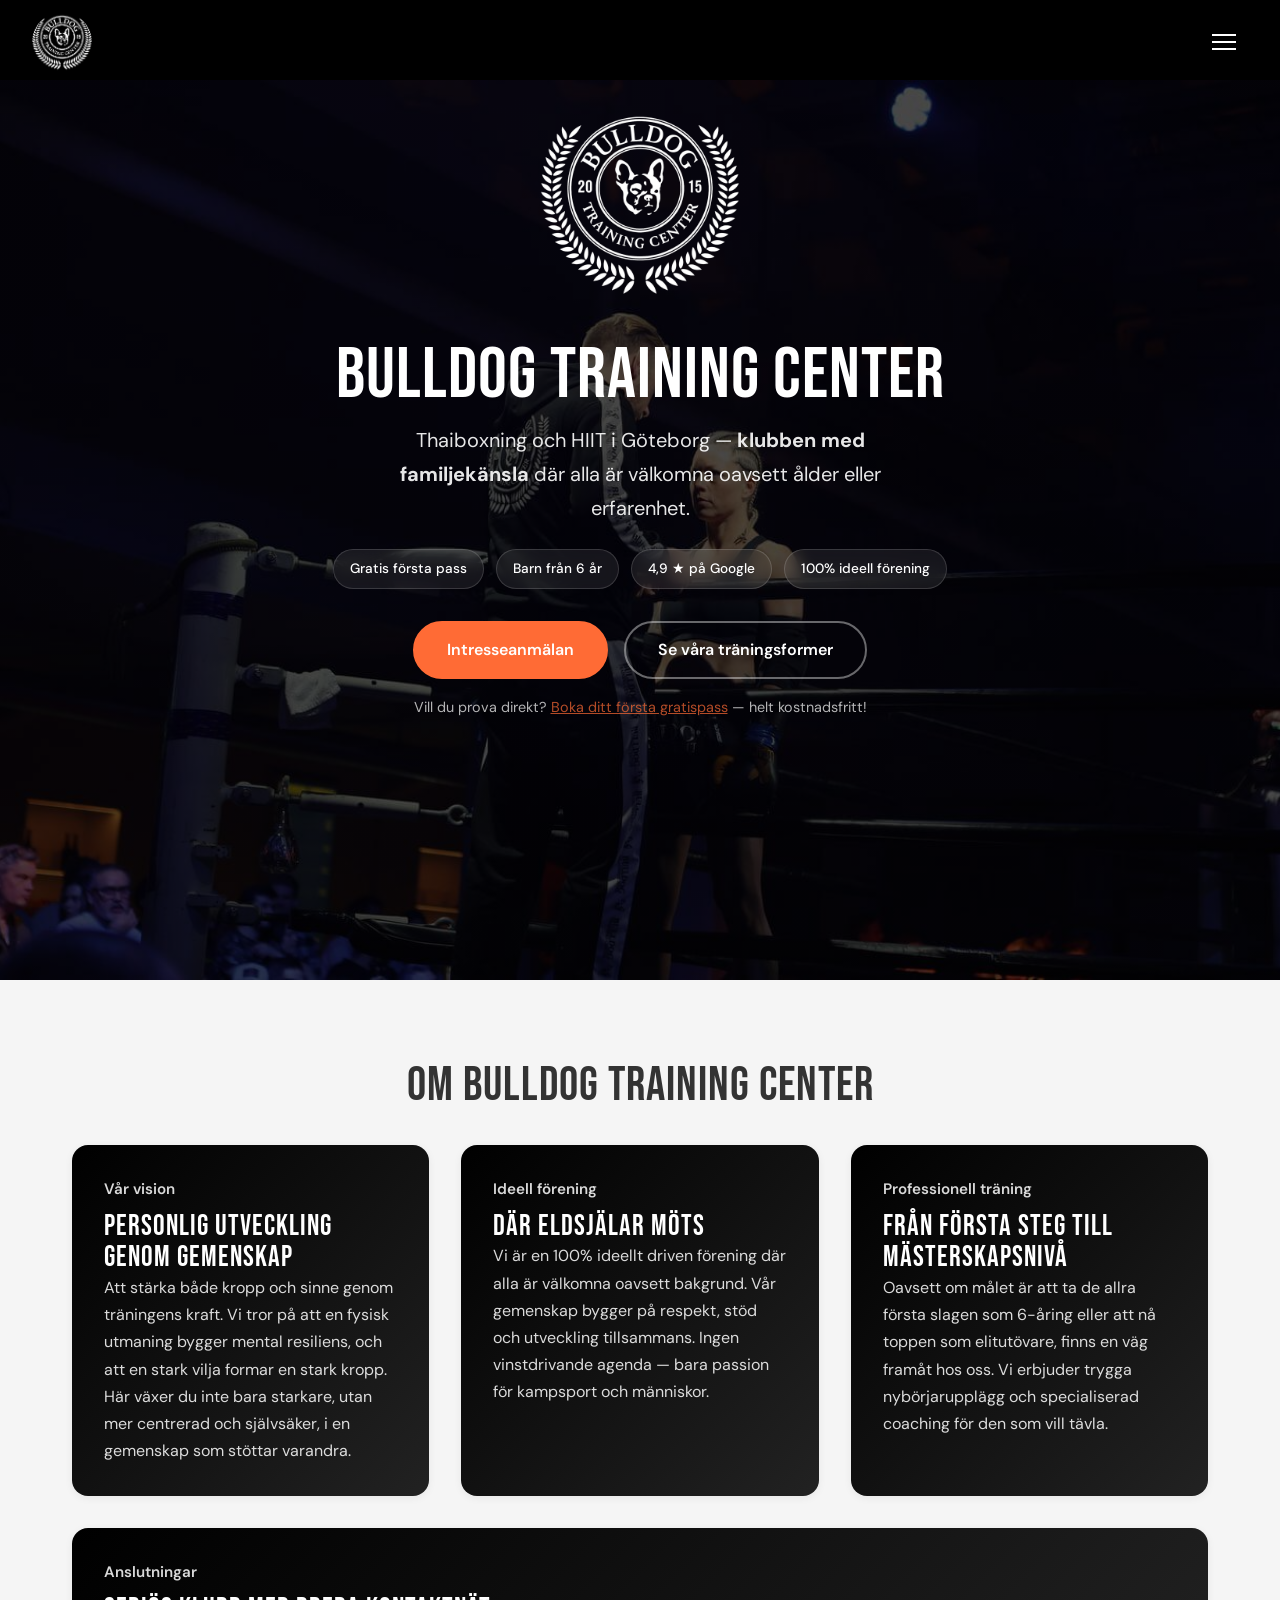
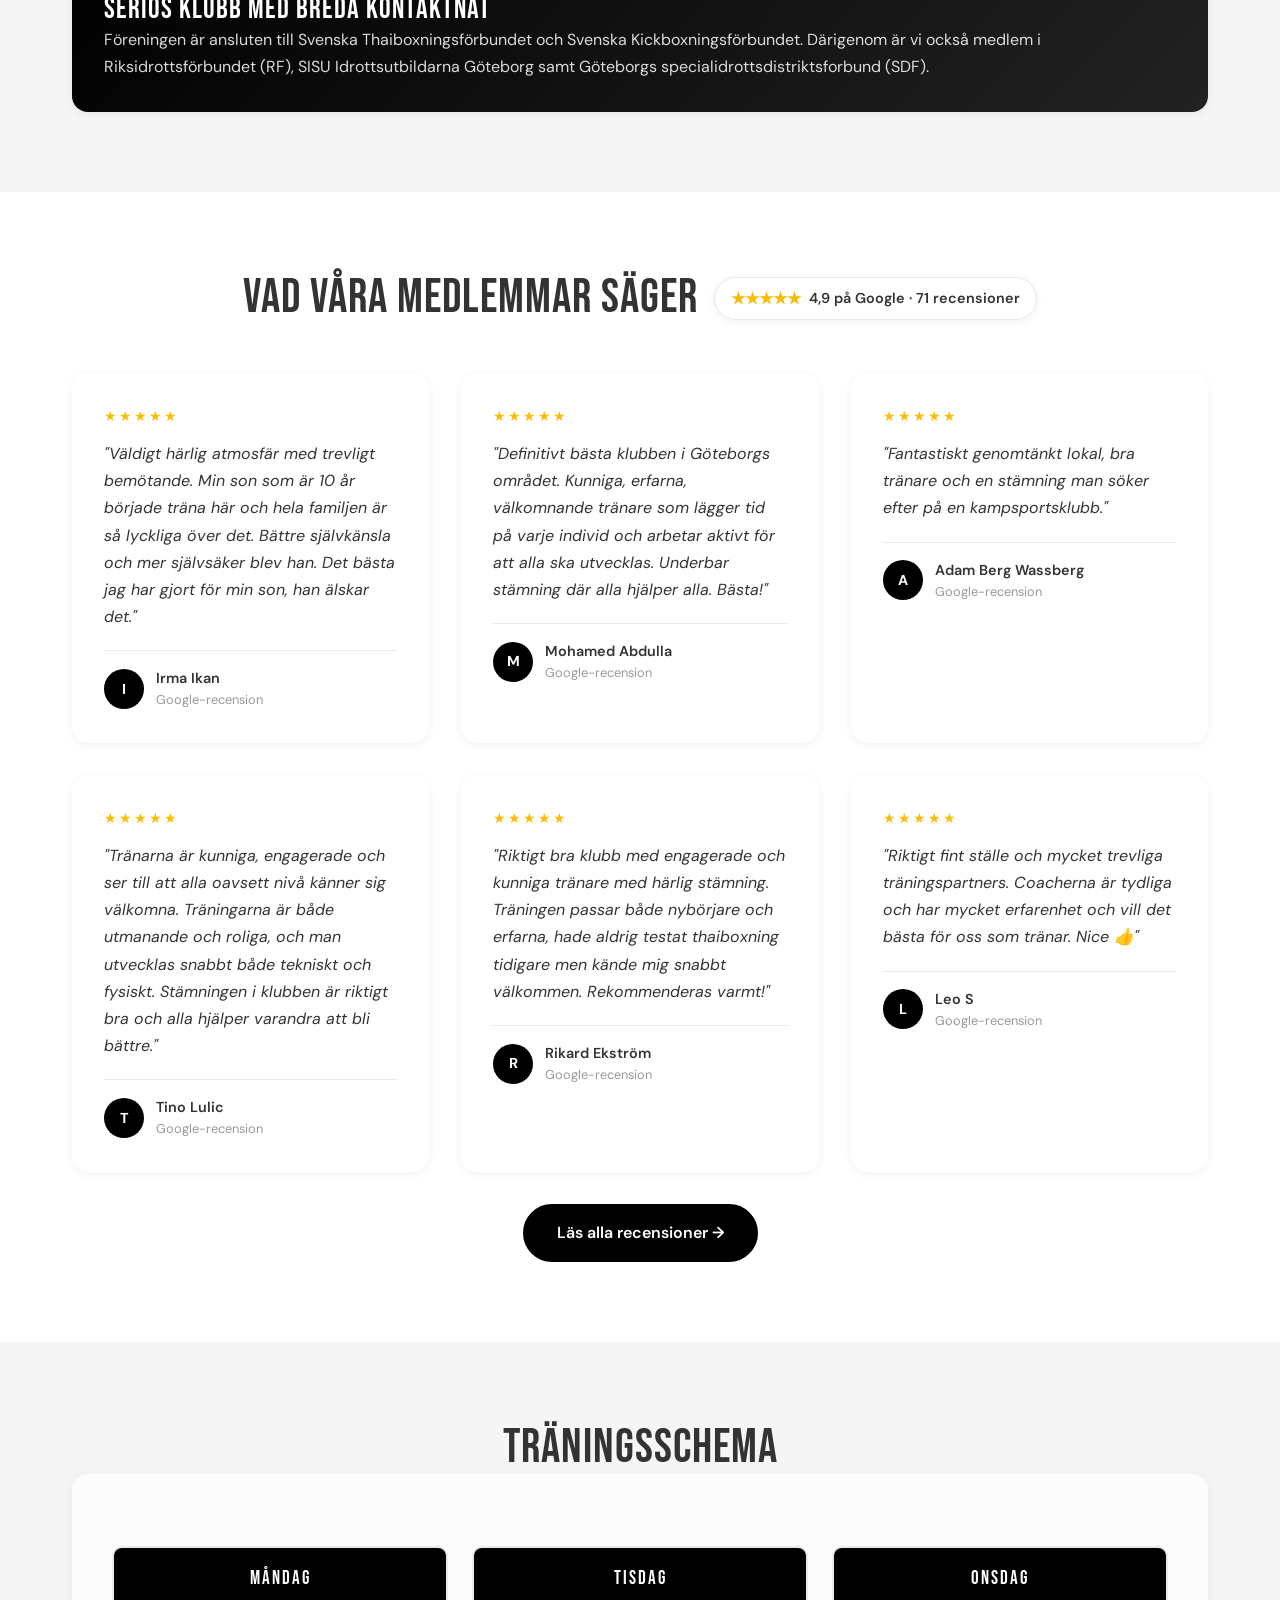
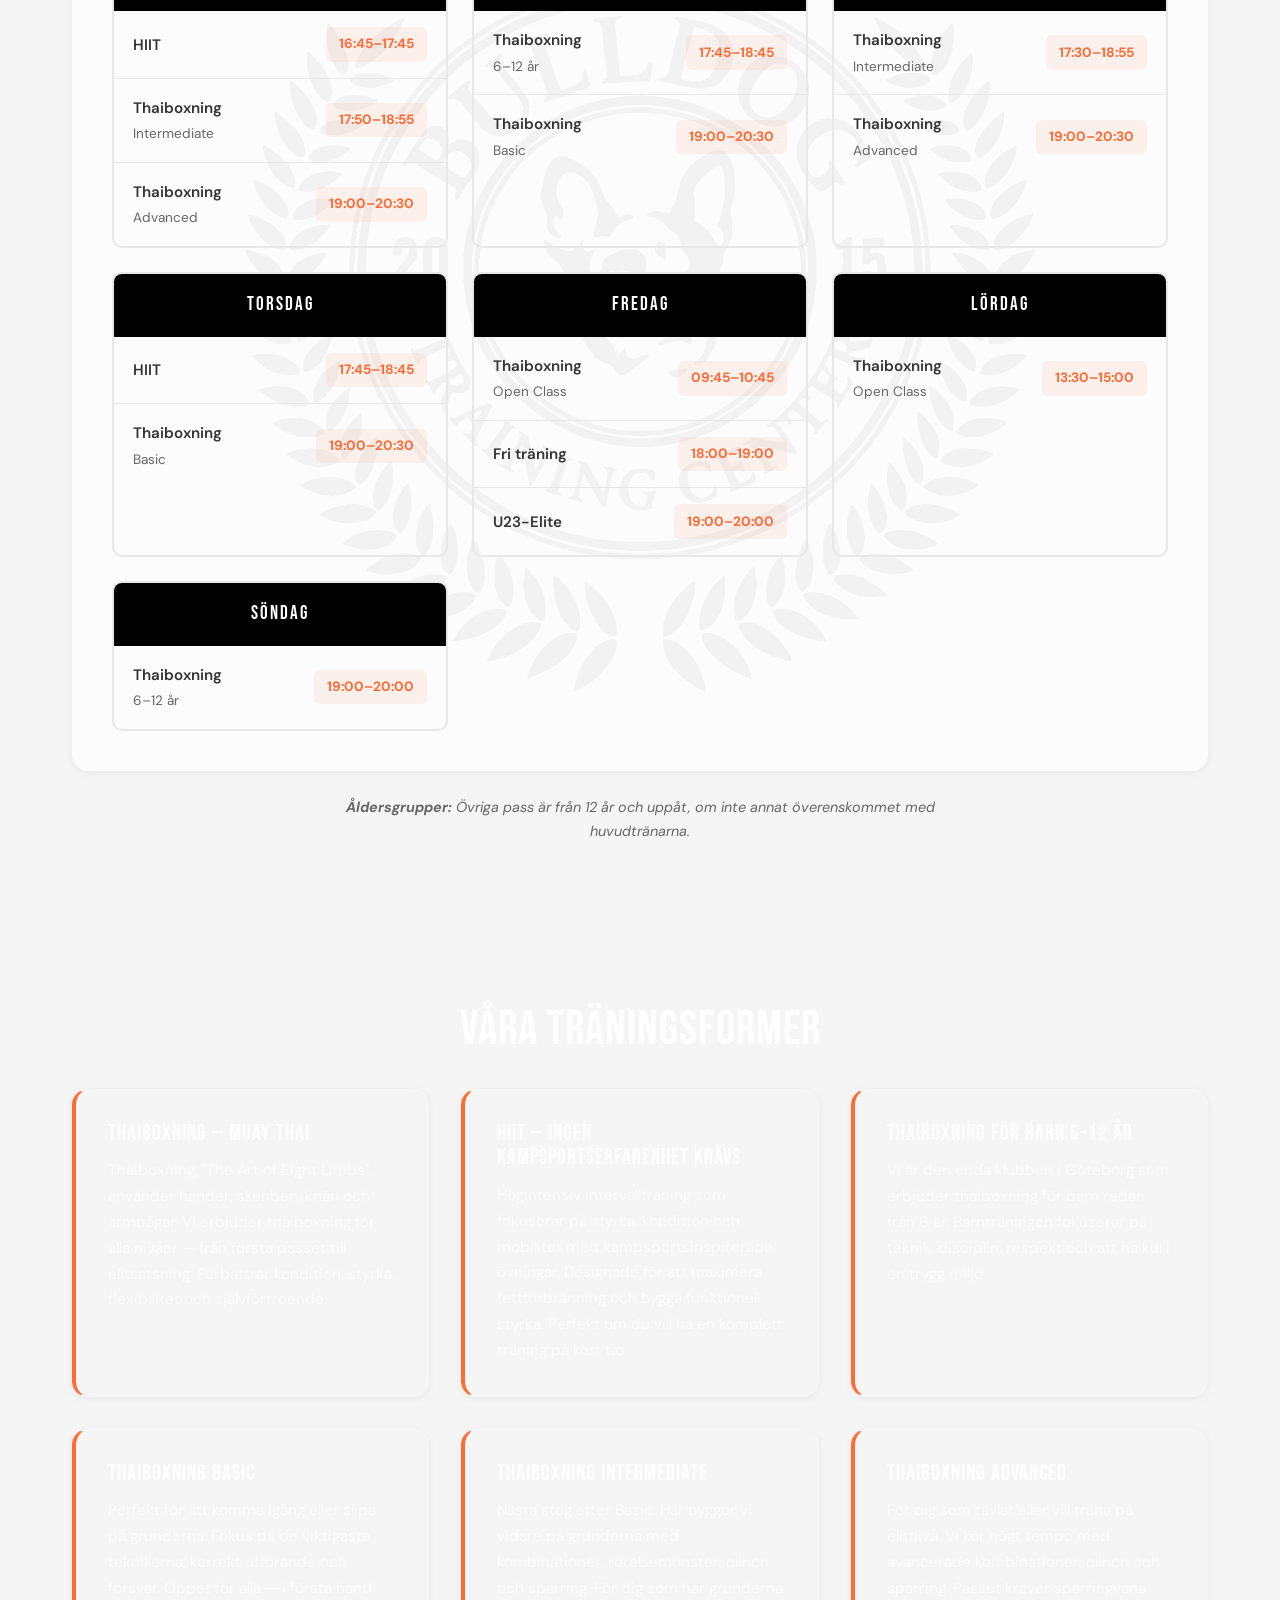
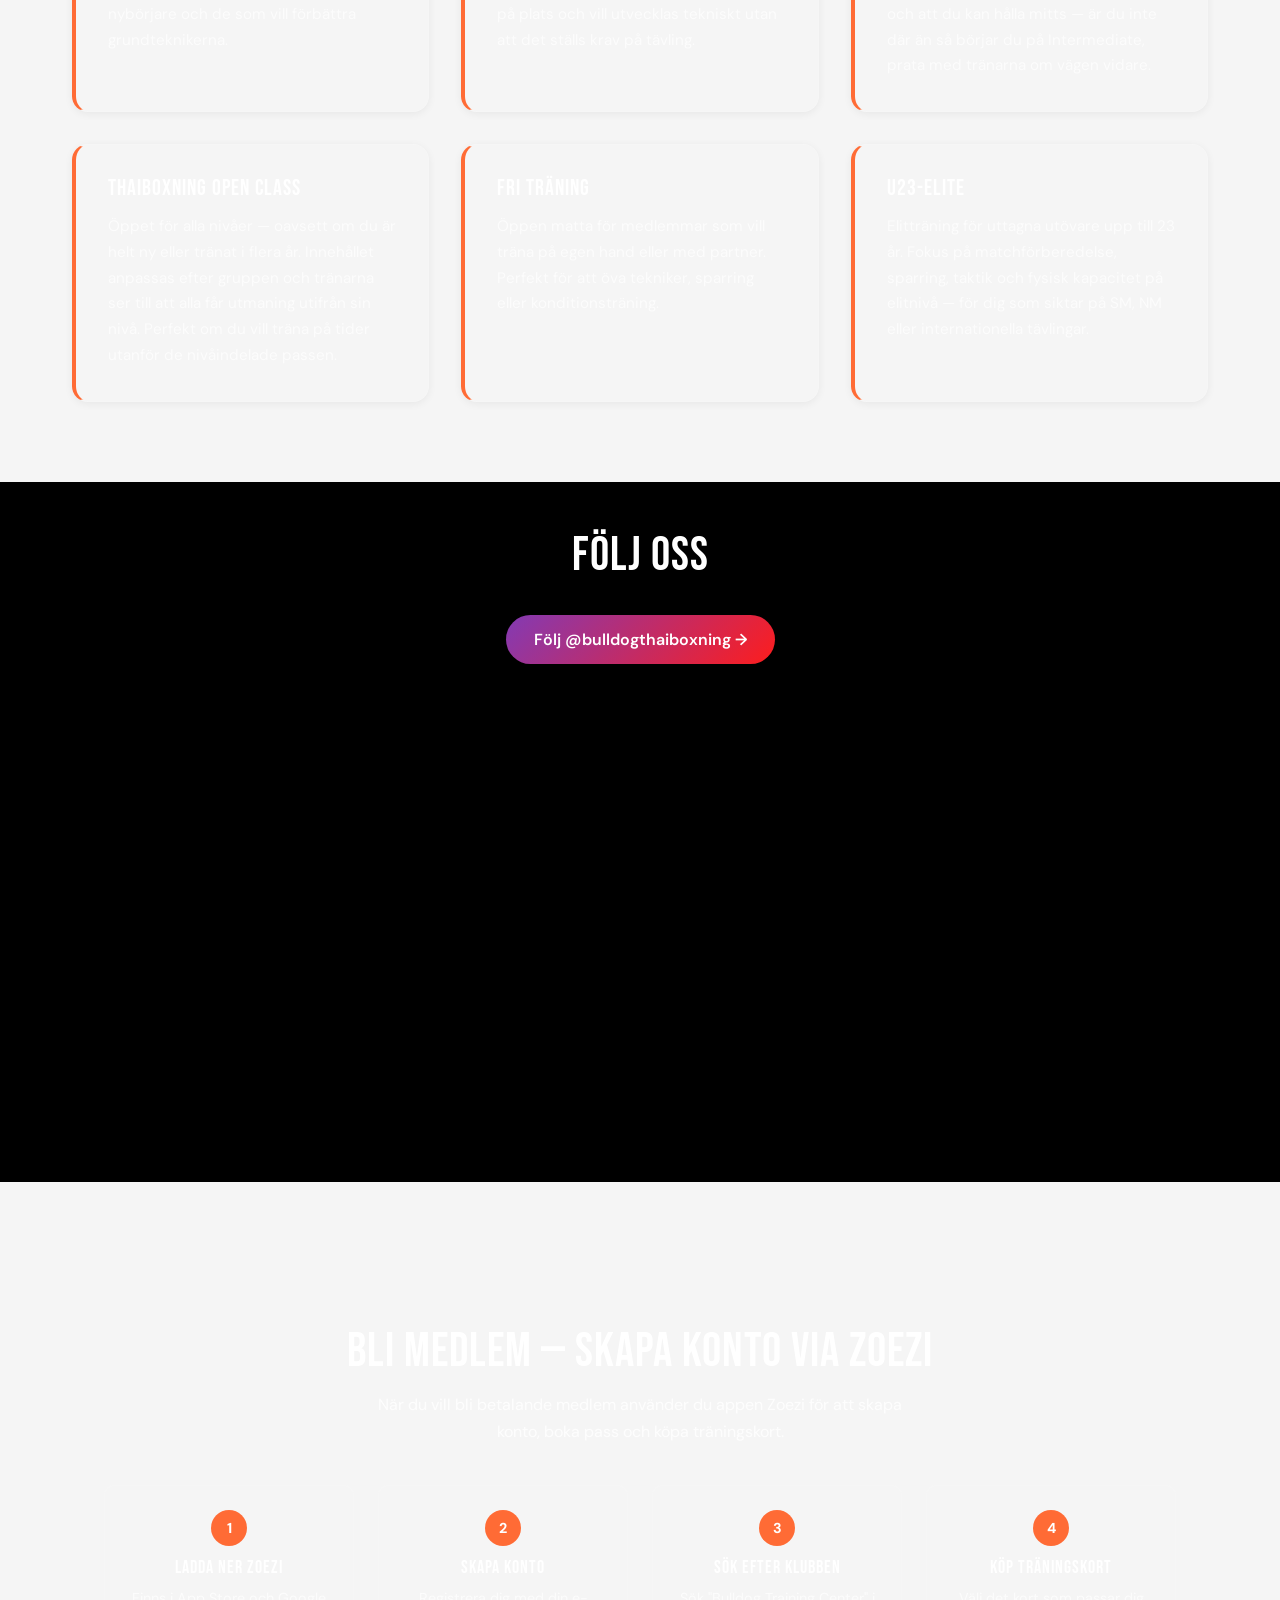
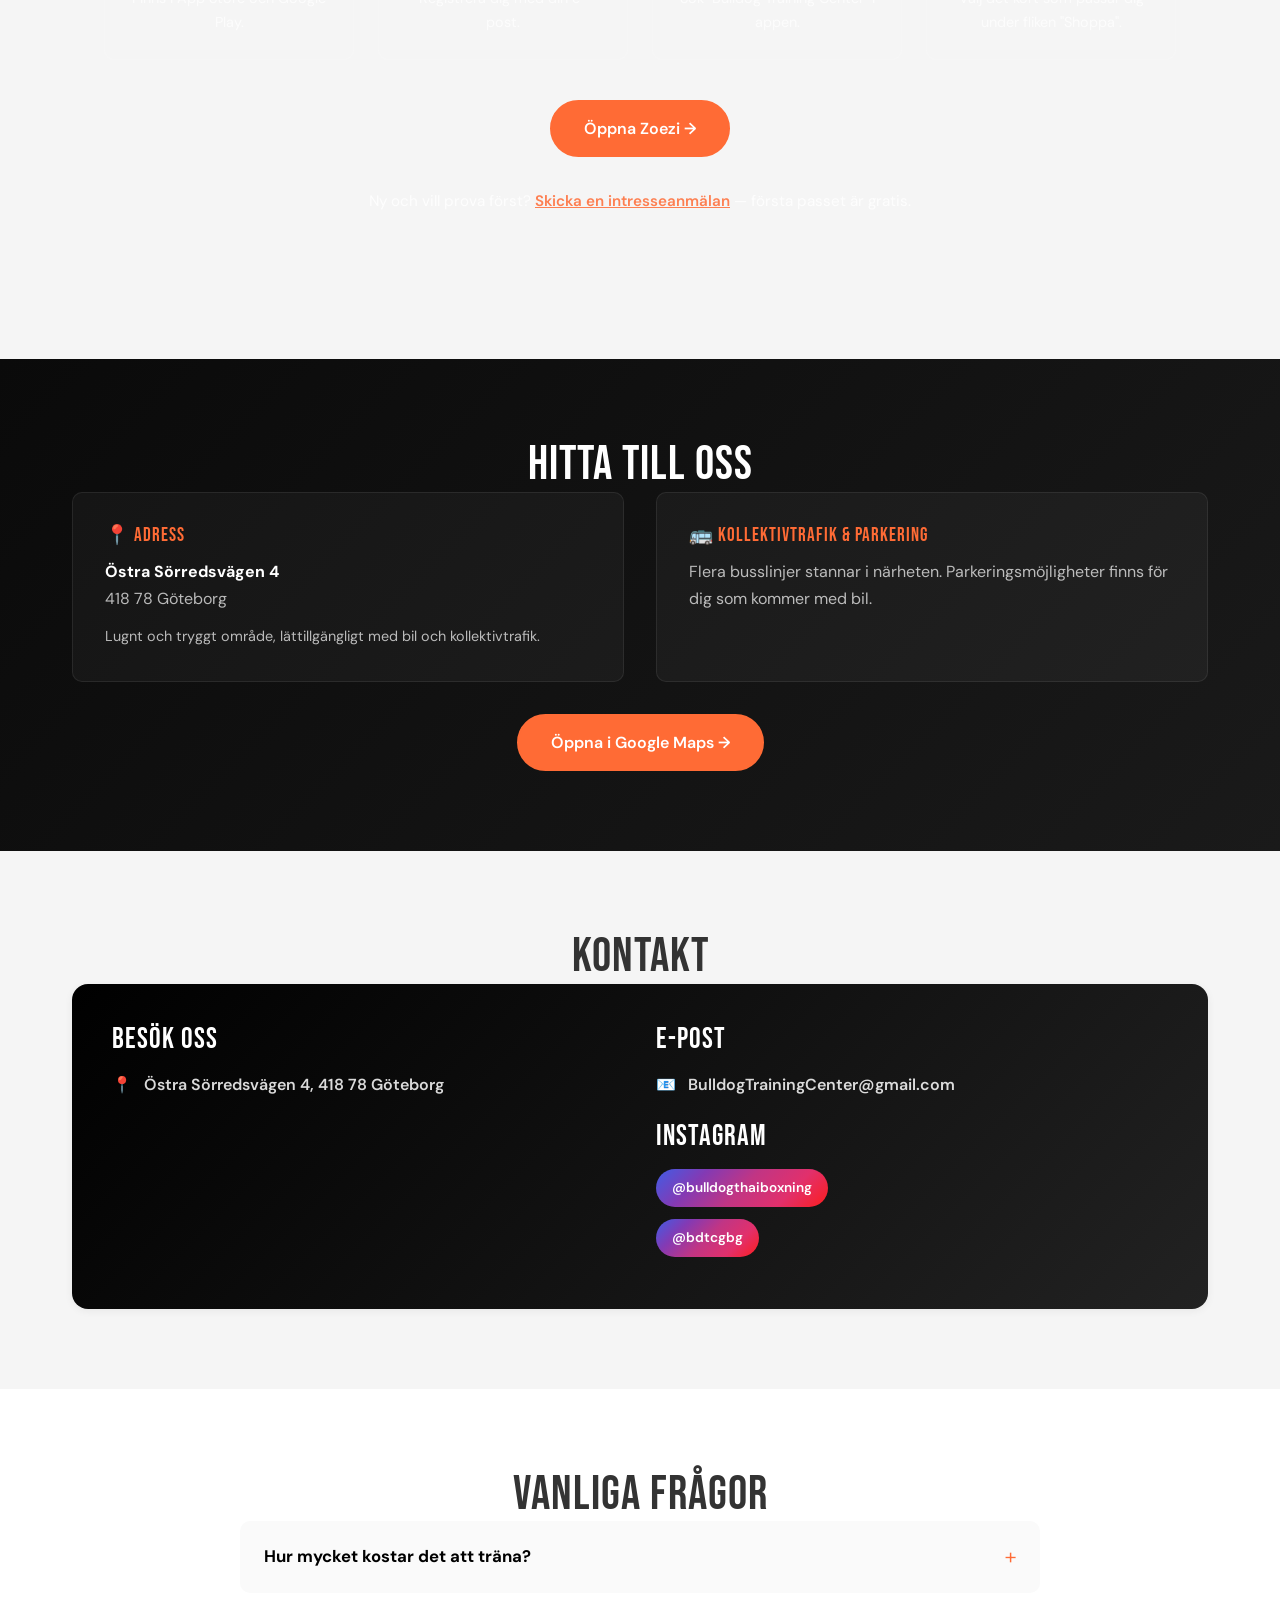
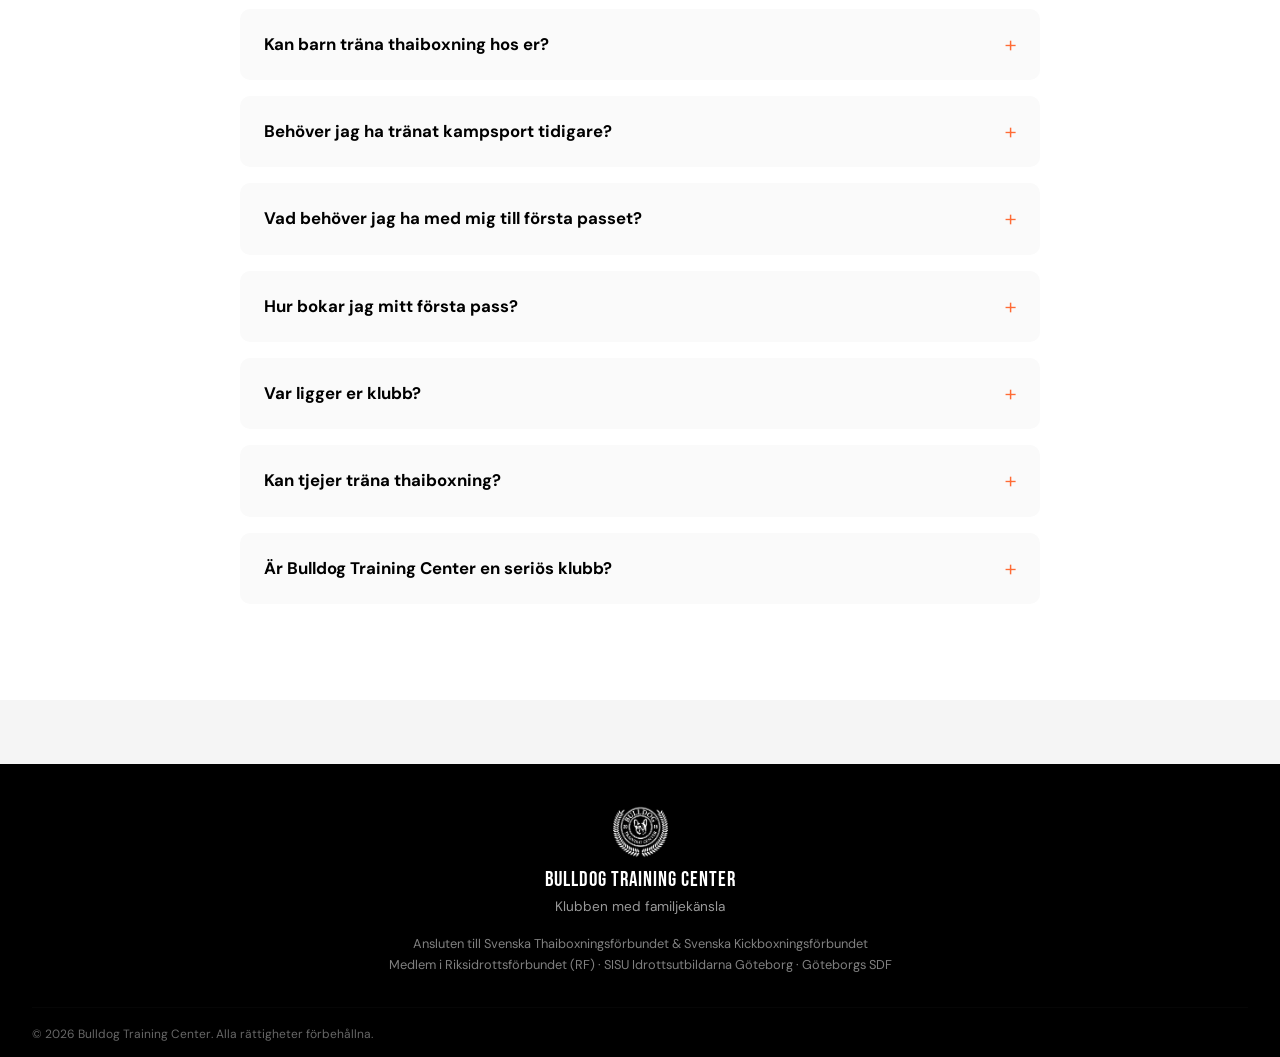
==== index.html @ b56ae6a5 "Add Google rating to USP row in index.html" ====
<!DOCTYPE html>
<html lang="sv">
<head>
    <meta charset="UTF-8">
    <meta name="viewport" content="width=device-width, initial-scale=1.0">
    <title>Bulldog Training Center | Thaiboxning i Göteborg</title>
    <meta name="description" content="Göteborgs mest inkluderande thaiboxningsklubb. Gratis första pass! Thaiboxning och HIIT för alla åldrar — barn från 6 år. Familjekänsla och proffsig träning.">
    <meta name="keywords" content="thaiboxning göteborg, kampsport göteborg, muay thai, HIIT, barn thaiboxning, tjejer thaiboxning, bulldog training center, bdtc">
    <meta name="robots" content="index, follow">
    <meta name="author" content="Bulldog Training Center">
    <meta name="geo.region" content="SE-O">
    <meta name="geo.placename" content="Göteborg">
    <meta name="geo.position" content="57.6568;11.9338">
    <meta name="theme-color" content="#ff6b35">

    <!-- Favicon -->
    <link rel="icon" type="image/x-icon" href="favicon.ico">
    <link rel="icon" type="image/png" sizes="32x32" href="favicon-32x32.png">
    <link rel="apple-touch-icon" sizes="180x180" href="apple-touch-icon.png">
    <link rel="manifest" href="site.webmanifest">
    <link rel="icon" type="image/png" sizes="192x192" href="favicon-192x192.png">

    <!-- Open Graph -->
    <meta property="og:title" content="Bulldog Training Center — Thaiboxning i Göteborg">
    <meta property="og:description" content="Gratis första pass! Thaiboxning och HIIT för alla åldrar i Göteborg. Barn från 6 år välkomna.">
    <meta property="og:type" content="website">
    <meta property="og:url" content="https://bulldogtc.se/">
    <meta property="og:image" content="https://bulldogtc.se/images/bdtc-logo.jpg">
    <meta property="og:locale" content="sv_SE">

    <!-- Canonical -->
    <link rel="canonical" href="https://bulldogtc.se/">

    <!-- Fonts -->
    <link rel="preconnect" href="https://fonts.googleapis.com">
    <link rel="preconnect" href="https://fonts.gstatic.com" crossorigin>
    <link href="https://fonts.googleapis.com/css2?family=Bebas+Neue&family=DM+Sans:wght@400;500;600;700&display=swap" rel="stylesheet">

    <!-- Shared Styles -->
    <link rel="stylesheet" href="style.css">

    <!-- Structured Data: WebSite (site name in search results) -->
    <script type="application/ld+json">
    {
        "@context": "https://schema.org",
        "@type": "WebSite",
        "name": "Bulldog Training Center",
        "alternateName": "BDTC",
        "url": "https://bulldogtc.se/"
    }
    </script>

    <!-- Structured Data: SportsClub -->
    <script type="application/ld+json">
    {
        "@context": "https://schema.org",
        "@type": "SportsClub",
        "name": "Bulldog Training Center",
        "alternateName": "BDTC",
        "description": "Thaiboxningsklubb i Göteborg. Thaiboxning och HIIT för alla åldrar och nivåer.",
        "url": "https://bulldogtc.se/",
        "logo": "https://bulldogtc.se/images/bdtc-logo.jpg",
        "address": {
            "@type": "PostalAddress",
            "streetAddress": "Östra Sörredsvägen 4",
            "postalCode": "418 78",
            "addressLocality": "Göteborg",
            "addressRegion": "Västra Götaland",
            "addressCountry": "SE"
        },
        "geo": { "@type": "GeoCoordinates", "latitude": "57.6568", "longitude": "11.9338" },
        "email": "BulldogTrainingCenter@gmail.com",
        "sameAs": ["https://instagram.com/bulldogthaiboxning", "https://instagram.com/bdtcgbg"],
        "sport": ["Thaiboxning", "Muay Thai", "HIIT"],
        "memberOf": ["Svenska Thaiboxningsförbundet", "Svenska Kickboxningsförbundet", "Riksidrottsförbundet"],
        "priceRange": "Från 200 kr/månad",
        "aggregateRating": {
            "@type": "AggregateRating",
            "ratingValue": "4.9",
            "reviewCount": "71",
            "bestRating": "5",
            "worstRating": "1"
        },
        "review": [
            {
                "@type": "Review",
                "author": { "@type": "Person", "name": "Irma Ikan" },
                "reviewRating": { "@type": "Rating", "ratingValue": "5", "bestRating": "5" },
                "reviewBody": "Väldigt härlig atmosfär med trevligt bemötande. Min son som är 10 år började träna här och hela familjen är så lyckliga över det. Bättre självkänsla och mer självsäker blev han. Det bästa jag har gjort för min son, han älskar det."
            },
            {
                "@type": "Review",
                "author": { "@type": "Person", "name": "Mohamed Abdulla" },
                "reviewRating": { "@type": "Rating", "ratingValue": "5", "bestRating": "5" },
                "reviewBody": "Definitivt bästa klubben i Göteborgs området. Kunniga, erfarna, välkomnande tränare som lägger tid på varje individ och arbetar aktivt för att alla ska utvecklas. Underbar stämning där alla hjälper alla. Bästa!"
            },
            {
                "@type": "Review",
                "author": { "@type": "Person", "name": "Adam Berg Wassberg" },
                "reviewRating": { "@type": "Rating", "ratingValue": "5", "bestRating": "5" },
                "reviewBody": "Fantastiskt genomtänkt lokal, bra tränare och en stämning man söker efter på en kampsportsklubb."
            },
            {
                "@type": "Review",
                "author": { "@type": "Person", "name": "Tino Lulic" },
                "reviewRating": { "@type": "Rating", "ratingValue": "5", "bestRating": "5" },
                "reviewBody": "Tränarna är kunniga, engagerade och ser till att alla oavsett nivå känner sig välkomna. Träningarna är både utmanande och roliga, och man utvecklas snabbt både tekniskt och fysiskt. Stämningen i klubben är riktigt bra och alla hjälper varandra att bli bättre."
            },
            {
                "@type": "Review",
                "author": { "@type": "Person", "name": "Rikard Ekström" },
                "reviewRating": { "@type": "Rating", "ratingValue": "5", "bestRating": "5" },
                "reviewBody": "Riktigt bra klubb med engagerade och kunniga tränare med härlig stämning. Träningen passar både nybörjare och erfarna, hade aldrig testat thaiboxning tidigare men kände mig snabbt välkommen. Rekommenderas varmt!"
            },
            {
                "@type": "Review",
                "author": { "@type": "Person", "name": "Leo S" },
                "reviewRating": { "@type": "Rating", "ratingValue": "5", "bestRating": "5" },
                "reviewBody": "Riktigt fint ställe och mycket trevliga träningspartners. Coacherna är tydliga och har mycket erfarenhet och vill det bästa för oss som tränar."
            }
        ],
        "openingHoursSpecification": [
            { "@type": "OpeningHoursSpecification", "dayOfWeek": "Monday", "opens": "16:45", "closes": "20:30" },
            { "@type": "OpeningHoursSpecification", "dayOfWeek": "Tuesday", "opens": "17:45", "closes": "20:30" },
            { "@type": "OpeningHoursSpecification", "dayOfWeek": "Wednesday", "opens": "17:30", "closes": "20:30" },
            { "@type": "OpeningHoursSpecification", "dayOfWeek": "Thursday", "opens": "17:45", "closes": "20:30" },
            { "@type": "OpeningHoursSpecification", "dayOfWeek": "Friday", "opens": "09:45", "closes": "20:00" },
            { "@type": "OpeningHoursSpecification", "dayOfWeek": "Saturday", "opens": "13:30", "closes": "15:00" },
            { "@type": "OpeningHoursSpecification", "dayOfWeek": "Sunday", "opens": "19:00", "closes": "20:00" }
        ]
    }
    </script>
</head>
<body>

    <!-- ========== HEADER ========== -->
    <header class="site-header" id="header">
        <div class="header-inner">
            <a href="#hem" class="logo">
                <div>
                    <img src="images/image0.png" alt="Bulldog Training Center" class="logo-img desktop">
                    <img src="images/image001.png" alt="BDTC" class="logo-img mobile">
                </div>
            </a>
            <ul class="nav-links" id="navLinks">
                <li><a href="#hem">Hem</a></li>
                <li><a href="#om-oss">Om oss</a></li>
                <li><a href="#schema">Schema</a></li>
                <li><a href="#traning">Träning</a></li>
                <li><a href="Priser.html">Priser</a></li>
                <li><a href="intresseanmalan.html">Intresseanmälan</a></li>
                <li><a href="#bli-medlem">Bli Medlem</a></li>
                <li><a href="boka.html">Boka Gratispass</a></li>
                <li><a href="#faq">FAQ</a></li>
                <li><a href="#kontakt">Kontakt</a></li>
            </ul>
            <div class="mobile-menu" id="mobileMenu" role="button" tabindex="0" aria-label="Öppna meny" aria-expanded="false" aria-controls="navLinks">
                <span></span>
                <span></span>
                <span></span>
            </div>
        </div>
    </header>

    <!-- ========== HERO ========== -->
    <section id="hem" class="hero" style="background: linear-gradient(rgba(0,0,0,0.7), rgba(0,0,0,0.7)), url('images/hero-bg.jpeg') center/cover no-repeat; background-color: #111;">
        <div class="hero-content">
            <img src="images/logo-transparent.png" alt="Bulldog Training Center" class="hero-logo desktop">
            <img src="images/image001.png" alt="BDTC" class="hero-logo mobile">

            <h1 class="hero-title">Bulldog Training Center</h1>
            <p class="hero-tagline">Thaiboxning och HIIT i Göteborg — <strong>klubben med familjekänsla</strong> där alla är välkomna oavsett ålder eller erfarenhet.</p>

            <div class="usp-row">
                <span class="usp-pill">Gratis första pass</span>
                <span class="usp-pill">Barn från 6 år</span>
                <span class="usp-pill">4,9 ★ på Google</span>
                <span class="usp-pill">100% ideell förening</span>
            </div>

            <div class="cta-group">
                <a href="intresseanmalan.html" class="btn btn-primary">Intresseanmälan</a>
                <a href="#traning" class="btn btn-outline">Se våra träningsformer</a>
            </div>
            <p style="margin-top: 1rem; font-size: 0.9rem; opacity: 0.7;">
                Vill du prova direkt? <a href="boka.html" style="color: var(--accent); text-decoration: underline;">Boka ditt första gratispass</a> — helt kostnadsfritt!
            </p>
        </div>
    </section>

    <main>

        <!-- ========== OM OSS ========== -->
        <section id="om-oss" class="section">
            <div class="container">
                <h2 class="text-center">Om Bulldog Training Center</h2>
                <div class="grid-3" style="margin-top: 2rem;">
                    <div class="card card-dark">
                        <p class="card-subtitle">Vår vision</p>
                        <h3>Personlig utveckling genom gemenskap</h3>
                        <p>Att stärka både kropp och sinne genom träningens kraft. Vi tror på att en fysisk utmaning bygger mental resiliens, och att en stark vilja formar en stark kropp. Här växer du inte bara starkare, utan mer centrerad och självsäker, i en gemenskap som stöttar varandra.</p>
                    </div>
                    <div class="card card-dark">
                        <p class="card-subtitle">Ideell förening</p>
                        <h3>Där eldsjälar möts</h3>
                        <p>Vi är en 100% ideellt driven förening där alla är välkomna oavsett bakgrund. Vår gemenskap bygger på respekt, stöd och utveckling tillsammans. Ingen vinstdrivande agenda — bara passion för kampsport och människor.</p>
                    </div>
                    <div class="card card-dark">
                        <p class="card-subtitle">Professionell träning</p>
                        <h3>Från första steg till mästerskapsnivå</h3>
                        <p>Oavsett om målet är att ta de allra första slagen som 6-åring eller att nå toppen som elitutövare, finns en väg framåt hos oss. Vi erbjuder trygga nybörjarupplägg och specialiserad coaching för den som vill tävla.</p>
                    </div>
                </div>

                <div class="card card-dark" style="margin-top: 2rem;">
                    <p class="card-subtitle">Anslutningar</p>
                    <h3>Seriös klubb med breda kontaktnät</h3>
                    <p>Föreningen är ansluten till Svenska Thaiboxningsförbundet och Svenska Kickboxningsförbundet. Därigenom är vi också medlem i Riksidrottsförbundet (RF), SISU Idrottsutbildarna Göteborg samt Göteborgs specialidrottsdistriktsforbund (SDF).</p>
                </div>
            </div>
        </section>

        <!-- ========== REVIEWS (riktiga Google-recensioner) ========== -->
        <section class="section section-alt">
            <div class="container">
                <div class="reviews-header">
                    <h2>Vad våra medlemmar säger</h2>
                    <a href="https://www.google.com/maps/place/Bulldog+Training+Center/@57.7156491,11.849466,17z/data=!4m8!3m7!1s0x464ff56a83cf7891:0xa044203f20a319a4!8m2!3d57.7156491!4d11.849466!9m1!1b1!16s%2Fg%2F11g9q3j30l?entry=ttu" target="_blank" rel="noopener" class="google-badge" aria-label="Läs våra recensioner på Google">
                        <span class="google-badge-stars">★★★★★</span>
                        <span>4,9 på Google · 71 recensioner</span>
                    </a>
                </div>

                <div class="grid-2 reviews-grid">
                    <div class="review-card">
                        <div class="review-stars">★★★★★</div>
                        <p class="review-text">"Väldigt härlig atmosfär med trevligt bemötande. Min son som är 10 år började träna här och hela familjen är så lyckliga över det. Bättre självkänsla och mer självsäker blev han. Det bästa jag har gjort för min son, han älskar det."</p>
                        <div class="review-author">
                            <div class="review-avatar">I</div>
                            <div>
                                <div class="review-name">Irma Ikan</div>
                                <div class="review-source">Google-recension</div>
                            </div>
                        </div>
                    </div>

                    <div class="review-card">
                        <div class="review-stars">★★★★★</div>
                        <p class="review-text">"Definitivt bästa klubben i Göteborgs området. Kunniga, erfarna, välkomnande tränare som lägger tid på varje individ och arbetar aktivt för att alla ska utvecklas. Underbar stämning där alla hjälper alla. Bästa!"</p>
                        <div class="review-author">
                            <div class="review-avatar">M</div>
                            <div>
                                <div class="review-name">Mohamed Abdulla</div>
                                <div class="review-source">Google-recension</div>
                            </div>
                        </div>
                    </div>

                    <div class="review-card">
                        <div class="review-stars">★★★★★</div>
                        <p class="review-text">"Fantastiskt genomtänkt lokal, bra tränare och en stämning man söker efter på en kampsportsklubb."</p>
                        <div class="review-author">
                            <div class="review-avatar">A</div>
                            <div>
                                <div class="review-name">Adam Berg Wassberg</div>
                                <div class="review-source">Google-recension</div>
                            </div>
                        </div>
                    </div>

                    <div class="review-card">
                        <div class="review-stars">★★★★★</div>
                        <p class="review-text">"Tränarna är kunniga, engagerade och ser till att alla oavsett nivå känner sig välkomna. Träningarna är både utmanande och roliga, och man utvecklas snabbt både tekniskt och fysiskt. Stämningen i klubben är riktigt bra och alla hjälper varandra att bli bättre."</p>
                        <div class="review-author">
                            <div class="review-avatar">T</div>
                            <div>
                                <div class="review-name">Tino Lulic</div>
                                <div class="review-source">Google-recension</div>
                            </div>
                        </div>
                    </div>

                    <div class="review-card">
                        <div class="review-stars">★★★★★</div>
                        <p class="review-text">"Riktigt bra klubb med engagerade och kunniga tränare med härlig stämning. Träningen passar både nybörjare och erfarna, hade aldrig testat thaiboxning tidigare men kände mig snabbt välkommen. Rekommenderas varmt!"</p>
                        <div class="review-author">
                            <div class="review-avatar">R</div>
                            <div>
                                <div class="review-name">Rikard Ekström</div>
                                <div class="review-source">Google-recension</div>
                            </div>
                        </div>
                    </div>

                    <div class="review-card">
                        <div class="review-stars">★★★★★</div>
                        <p class="review-text">"Riktigt fint ställe och mycket trevliga träningspartners. Coacherna är tydliga och har mycket erfarenhet och vill det bästa för oss som tränar. Nice 👍"</p>
                        <div class="review-author">
                            <div class="review-avatar">L</div>
                            <div>
                                <div class="review-name">Leo S</div>
                                <div class="review-source">Google-recension</div>
                            </div>
                        </div>
                    </div>
                </div>

                <div class="reviews-show-more">
                    <button id="showMoreReviews" class="btn btn-outline" type="button" aria-expanded="false">Visa fler recensioner ↓</button>
                </div>

                <div class="reviews-google-link">
                    <a href="https://www.google.com/maps/place/Bulldog+Training+Center/@57.7156491,11.849466,17z/data=!4m8!3m7!1s0x464ff56a83cf7891:0xa044203f20a319a4!8m2!3d57.7156491!4d11.849466!9m1!1b1!16s%2Fg%2F11g9q3j30l" target="_blank" rel="noopener" class="btn btn-dark">Läs alla recensioner →</a>
                </div>
            </div>
        </section>

        <!-- ========== SCHEMA ========== -->
        <section id="schema" class="section" style="position: relative; overflow: hidden;">
            <div class="schedule-watermark">
                <img src="images/watermark-logo.png" alt="" aria-hidden="true" loading="lazy">
            </div>
            <div class="container">
                <h2 class="text-center">Träningsschema</h2>
                <div class="schedule-wrap">
                    <div class="schedule-grid">

                        <div class="day-card">
                            <div class="day-card-header">Måndag</div>
                            <div class="class-row">
                                <div><span class="class-name">HIIT</span></div>
                                <span class="class-time">16:45–17:45</span>
                            </div>
                            <div class="class-row">
                                <div><span class="class-name">Thaiboxning</span><br><span class="class-level">Intermediate</span></div>
                                <span class="class-time">17:50–18:55</span>
                            </div>
                            <div class="class-row">
                                <div><span class="class-name">Thaiboxning</span><br><span class="class-level">Advanced</span></div>
                                <span class="class-time">19:00–20:30</span>
                            </div>
                        </div>

                        <div class="day-card">
                            <div class="day-card-header">Tisdag</div>
                            <div class="class-row">
                                <div><span class="class-name">Thaiboxning</span><br><span class="class-level">6–12 år</span></div>
                                <span class="class-time">17:45–18:45</span>
                            </div>
                            <div class="class-row">
                                <div><span class="class-name">Thaiboxning</span><br><span class="class-level">Basic</span></div>
                                <span class="class-time">19:00–20:30</span>
                            </div>
                        </div>

                        <div class="day-card">
                            <div class="day-card-header">Onsdag</div>
                            <div class="class-row">
                                <div><span class="class-name">Thaiboxning</span><br><span class="class-level">Intermediate</span></div>
                                <span class="class-time">17:30–18:55</span>
                            </div>
                            <div class="class-row">
                                <div><span class="class-name">Thaiboxning</span><br><span class="class-level">Advanced</span></div>
                                <span class="class-time">19:00–20:30</span>
                            </div>
                        </div>

                        <div class="day-card">
                            <div class="day-card-header">Torsdag</div>
                            <div class="class-row">
                                <div><span class="class-name">HIIT</span></div>
                                <span class="class-time">17:45–18:45</span>
                            </div>
                            <div class="class-row">
                                <div><span class="class-name">Thaiboxning</span><br><span class="class-level">Basic</span></div>
                                <span class="class-time">19:00–20:30</span>
                            </div>
                        </div>

                        <div class="day-card">
                            <div class="day-card-header">Fredag</div>
                            <div class="class-row">
                                <div><span class="class-name">Thaiboxning</span><br><span class="class-level">Open Class</span></div>
                                <span class="class-time">09:45–10:45</span>
                            </div>
                            <div class="class-row">
                                <div><span class="class-name">Fri träning</span></div>
                                <span class="class-time">18:00–19:00</span>
                            </div>
                            <div class="class-row">
                                <div><span class="class-name">U23-Elite</span></div>
                                <span class="class-time">19:00–20:00</span>
                            </div>
                        </div>

                        <div class="day-card">
                            <div class="day-card-header">Lördag</div>
                            <div class="class-row">
                                <div><span class="class-name">Thaiboxning</span><br><span class="class-level">Open Class</span></div>
                                <span class="class-time">13:30–15:00</span>
                            </div>
                        </div>

                        <div class="day-card">
                            <div class="day-card-header">Söndag</div>
                            <div class="class-row">
                                <div><span class="class-name">Thaiboxning</span><br><span class="class-level">6–12 år</span></div>
                                <span class="class-time">19:00–20:00</span>
                            </div>
                        </div>

                    </div>
                </div>
                <p class="text-center" style="margin-top: 1.5rem; font-size: 0.9rem; color: var(--gray-600); font-style: italic;">
                    <strong>Åldersgrupper:</strong> Övriga pass är från 12 år och uppåt, om inte annat överenskommet med huvudtränarna.
                </p>
            </div>
        </section>

        <!-- ========== TRÄNING ========== -->
        <section id="traning" class="section-dark-alt parallax-section" style="background: linear-gradient(rgba(0,0,0,0.82), rgba(0,0,0,0.82)), url('images/gallery-fight.jpg') center 25%/cover no-repeat;">
            <div class="container">
                <h2 class="text-center">Våra träningsformer</h2>
                <div class="grid-2" style="margin-top: 2rem;">

                    <div class="training-card">
                        <h3>Thaiboxning — Muay Thai</h3>
                        <p>Thaiboxning, "The Art of Eight Limbs", använder händer, skenben, knän och armbågar. Vi erbjuder thaiboxning för alla nivåer — från första passet till elitsatsning. Förbättrar kondition, styrka, flexibilitet och självförtroende.</p>
                    </div>

                    <div class="training-card">
                        <h3>HIIT — Ingen kampsportserfarenhet krävs</h3>
                        <p>Högintensiv intervallträning som fokuserar på styrka, kondition och mobilitet med kampsportsinspirerade övningar. Designade för att maximera fettförbränning och bygga funktionell styrka. Perfekt om du vill ha en komplett träning på kort tid.</p>
                    </div>

                    <div class="training-card">
                        <h3>Thaiboxning för barn 6–12 år</h3>
                        <p>Vi är den enda klubben i Göteborg som erbjuder thaiboxning för barn redan från 6 år. Barnträningen fokuserar på teknik, disciplin, respekt och att ha kul i en trygg miljö.</p>
                    </div>

                    <div class="training-card">
                        <h3>Thaiboxning Basic</h3>
                        <p>Perfekt för att komma igång eller slipa på grunderna. Fokus på de viktigaste teknikerna, korrekt utförande och försvar. Öppet för alla — i första hand nybörjare och de som vill förbättra grundteknikerna.</p>
                    </div>

                    <div class="training-card">
                        <h3>Thaiboxning Intermediate</h3>
                        <p>Nästa steg efter Basic. Här bygger vi vidare på grunderna med kombinationer, rörelsemönster, clinch och sparring. För dig som har grunderna på plats och vill utvecklas tekniskt utan att det ställs krav på tävling.</p>
                    </div>

                    <div class="training-card">
                        <h3>Thaiboxning Advanced</h3>
                        <p>För dig som tävlar eller vill träna på elitnivå. Vi kör högt tempo med avancerade kombinationer, clinch och sparring. Passet kräver sparringvana och att du kan hålla mitts — är du inte där än så börjar du på Intermediate, prata med tränarna om vägen vidare.</p>
                    </div>

                    <div class="training-card">
                        <h3>Thaiboxning Open Class</h3>
                        <p>Öppet för alla nivåer — oavsett om du är helt ny eller tränat i flera år. Innehållet anpassas efter gruppen och tränarna ser till att alla får utmaning utifrån sin nivå. Perfekt om du vill träna på tider utanför de nivåindelade passen.</p>
                    </div>

                    <div class="training-card">
                        <h3>Fri träning</h3>
                        <p>Öppen matta för medlemmar som vill träna på egen hand eller med partner. Perfekt för att öva tekniker, sparring eller konditionsträning.</p>
                    </div>

                    <div class="training-card">
                        <h3>U23-Elite</h3>
                        <p>Elitträning för uttagna utövare upp till 23 år. Fokus på matchförberedelse, sparring, taktik och fysisk kapacitet på elitnivå — för dig som siktar på SM, NM eller internationella tävlingar.</p>
                    </div>

                </div>
            </div>
        </section>

        <!-- ========== INSTAGRAM ========== -->
        <section class="instagram-section">
            <div class="container">
                <h2>Följ oss</h2>
                <div style="max-width: 1200px; margin: 0 auto 2rem;">
                    <behold-widget feed-id="D3Tj0fq7dKLDnmZWy3uv"></behold-widget>
                </div>
                <div class="instagram-follow">
                    <a href="https://instagram.com/bulldogthaiboxning" target="_blank" class="btn-instagram">
                        Följ @bulldogthaiboxning →
                    </a>
                </div>
            </div>
        </section>

        <!-- Behold Widget Script — lazy loaded when section scrolls into view -->
        <script>
            (function() {
                var loaded = false;
                var observer = new IntersectionObserver(function(entries) {
                    if (entries[0].isIntersecting && !loaded) {
                        loaded = true;
                        var s = document.createElement('script');
                        s.type = 'module';
                        s.src = 'https://w.behold.so/widget.js';
                        document.head.appendChild(s);
                        observer.disconnect();
                    }
                }, { rootMargin: '200px' });
                var target = document.querySelector('.instagram-section');
                if (target) observer.observe(target);
            })();
        </script>

        <!-- ========== ZOEZI (omformulerad — för betalande kunder) ========== -->
        <section id="bli-medlem" class="section parallax-section" style="background: linear-gradient(rgba(0,0,0,0.6), rgba(0,0,0,0.6)), url('images/gallery-group.jpg') center 20%/cover no-repeat;">
            <div class="container">
                <div class="app-section">
                    <h2>Bli medlem — Skapa konto via Zoezi</h2>
                    <p>När du vill bli betalande medlem använder du appen Zoezi för att skapa konto, boka pass och köpa träningskort.</p>

                    <div class="steps-grid">
                        <div class="step-card">
                            <div class="step-number">1</div>
                            <h3>Ladda ner Zoezi</h3>
                            <p>Finns i App Store och Google Play.</p>
                        </div>
                        <div class="step-card">
                            <div class="step-number">2</div>
                            <h3>Skapa konto</h3>
                            <p>Registrera dig med din e-post.</p>
                        </div>
                        <div class="step-card">
                            <div class="step-number">3</div>
                            <h3>Sök efter klubben</h3>
                            <p>Sök "Bulldog Training Center" i appen.</p>
                        </div>
                        <div class="step-card">
                            <div class="step-number">4</div>
                            <h3>Köp träningskort</h3>
                            <p>Välj det kort som passar dig under fliken "Shoppa".</p>
                        </div>
                    </div>

                    <a href="https://bdtcgbg.gymsystem.se/" target="_blank" class="btn btn-primary" style="border-color: var(--accent);">Öppna Zoezi →</a>

                    <p style="margin-top: 2rem; font-size: 0.95rem;">Ny och vill prova först? <a href="intresseanmalan.html" style="color: var(--accent); font-weight: 600; text-decoration: underline;">Skicka en intresseanmälan</a> — första passet är gratis.</p>
                </div>
            </div>
        </section>

        <!-- ========== HITTA HIT ========== -->
        <section id="hitta-hit" class="location-section">
            <div class="container">
                <h2 class="text-center">Hitta till oss</h2>
                <div class="location-grid">
                    <div class="location-card">
                        <h3>📍 Adress</h3>
                        <p><strong style="color: var(--white);">Östra Sörredsvägen 4</strong><br>418 78 Göteborg</p>
                        <p style="margin-top: 0.75rem; font-size: 0.9rem;">Lugnt och tryggt område, lättillgängligt med bil och kollektivtrafik.</p>
                    </div>
                    <div class="location-card">
                        <h3>🚌 Kollektivtrafik & Parkering</h3>
                        <p>Flera busslinjer stannar i närheten. Parkeringsmöjligheter finns för dig som kommer med bil.</p>
                    </div>
                </div>
                <div style="text-align: center;">
                    <a href="https://maps.google.com/?q=Östra+Sörredsvägen+4,+418+78+Göteborg" target="_blank" class="btn btn-primary">Öppna i Google Maps →</a>
                </div>
            </div>
        </section>

        <!-- ========== KONTAKT ========== -->
        <section id="kontakt" class="section">
            <div class="container">
                <h2 class="text-center">Kontakt</h2>
                <div class="contact-wrap" style="background: linear-gradient(135deg, var(--black) 0%, #222 100%); color: var(--white);">
                    <div class="contact-grid">
                        <div>
                            <h3 style="margin-bottom: 1rem; color: var(--white);">Besök oss</h3>
                            <div class="contact-item">
                                <span>📍</span>
                                <a href="https://maps.google.com/?q=Östra+Sörredsvägen+4,+418+78+Göteborg" target="_blank" class="contact-link" style="color: rgba(255,255,255,0.85);">
                                    Östra Sörredsvägen 4, 418 78 Göteborg
                                </a>
                            </div>
                        </div>
                        <div>
                            <h3 style="margin-bottom: 1rem; color: var(--white);">E-post</h3>
                            <div class="contact-item">
                                <span>📧</span>
                                <a href="mailto:BulldogTrainingCenter@gmail.com" class="contact-link" style="color: rgba(255,255,255,0.85);">BulldogTrainingCenter@gmail.com</a>
                            </div>

                            <h3 style="margin-top: 1.5rem; margin-bottom: 1rem; color: var(--white);">Instagram</h3>
                            <div class="contact-item">
                                <a href="https://instagram.com/bulldogthaiboxning" target="_blank" class="instagram-pill">@bulldogthaiboxning</a>
                            </div>
                            <div class="contact-item">
                                <a href="https://instagram.com/bdtcgbg" target="_blank" class="instagram-pill">@bdtcgbg</a>
                            </div>
                        </div>
                    </div>
                </div>
            </div>
        </section>

        <!-- ========== FAQ (collapsible) ========== -->
        <section id="faq" class="section section-alt">
            <div class="container">
                <h2 class="text-center">Vanliga frågor</h2>
                <div class="faq-list">

                    <div class="faq-item">
                        <div class="faq-question">Hur mycket kostar det att träna?</div>
                        <div class="faq-answer"><p>Vi erbjuder flexibla alternativ: årskort, autogiro och engångskort. Se alla priser på vår <a href="Priser.html" style="color: var(--accent); font-weight: 600;">prissida</a>. Du kan också se och köpa träningskort i Zoezi-appen.</p></div>
                    </div>

                    <div class="faq-item">
                        <div class="faq-question">Kan barn träna thaiboxning hos er?</div>
                        <div class="faq-answer"><p>Ja! Vi är den enda klubben i Göteborg som tar emot barn redan från 6 år. Vi har specialanpassade barnpass för 6–12 år där fokus ligger på teknik, disciplin och glädje. Från 12 år kan man delta i övriga grupper.</p></div>
                    </div>

                    <div class="faq-item">
                        <div class="faq-question">Behöver jag ha tränat kampsport tidigare?</div>
                        <div class="faq-answer"><p>Nej, inte alls! Vi har Basic-pass som är perfekta för nybörjare med fokus på grundläggande teknik. Våra HIIT-pass kräver ingen kampsportserfarenhet överhuvudtaget.</p></div>
                    </div>

                    <div class="faq-item">
                        <div class="faq-question">Vad behöver jag ha med mig till första passet?</div>
                        <div class="faq-answer"><p>Träningskläder, vattenflaska och handduk. Träna barfota eller i inomhusskor de första gångerna. När du bestämt dig för att fortsätta rekommenderar vi boxningshandskar, benskydd och munsskydd — vi hjälper dig hitta utrustning till bra priser.</p></div>
                    </div>

                    <div class="faq-item">
                        <div class="faq-question">Hur bokar jag mitt första pass?</div>
                        <div class="faq-answer"><p>Skicka en <a href="intresseanmalan.html" style="color: var(--accent); font-weight: 600;">intresseanmälan</a> så hör vi av oss — eller maila oss direkt på <a href="mailto:BulldogTrainingCenter@gmail.com" style="color: var(--accent); font-weight: 600;">BulldogTrainingCenter@gmail.com</a>. Första passet är helt gratis!</p></div>
                    </div>

                    <div class="faq-item">
                        <div class="faq-question">Var ligger er klubb?</div>
                        <div class="faq-answer"><p>Östra Sörredsvägen 4, 418 78 Göteborg. Lättillgängligt med bil och kollektivtrafik, parkering finns i närheten.</p></div>
                    </div>

                    <div class="faq-item">
                        <div class="faq-question">Kan tjejer träna thaiboxning?</div>
                        <div class="faq-answer"><p>Självklart! Tjejer är välkomna på alla pass.</p></div>
                    </div>

                    <div class="faq-item">
                        <div class="faq-question">Är Bulldog Training Center en seriös klubb?</div>
                        <div class="faq-answer"><p>Ja, vi är en 100% ideell förening ansluten till Svenska Thaiboxningsförbundet och Svenska Kickboxningsförbundet. Vi är medlemmar i Riksidrottsförbundet (RF) och SISU Idrottsutbildarna, vilket garanterar höga standarder för säkerhet och tränarkompetens.</p></div>
                    </div>

                </div>
            </div>
        </section>

        <!-- FAQ Structured Data -->
        <script type="application/ld+json">
        {
            "@context": "https://schema.org",
            "@type": "FAQPage",
            "mainEntity": [
                { "@type": "Question", "name": "Hur mycket kostar det att träna på Bulldog Training Center?", "acceptedAnswer": { "@type": "Answer", "text": "Vi erbjuder flexibla träningskort via appen Zoezi — årskort, autogiro och engångskort. Se aktuella priser på vår prissida." } },
                { "@type": "Question", "name": "Kan barn träna thaiboxning hos er?", "acceptedAnswer": { "@type": "Answer", "text": "Ja, vi tar emot barn redan från 6 år med specialanpassade barnpass fokuserade på teknik, disciplin och glädje." } },
                { "@type": "Question", "name": "Behöver jag ha tränat kampsport tidigare?", "acceptedAnswer": { "@type": "Answer", "text": "Nej, vi har Basic-pass för nybörjare och HIIT-pass som inte kräver kampsportserfarenhet." } },
                { "@type": "Question", "name": "Vad behöver jag ha med mig till första passet?", "acceptedAnswer": { "@type": "Answer", "text": "Träningskläder, vattenflaska och handduk. Träna barfota eller i inomhusskor de första gångerna." } },
                { "@type": "Question", "name": "Var ligger er klubb i Göteborg?", "acceptedAnswer": { "@type": "Answer", "text": "Östra Sörredsvägen 4, 418 78 Göteborg. Lättillgängligt med bil och kollektivtrafik." } }
            ]
        }
        </script>

    </main>

    <!-- ========== FOOTER ========== -->
    <footer class="site-footer">
        <div class="footer-brand">
            <img src="images/image0.png" alt="BDTC" class="footer-logo desktop" loading="lazy">
            <img src="images/image001.png" alt="BDTC" class="footer-logo mobile" loading="lazy">
            <div class="footer-name">Bulldog Training Center</div>
            <div class="footer-tagline">Klubben med familjekänsla</div>
        </div>
        <div class="footer-affiliations">
            Ansluten till Svenska Thaiboxningsförbundet & Svenska Kickboxningsförbundet<br>
            Medlem i Riksidrottsförbundet (RF) · SISU Idrottsutbildarna Göteborg · Göteborgs SDF
        </div>
        <p class="footer-copy">&copy; 2026 Bulldog Training Center. Alla rättigheter förbehållna.</p>
    </footer>

    <!-- ========== SCRIPTS ========== -->
    <script>
    document.addEventListener('DOMContentLoaded', function() {
        const mobileMenu = document.getElementById('mobileMenu');
        const navLinks = document.getElementById('navLinks');
        const header = document.getElementById('header');

        // Mobile menu toggle
        function toggleMenu() {
            var isActive = navLinks.classList.toggle('active');
            mobileMenu.classList.toggle('active');
            mobileMenu.setAttribute('aria-expanded', isActive ? 'true' : 'false');
            mobileMenu.setAttribute('aria-label', isActive ? 'Stäng meny' : 'Öppna meny');
            document.body.style.overflow = isActive ? 'hidden' : '';
        }
        function closeMenu() {
            navLinks.classList.remove('active');
            mobileMenu.classList.remove('active');
            mobileMenu.setAttribute('aria-expanded', 'false');
            mobileMenu.setAttribute('aria-label', 'Öppna meny');
            document.body.style.overflow = '';
        }

        mobileMenu.addEventListener('click', function(e) { e.preventDefault(); e.stopPropagation(); toggleMenu(); });
        mobileMenu.addEventListener('keydown', function(e) {
            if (e.key === 'Enter' || e.key === ' ') { e.preventDefault(); toggleMenu(); }
        });
        document.querySelectorAll('.nav-links a').forEach(link => link.addEventListener('click', closeMenu));
        document.addEventListener('click', function(e) {
            if (!navLinks.contains(e.target) && !mobileMenu.contains(e.target) && navLinks.classList.contains('active')) closeMenu();
        });

        // Smooth scroll for anchor links
        document.querySelectorAll('a[href^="#"]').forEach(function(anchor) {
            anchor.addEventListener('click', function(e) {
                e.preventDefault();
                const target = document.querySelector(this.getAttribute('href'));
                if (target) {
                    window.scrollTo({ top: target.offsetTop - header.offsetHeight, behavior: 'smooth' });
                }
            });
        });

        // Throttled scroll handler — combines header effect + active link highlighting
        var lastScroll = 0;
        var ticking = false;
        var sections = document.querySelectorAll('section[id]');
        var allNavLinks = document.querySelectorAll('.nav-links a');

        window.addEventListener('scroll', function() {
            if (!ticking) {
                requestAnimationFrame(function() {
                    var y = window.pageYOffset;

                    // Header scroll effect
                    header.classList.toggle('scrolled', y > 100);
                    header.style.transform = (y > lastScroll && y > 200) ? 'translateY(-100%)' : 'translateY(0)';
                    lastScroll = y;

                    // Active link highlighting
                    var current = '';
                    sections.forEach(function(s) { if (y >= s.offsetTop - 200) current = s.getAttribute('id'); });
                    allNavLinks.forEach(function(link) {
                        link.classList.remove('active');
                        if (link.getAttribute('href') === '#' + current) link.classList.add('active');
                    });

                    ticking = false;
                });
                ticking = true;
            }
        });

        // Show more reviews (mobile only — knappen är dold via CSS på desktop)
        var showMoreBtn = document.getElementById('showMoreReviews');
        var reviewsGrid = document.querySelector('.reviews-grid');
        if (showMoreBtn && reviewsGrid) {
            showMoreBtn.addEventListener('click', function() {
                var isShown = reviewsGrid.classList.toggle('show-all');
                showMoreBtn.setAttribute('aria-expanded', isShown ? 'true' : 'false');
                showMoreBtn.textContent = isShown ? 'Visa färre ↑' : 'Visa fler recensioner ↓';
            });
        }

        // FAQ accordion — with ARIA setup + keyboard support
        document.querySelectorAll('.faq-item').forEach(function(item, i) {
            var q = item.querySelector('.faq-question');
            var a = item.querySelector('.faq-answer');
            if (!q || !a) return;
            var qId = 'faq-q-' + i, aId = 'faq-a-' + i;
            q.setAttribute('id', qId);
            q.setAttribute('role', 'button');
            q.setAttribute('tabindex', '0');
            q.setAttribute('aria-expanded', 'false');
            q.setAttribute('aria-controls', aId);
            a.setAttribute('id', aId);
            a.setAttribute('role', 'region');
            a.setAttribute('aria-labelledby', qId);
        });

        document.querySelectorAll('.faq-question').forEach(function(q) {
            function toggleFaq() {
                var item = q.parentElement;
                var wasOpen = item.classList.contains('open');
                document.querySelectorAll('.faq-item').forEach(function(i) {
                    i.classList.remove('open');
                    var qq = i.querySelector('.faq-question');
                    if (qq) qq.setAttribute('aria-expanded', 'false');
                });
                if (!wasOpen) {
                    item.classList.add('open');
                    q.setAttribute('aria-expanded', 'true');
                }
            }
            q.addEventListener('click', toggleFaq);
            q.addEventListener('keydown', function(e) {
                if (e.key === 'Enter' || e.key === ' ') { e.preventDefault(); toggleFaq(); }
            });
        });
    });
    </script>

</body>
</html>
---- style.css ----
/* ============================================
   BULLDOG TRAINING CENTER — Shared Styles
   ============================================
   Svart/vit grund, orange (#ff6b35) som accent.
   Designfilosofi: Rent, självsäkert, ärligt.
   ============================================ */

/* --- Reset & Base --- */
*, *::before, *::after {
    margin: 0;
    padding: 0;
    box-sizing: border-box;
}

:root {
    --black: #000;
    --white: #fff;
    --off-white: #f5f5f5;
    --gray-100: #fafafa;
    --gray-200: #e8e8e8;
    --gray-400: #999;
    --gray-600: #666;
    --gray-800: #333;
    --accent: #ff6b35;
    --accent-hover: #e55a2d;
    --accent-light: rgba(255, 107, 53, 0.08);
    --accent-glow: rgba(255, 107, 53, 0.3);

    --font-display: 'Bebas Neue', 'Arial Narrow', sans-serif;
    --font-body: 'DM Sans', 'Helvetica Neue', Arial, sans-serif;

    --header-height: 80px;
    --max-width: 1200px;
    --radius: 10px;
    --radius-lg: 16px;
    --shadow-sm: 0 2px 8px rgba(0,0,0,0.06);
    --shadow-md: 0 4px 20px rgba(0,0,0,0.1);
    --shadow-lg: 0 8px 40px rgba(0,0,0,0.15);
    --transition: 0.3s ease;
}

html { scroll-behavior: smooth; background: var(--black); }

body {
    font-family: var(--font-body);
    line-height: 1.6;
    color: var(--gray-800);
    background-color: var(--off-white);
    -webkit-font-smoothing: antialiased;
}

img { max-width: 100%; height: auto; display: block; }
a { color: inherit; text-decoration: none; }

/* --- Typography --- */
h1, h2, h3, h4 {
    font-family: var(--font-display);
    font-weight: 400;
    letter-spacing: 1px;
    text-transform: uppercase;
    line-height: 1.1;
}

h1 { font-size: clamp(2.5rem, 6vw, 4.5rem); }
h2 { font-size: clamp(2rem, 4vw, 3rem); }
h3 { font-size: clamp(1.3rem, 2.5vw, 1.8rem); }

p { font-size: 1rem; line-height: 1.7; max-width: 65ch; margin-left: auto; margin-right: auto; }

/* --- Layout --- */
.container { max-width: var(--max-width); margin: 0 auto; padding: 0 2rem; }
.section { padding: 5rem 0; }
.section-dark { background: var(--black); color: var(--white); }
.section-alt { background: var(--white); }
.text-center { text-align: center; }

/* ============================================ HEADER */
.site-header {
    background: var(--black);
    color: var(--white);
    position: fixed;
    width: 100%;
    top: 0;
    z-index: 1000;
    height: var(--header-height);
    padding-top: 4px;
    display: flex;
    align-items: center;
    transition: all 0.4s cubic-bezier(0.4, 0, 0.2, 1);
    border-bottom: none;
}

.site-header.scrolled {
    box-shadow: 0 4px 30px rgba(0,0,0,0.4);
    height: 65px;
}

.header-inner {
    max-width: 1600px;
    margin: 0 auto;
    padding: 0 2rem;
    width: 100%;
    display: flex;
    justify-content: space-between;
    align-items: center;
}

.logo { display: flex; align-items: center; gap: 0.75rem; flex-shrink: 0; transition: opacity var(--transition); }
.logo:hover { opacity: 0.8; }

.logo-img { width: 60px; height: 60px; border-radius: 50%; object-fit: contain; transition: var(--transition); }
.site-header.scrolled .logo-img { width: 48px; height: 48px; }
.logo-img.desktop { display: block; }
.logo-img.mobile { display: none; }

.logo-city { font-family: var(--font-body); font-size: 0.7rem; text-transform: uppercase; letter-spacing: 2px; opacity: 0.6; margin-top: 2px; }

.nav-links { display: flex; list-style: none; gap: 0.25rem; align-items: center; }
.nav-links a { color: rgba(255,255,255,0.8); font-family: var(--font-body); font-size: 0.85rem; font-weight: 500; letter-spacing: 0.3px; padding: 0.6rem 1rem; border-radius: 6px; transition: all var(--transition); white-space: nowrap; }
.nav-links a:hover, .nav-links a.active { color: var(--white); background: rgba(255,255,255,0.08); }

/* --- Hamburger menu: always visible --- */
.mobile-menu { display: flex; flex-direction: column; cursor: pointer; padding: 12px; gap: 5px; z-index: 1001; }
.mobile-menu span { width: 24px; height: 2px; background: var(--white); transition: var(--transition); display: block; }
.mobile-menu.active span:nth-child(1) { transform: rotate(45deg) translate(5px, 5px); }
.mobile-menu.active span:nth-child(2) { opacity: 0; }
.mobile-menu.active span:nth-child(3) { transform: rotate(-45deg) translate(5px, -5px); }

/* Nav links hidden by default, shown via hamburger */
.nav-links {
    position: fixed;
    top: var(--header-height);
    left: -100%;
    width: 100%;
    height: calc(100vh - var(--header-height));
    background: rgba(0, 0, 0, 0.98);
    backdrop-filter: blur(20px);
    flex-direction: column;
    align-items: center;
    justify-content: flex-start;
    padding-top: 2rem;
    transition: left 0.3s ease;
    overflow-y: auto;
    z-index: 999;
}

.nav-links.active { left: 0; }

.nav-links li { width: 100%; text-align: center; }
.nav-links a { display: block; padding: 1rem 2rem; font-size: 1.1rem; border-bottom: 1px solid rgba(255,255,255,0.06); border-radius: 0; }

.back-link { color: rgba(255,255,255,0.8); font-family: var(--font-body); font-size: 0.9rem; font-weight: 500; padding: 0.6rem 1.2rem; border-radius: 6px; transition: all var(--transition); }
.back-link:hover { color: var(--white); background: rgba(255,255,255,0.08); }

/* ============================================ SCHEDULE WATERMARK */
.schedule-watermark {
    position: absolute;
    top: 50%;
    left: 50%;
    transform: translate(-50%, -50%);
    width: 800px;
    height: 800px;
    opacity: 0.15;
    pointer-events: none;
    z-index: 0;
}

.schedule-watermark img {
    width: 100%;
    height: 100%;
    object-fit: contain;
}

#schema .container { position: relative; z-index: 1; }

@media (max-width: 768px) {
    .schedule-watermark { display: none; }
}

/* ============================================ GALLERY PARALLAX BREAKS */
.gallery-parallax {
    width: 100%;
    height: 400px;
    background-size: cover;
    background-repeat: no-repeat;
    background-attachment: fixed;
    position: relative;
}

.gallery-parallax::after {
    content: "";
    position: absolute;
    inset: 0;
    background: linear-gradient(rgba(0,0,0,0.3), rgba(0,0,0,0.5));
}

@media (max-width: 768px) {
    .gallery-parallax { 
        height: 250px; 
        background-attachment: scroll; /* parallax disabled on mobile for performance */
    }
}

/* ============================================ HERO */
.hero {
    min-height: 100vh;
    min-height: 100dvh;
    min-height: 100lvh;
    display: flex;
    align-items: flex-start;
    justify-content: center;
    text-align: center;
    color: var(--white);
    margin-top: var(--header-height);
    padding: 1.5rem 2rem 3rem;
    position: relative;
    overflow: hidden;
    background: var(--black);
}

.hero::before { content: none; }

.hero-content { position: relative; z-index: 2; max-width: 800px; }

.hero-logo { width: 200px; height: 200px; margin: 0 auto 2rem; border-radius: var(--radius-lg); object-fit: contain; }
.hero-logo.desktop { display: block; }
.hero-logo.mobile { display: none; }

.hero-title { margin-bottom: 0.5rem; color: var(--white); }

.hero-tagline { font-family: var(--font-body); font-size: clamp(1rem, 2vw, 1.25rem); font-weight: 400; opacity: 0.9; margin: 0 auto 0.75rem; max-width: 550px; text-transform: none; letter-spacing: 0; line-height: 1.7; }
.hero-highlight { color: var(--accent); font-weight: 600; }

.hero-free { display: inline-block; margin-top: 1.5rem; padding: 0.6rem 1.5rem; background: rgba(255,255,255,0.1); border: 1px solid rgba(255,255,255,0.2); border-radius: 50px; font-size: 1rem; font-weight: 600; backdrop-filter: blur(10px); }

/* --- USP Pills --- */
.usp-row { display: flex; gap: 0.75rem; justify-content: center; flex-wrap: wrap; margin-top: 1.5rem; }
.usp-pill { display: inline-flex; align-items: center; gap: 0.4rem; padding: 0.5rem 1rem; background: rgba(255,255,255,0.08); border: 1px solid rgba(255,255,255,0.15); border-radius: 50px; font-size: 0.85rem; font-weight: 500; backdrop-filter: blur(8px); }

/* --- CTA --- */
.cta-group { display: flex; gap: 1rem; justify-content: center; flex-wrap: wrap; margin-top: 2rem; }

.btn { display: inline-flex; align-items: center; justify-content: center; padding: 14px 32px; border-radius: 50px; font-family: var(--font-body); font-size: 1rem; font-weight: 600; cursor: pointer; transition: all var(--transition); border: 2px solid transparent; text-decoration: none; }
.btn-primary { background: var(--accent); color: var(--white); border-color: var(--accent); }
.btn-primary:hover { background: var(--accent-hover); border-color: var(--accent-hover); transform: translateY(-2px); box-shadow: 0 6px 20px var(--accent-glow); }
.btn-outline { background: transparent; color: var(--white); border-color: rgba(255,255,255,0.4); }
.btn-outline:hover { border-color: var(--white); background: rgba(255,255,255,0.08); transform: translateY(-2px); }
.btn-dark { background: var(--black); color: var(--white); border-color: var(--black); }
.btn-dark:hover { background: var(--gray-800); transform: translateY(-2px); box-shadow: var(--shadow-md); }

/* ============================================ SUB-PAGE HERO */
.page-hero { background: linear-gradient(135deg, var(--black) 0%, #1a1a1a 100%); color: var(--white); min-height: 35vh; display: flex; align-items: center; justify-content: center; text-align: center; border-radius: var(--radius-lg); margin-bottom: 3rem; padding: 3rem 2rem; }
.page-hero-logo { width: 150px; height: 150px; margin: 0 auto 1.5rem; border-radius: var(--radius-lg); object-fit: contain; }
.page-hero-logo.desktop { display: block; }
.page-hero-logo.mobile { display: none; }
.page-hero p { font-size: 1.15rem; opacity: 0.85; max-width: 500px; margin: 0.75rem auto 0; }

/* ============================================ CARDS */
.card { background: var(--white); border-radius: var(--radius-lg); padding: 2rem; box-shadow: var(--shadow-sm); transition: transform var(--transition), box-shadow var(--transition); }
.card:hover { transform: translateY(-4px); box-shadow: var(--shadow-md); }
.card-dark { background: linear-gradient(135deg, var(--black) 0%, #222 100%); color: var(--white); }
.card-dark h3, .card-dark h4 { color: var(--white); }
.card-dark p { color: rgba(255,255,255,0.85); max-width: none; }
.card-subtitle { color: var(--accent); font-family: var(--font-body); font-size: 0.95rem; font-weight: 600; text-transform: none; letter-spacing: 0; margin-bottom: 0.5rem; }

/* ============================================ GRIDS */
.grid-2 { display: grid; grid-template-columns: repeat(auto-fit, minmax(300px, 1fr)); gap: 2rem; }
.grid-3 { display: grid; grid-template-columns: repeat(auto-fit, minmax(280px, 1fr)); gap: 2rem; }
.grid-4 { display: grid; grid-template-columns: repeat(auto-fit, minmax(250px, 1fr)); gap: 1.5rem; }

/* ============================================ SCHEDULE */
.schedule-wrap { background: rgba(255,255,255,0.7); padding: 2.5rem; border-radius: var(--radius-lg); box-shadow: var(--shadow-sm); }
.schedule-grid { display: grid; grid-template-columns: repeat(auto-fit, minmax(260px, 1fr)); gap: 1.5rem; margin-top: 2rem; }

.day-card { border: 2px solid var(--gray-200); border-radius: var(--radius); overflow: hidden; transition: transform var(--transition), box-shadow var(--transition); }
.day-card:hover { transform: translateY(-3px); box-shadow: var(--shadow-md); border-color: var(--black); }
.day-card-header { background: var(--black); color: var(--white); padding: 1rem 1.2rem; font-family: var(--font-display); font-size: 1.2rem; letter-spacing: 2px; text-align: center; }
.class-row { padding: 1rem 1.2rem; border-bottom: 1px solid var(--gray-200); display: flex; justify-content: space-between; align-items: center; gap: 1rem; min-height: 60px; transition: background var(--transition); }
.class-row:last-child { border-bottom: none; }
.class-row:hover { background: var(--gray-100); }
.class-name { font-weight: 600; font-size: 0.95rem; color: var(--gray-800); line-height: 1.4; }
.class-level { font-weight: 400; font-size: 0.85rem; color: var(--gray-600); }
.class-time { font-size: 0.85rem; font-weight: 700; color: var(--accent); white-space: nowrap; background: var(--accent-light); padding: 0.4rem 0.8rem; border-radius: 6px; flex-shrink: 0; }

/* ============================================ TRAINING TYPES */
.training-card { background: var(--white); padding: 2rem; border-radius: var(--radius-lg); box-shadow: var(--shadow-sm); border-left: 4px solid var(--accent); transition: all var(--transition); }
.training-card:hover { transform: translateY(-4px); box-shadow: 0 8px 30px var(--accent-glow); }
.training-card h3 { font-family: var(--font-display); font-size: 1.4rem; margin-bottom: 0.75rem; color: var(--black); }
.training-card p { color: var(--gray-600); font-size: 0.95rem; max-width: none; }

/* Dark section wrapper for alternating contrast */
.section-dark-alt {
    background: linear-gradient(135deg, #0a0a0a 0%, #1a1a1a 100%);
    color: var(--white);
    padding: 5rem 0;
}

.section-dark-alt h2 { color: var(--white); }

.section-dark-alt .training-card {
    background: rgba(255,255,255,0.04);
    border: 1px solid rgba(255,255,255,0.08);
    border-left: 4px solid var(--accent);
}

.section-dark-alt .training-card h3 { color: var(--white); }
.section-dark-alt .training-card p { color: rgba(255,255,255,0.7); }
.section-dark-alt .training-card:hover { 
    background: rgba(255,255,255,0.08); 
    box-shadow: 0 8px 30px rgba(255,107,53,0.15); 
}

/* ============================================ REVIEWS */
.reviews-header { display: flex; align-items: center; justify-content: center; gap: 1rem; margin-bottom: 3rem; flex-wrap: wrap; }
.google-badge { display: inline-flex; align-items: center; gap: 0.5rem; background: var(--white); border: 1px solid var(--gray-200); padding: 0.5rem 1rem; border-radius: 50px; font-size: 0.9rem; font-weight: 600; box-shadow: var(--shadow-sm); color: inherit; text-decoration: none; cursor: pointer; transition: transform var(--transition), box-shadow var(--transition); }
.google-badge:hover { transform: translateY(-2px); box-shadow: var(--shadow-md); }
.google-badge-stars { color: #fbbc04; font-size: 1rem; }

.review-card { background: var(--white); padding: 2rem; border-radius: var(--radius-lg); box-shadow: var(--shadow-sm); transition: transform var(--transition), box-shadow var(--transition); }
.review-card:hover { transform: translateY(-3px); box-shadow: var(--shadow-md); }
.review-stars { color: #fbbc04; font-size: 0.9rem; margin-bottom: 0.75rem; letter-spacing: 2px; }
.review-text { font-size: 1rem; line-height: 1.7; color: var(--gray-800); font-style: italic; margin-bottom: 1.25rem; max-width: none; }
.review-author { display: flex; align-items: center; gap: 0.75rem; padding-top: 1rem; border-top: 1px solid var(--gray-200); }
.review-avatar { width: 40px; height: 40px; border-radius: 50%; background: var(--black); color: var(--white); display: flex; align-items: center; justify-content: center; font-weight: 700; font-size: 0.9rem; flex-shrink: 0; }
.review-name { font-weight: 600; font-size: 0.9rem; color: var(--gray-800); }
.review-source { font-size: 0.8rem; color: var(--gray-400); }

/* Show-more button (mobile only) + Google link below reviews */
.reviews-show-more { text-align: center; margin-top: 1.5rem; display: none; }
.reviews-google-link { text-align: center; margin-top: 2rem; }

/* ============================================ ZOEZI / APP */
.app-section { background: transparent; color: var(--white); padding: 4rem 2rem; border-radius: var(--radius-lg); text-align: center; }
.app-section h2 { color: var(--white); }
.app-section p { max-width: 550px; margin: 0.75rem auto 0; opacity: 0.85; }

.steps-grid { display: grid; grid-template-columns: repeat(auto-fit, minmax(220px, 1fr)); gap: 1.5rem; margin: 2.5rem 0; }
.step-card { background: rgba(255,255,255,0.06); border: 1px solid rgba(255,255,255,0.1); padding: 1.5rem; border-radius: var(--radius); text-align: center; }
.step-number { width: 36px; height: 36px; border-radius: 50%; background: var(--accent); color: var(--white); display: inline-flex; align-items: center; justify-content: center; font-weight: 700; font-size: 0.9rem; margin-bottom: 0.75rem; }
.step-card h3 { font-size: 1.1rem; margin-bottom: 0.5rem; color: var(--white); }
.step-card p { font-size: 0.9rem; opacity: 0.75; max-width: none; margin: 0; }

/* ============================================ INSTAGRAM */
.instagram-section { background: var(--black); color: var(--white); padding: 3rem 2rem; }
.instagram-section h2 { color: var(--white); text-align: center; margin-bottom: 2rem; }
.instagram-follow { text-align: center; margin-top: 2rem; }
.btn-instagram { display: inline-flex; align-items: center; gap: 0.5rem; background: linear-gradient(135deg, #833ab4, #fd1d1d); color: var(--white); padding: 12px 28px; border-radius: 50px; font-weight: 600; font-size: 1rem; transition: all var(--transition); }
.btn-instagram:hover { transform: translateY(-2px); box-shadow: 0 8px 25px rgba(131, 58, 180, 0.4); }

/* ============================================ LOCATION */
.location-section { background: linear-gradient(135deg, #0a0a0a 0%, #1a1a1a 100%); color: var(--white); padding: 5rem 0; }
.location-section h2 { color: var(--white); }
.location-grid { display: grid; grid-template-columns: 1fr 1fr; gap: 2rem; margin-bottom: 2rem; }
.location-card { background: rgba(255,255,255,0.04); border: 1px solid rgba(255,255,255,0.08); padding: 2rem; border-radius: var(--radius); }
.location-card h3 { color: var(--accent); font-size: 1.2rem; margin-bottom: 0.75rem; }
.location-card p { color: rgba(255,255,255,0.7); }

/* ============================================ CONTACT */
.contact-wrap { background: var(--white); padding: 2.5rem; border-radius: var(--radius-lg); box-shadow: var(--shadow-sm); }
.contact-grid { display: grid; grid-template-columns: repeat(auto-fit, minmax(250px, 1fr)); gap: 2rem; }
.contact-item { display: flex; align-items: center; gap: 0.75rem; margin: 0.75rem 0; }
.contact-link { font-weight: 600; transition: color var(--transition); }
.contact-link:hover { color: var(--accent); }
.instagram-pill { display: inline-flex; align-items: center; gap: 0.4rem; background: linear-gradient(135deg, #405de6, #833ab4, #c13584, #e1306c, #fd1d1d); color: var(--white) !important; padding: 0.5rem 1rem; border-radius: 50px; font-size: 0.85rem; font-weight: 600; transition: all var(--transition); }
.instagram-pill:hover { transform: translateY(-2px); box-shadow: 0 4px 15px rgba(131, 58, 180, 0.4); }

/* ============================================ FAQ */
.faq-list { max-width: 800px; margin: 0 auto; }
.faq-item { margin-bottom: 1rem; background: var(--gray-100); border-radius: var(--radius); overflow: hidden; transition: box-shadow var(--transition); }
.faq-item:hover { box-shadow: var(--shadow-sm); }
.faq-question { font-family: var(--font-body); font-weight: 700; font-size: 1.05rem; color: var(--black); padding: 1.25rem 1.5rem; cursor: pointer; display: flex; justify-content: space-between; align-items: center; gap: 1rem; text-transform: none; letter-spacing: 0; line-height: 1.4; }
.faq-question::after { content: "+"; font-size: 1.4rem; font-weight: 300; color: var(--accent); flex-shrink: 0; transition: transform var(--transition); }
.faq-item.open .faq-question::after { transform: rotate(45deg); }
.faq-answer { max-height: 0; overflow: hidden; transition: max-height 0.4s ease; }
.faq-item.open .faq-answer { max-height: 500px; }
.faq-answer p { color: var(--gray-600); font-size: 0.95rem; line-height: 1.7; max-width: none; padding: 0 1.5rem 1.25rem; }

/* ============================================ FOOTER */
.site-footer { background: var(--black); color: var(--white); text-align: center; padding: 2.5rem 2rem 0.75rem; margin-top: 4rem; }
.footer-brand { display: flex; flex-direction: column; align-items: center; gap: 0.25rem; margin-bottom: 1rem; }
.footer-brand > div { display: flex; flex-direction: column; align-items: center; gap: 0.1rem; }
.footer-logo { width: 55px; height: 55px; object-fit: contain; }
.footer-logo.desktop { display: block; }
.footer-logo.mobile { display: none; }
.footer-name { font-family: var(--font-display); font-size: 1.3rem; letter-spacing: 1px; }
.footer-tagline { font-size: 0.85rem; opacity: 0.6; font-weight: 400; margin-top: -0.25rem; }
.footer-affiliations { margin: 1rem 0; font-size: 0.8rem; opacity: 0.5; line-height: 1.6; }
.footer-copy { text-align: left; font-size: 0.75rem; opacity: 0.4; margin: 2rem 0 0 0; padding-top: 1rem; border-top: 1px solid rgba(255,255,255,0.06); max-width: none; }

/* ============================================ FORMS */
.form-wrap { background: var(--white); padding: 3rem 2rem; border-radius: var(--radius-lg); box-shadow: var(--shadow-md); }
.form-grid { display: grid; grid-template-columns: repeat(auto-fit, minmax(260px, 1fr)); gap: 1.5rem; margin: 2rem 0; }
.form-group { display: flex; flex-direction: column; }
.form-group.full-width { grid-column: 1 / -1; }
.form-group label { margin-bottom: 0.4rem; font-weight: 600; font-size: 0.9rem; color: var(--gray-800); }
.form-group input, .form-group select, .form-group textarea { padding: 12px 14px; border: 2px solid var(--gray-200); border-radius: 8px; font-family: var(--font-body); font-size: 1rem; transition: all var(--transition); background: var(--white); }
.form-group input:focus, .form-group select:focus, .form-group textarea:focus { border-color: var(--accent); outline: none; box-shadow: 0 0 0 3px var(--accent-light); }
.required-mark { color: var(--accent); margin-left: 2px; }
.form-disclaimer { background: var(--gray-100); border-left: 4px solid var(--accent); border-radius: var(--radius); padding: 1.25rem 1.5rem; margin: 1.5rem 0; font-size: 0.9rem; color: var(--gray-600); }
.form-disclaimer strong { color: var(--accent); }
.form-consent { display: flex; align-items: flex-start; gap: 0.75rem; margin: 1.5rem 0; padding: 1.25rem; background: var(--gray-100); border-radius: var(--radius); font-size: 0.9rem; color: var(--gray-600); }
.form-consent input[type="checkbox"] { margin-top: 3px; accent-color: var(--accent); transform: scale(1.15); flex-shrink: 0; }
.btn-submit { display: block; margin: 2rem auto 0; padding: 14px 40px; background: var(--accent); color: var(--white); border: none; border-radius: 50px; font-family: var(--font-body); font-size: 1rem; font-weight: 700; cursor: pointer; transition: all var(--transition); }
.btn-submit:hover { background: var(--accent-hover); transform: translateY(-2px); box-shadow: 0 6px 20px var(--accent-glow); }

/* ============================================ PRICE CARDS */
.price-grid { display: grid; grid-template-columns: repeat(auto-fit, minmax(320px, 1fr)); gap: 2rem; }
@media (min-width: 1100px) { .price-grid { grid-template-columns: repeat(3, 1fr); } }

.price-card { background: var(--white); border: 2px solid var(--gray-200); border-radius: var(--radius-lg); padding: 2rem; text-align: center; transition: all var(--transition); display: flex; flex-direction: column; position: relative; min-height: 360px; }
.price-card:hover { border-color: var(--accent); transform: translateY(-4px); box-shadow: 0 12px 35px var(--accent-glow); }
.price-card h3 { font-size: 1.4rem; margin-bottom: 0.75rem; color: var(--black); }
.price-amount { font-family: var(--font-display); font-size: 2.5rem; color: var(--accent); margin: 0.75rem 0; letter-spacing: 1px; }
.price-details { font-size: 0.9rem; color: var(--gray-600); line-height: 1.6; flex-grow: 1; margin-bottom: 1rem; }
.price-badge { position: absolute; top: 0; right: 16px; background: var(--accent); color: var(--white); padding: 6px 14px; border-radius: 0 0 8px 8px; font-size: 0.75rem; font-weight: 700; text-transform: uppercase; letter-spacing: 0.5px; }
.price-savings { background: rgba(40,167,69,0.08); border: 1.5px solid #28a745; border-radius: var(--radius); padding: 0.75rem 1rem; font-size: 0.85rem; color: #155724; font-weight: 600; margin-top: auto; }
.price-card-family { border-color: var(--accent); background: linear-gradient(180deg, var(--accent-light) 0%, var(--white) 40%); }

/* ============================================ SWISH */
.swish-section { background: linear-gradient(135deg, var(--black) 0%, #222 100%); color: var(--white); padding: 2.5rem; border-radius: var(--radius-lg); text-align: center; margin: 2rem 0; }
.swish-number { display: inline-block; font-size: 1.8rem; font-weight: 700; color: var(--accent); padding: 0.8rem 1.5rem; border: 2px solid var(--accent); border-radius: var(--radius); margin: 1rem 0; background: rgba(255,107,53,0.1); letter-spacing: 2px; }
.swish-instructions { background: rgba(255,255,255,0.06); border: 1px solid rgba(255,255,255,0.1); padding: 1.25rem; border-radius: var(--radius); margin-top: 1rem; font-size: 0.9rem; opacity: 0.85; }

/* ============================================ INFO BOX */
.info-box { background: linear-gradient(135deg, var(--black) 0%, #222 100%); color: var(--white); padding: 2rem; border-radius: var(--radius-lg); margin: 2rem 0; border-left: 4px solid var(--accent); }
.info-box h3 { color: var(--accent); margin-bottom: 0.75rem; }

/* ============================================ SPORT SELECTION (intresseanmälan) */
.sport-selection h3 { font-family: var(--font-body); font-size: 1.2rem; font-weight: 700; margin-bottom: 1.5rem; color: var(--black); text-transform: none; letter-spacing: 0; }
.sport-options { display: grid; grid-template-columns: repeat(auto-fit, minmax(240px, 1fr)); gap: 1.5rem; margin: 1rem 0; }
.sport-option { background: var(--white); border: 2px solid var(--gray-200); border-radius: var(--radius); padding: 1.5rem; cursor: pointer; transition: all var(--transition); }
.sport-option:hover { border-color: var(--accent); background: var(--accent-light); }
.sport-option.selected { border-color: var(--accent); background: var(--accent-light); border-left: 5px solid var(--accent); }
.sport-option h4 { font-family: var(--font-body); font-size: 1.1rem; font-weight: 700; margin-bottom: 0.25rem; color: var(--black); text-transform: none; letter-spacing: 0; }
.sport-option p { font-size: 0.9rem; color: var(--gray-600); margin: 0; }

.thaiboxning-suboptions { margin-top: 1.5rem; display: none; padding: 1.5rem; background: var(--gray-100); border-radius: var(--radius); border: 2px solid var(--accent); }
.thaiboxning-suboptions.visible { display: block; animation: slideIn 0.3s ease-out; }
@keyframes slideIn { from { opacity: 0; transform: translateY(-10px); } to { opacity: 1; transform: translateY(0); } }
.thaiboxning-suboptions h4 { font-family: var(--font-body); color: var(--accent); font-size: 1rem; font-weight: 700; margin-bottom: 1rem; text-transform: none; letter-spacing: 0; }
.suboption { margin: 0.5rem 0; padding: 0.75rem 1rem; background: var(--white); border-radius: 8px; border: 1px solid var(--gray-200); transition: all var(--transition); }
.suboption:hover { border-color: var(--accent); }
.suboption label { display: flex; align-items: center; cursor: pointer; font-size: 0.95rem; color: var(--gray-800); gap: 0.75rem; }
.suboption input[type="radio"] { accent-color: var(--accent); transform: scale(1.1); }

/* ============================================ RESPONSIVE */
@media (max-width: 768px) {
    .header-inner { padding: 0 1rem; }

    .container { padding: 0 1rem; }
    .section { padding: 3rem 0; }
    .hero { padding: 2rem 1rem; }

    .hero-logo.desktop { display: none; }
    .hero-logo.mobile { display: block; width: 160px; height: 160px; }
    .logo-img.desktop { display: none; }
    .logo-img.mobile { display: block; }
    .footer-logo.desktop { display: none; }
    .footer-logo.mobile { display: block; }
    .page-hero-logo.desktop { display: none; }
    .page-hero-logo.mobile { display: block; width: 120px; height: 120px; }

    .cta-group { flex-direction: column; align-items: center; }
    .btn { width: 100%; max-width: 280px; text-align: center; }

    .schedule-grid, .location-grid, .steps-grid, .price-grid, .form-grid, .sport-options { grid-template-columns: 1fr; }
    .form-wrap { padding: 2rem 1rem; }
    .app-section { padding: 3rem 1.5rem; }
    .schedule-wrap { padding: 1.5rem; }
    .contact-wrap { padding: 1.5rem; }

    /* Fix background images on mobile - no parallax */
    .section-dark-alt,
    #bli-medlem {
        background-attachment: scroll !important;
        background-size: cover !important;
        background-position: center center !important;
    }

    .app-section { background: rgba(0,0,0,0.65); }

    /* Hide 4th+ review cards on mobile, show all when toggled, show the button */
    .reviews-grid .review-card:nth-child(n+4) { display: none; }
    .reviews-grid.show-all .review-card:nth-child(n+4) { display: block; }
    .reviews-show-more { display: block; }
}

@media (max-width: 480px) {
    .hero-logo.mobile { width: 130px; height: 130px; }
    .logo-img { width: 42px; height: 42px; }
    .usp-pill { font-size: 0.75rem; padding: 0.4rem 0.75rem; }
}

/* --- Parallax: only on desktop (mobile can't handle background-attachment: fixed) --- */
@media (min-width: 769px) {
    .parallax-section { background-attachment: fixed !important; }
}

/* --- Instagram section: reserve space to prevent layout shift during lazy load --- */
.instagram-section { min-height: 700px; }
@media (max-width: 768px) { .instagram-section { min-height: 500px; } }

/* --- Hero pre-title: hide the right decorative line on desktop (original design had only one on left) --- */
.hero-pretitle-line-right { display: none; }

/* ============================================ */
/* MOBILE EXCEPTIONAL POLISH — touch only */
/* Everything below only affects screens ≤ 768px. */
/* Desktop is untouched. */
/* ============================================ */

/* Hide mobile-only elements by default everywhere (mobile query will override) */
a.mobile-hero-cta,
div.time-promise { display: none !important; }

@media (max-width: 768px) {

    /* --- Kill ugly tap-highlight blue flash on all interactive elements --- */
    a, button, input, select, textarea, .btn, .sport-option, .faq-question, .day-card, .training-card, .price-card, .review-card, .suboption {
        -webkit-tap-highlight-color: transparent;
        -webkit-touch-callout: none;
    }

    /* --- Safe area respect for top (notch) only --- */
    body {
        padding-top: env(safe-area-inset-top);
    }

    /* --- Remove bottom white gap: body is black (matches footer), main stays light --- */
    body {
        background: var(--black) !important;
    }
    main {
        background: var(--off-white);
        padding-bottom: 3rem !important;
    }
    .site-footer {
        margin-bottom: 0 !important;
        padding-bottom: calc(1rem + env(safe-area-inset-bottom)) !important;
    }
    html {
        background: var(--black);
    }

    /* --- Full-bleed page-hero on mobile: edge-to-edge, no rounded corners --- */
    main > .page-hero {
        width: 100vw !important;
        max-width: 100vw !important;
        margin-left: calc(50% - 50vw) !important;
        margin-right: calc(50% - 50vw) !important;
        border-radius: 0 !important;
        margin-bottom: 2rem !important;
        min-height: 65vh !important;
        /* Center text content on mobile instead of offset-left */
        align-items: center !important;
        justify-content: center !important;
        text-align: center !important;
    }

    /* --- Hero inner container: centered, full-width on mobile --- */
    main > .page-hero > div {
        padding: 2rem 1.5rem !important;
        max-width: 100% !important;
    }

    /* --- Hero pre-title row: center it on mobile --- */
    main > .page-hero > div > div:first-child {
        justify-content: center !important;
    }

    /* --- Hero pre-title: show the right decorative line on mobile, compact both lines --- */
    .hero-pretitle-line-right {
        display: block !important;
    }
    .hero-pretitle-line {
        width: 30px !important;
        flex-shrink: 0;
    }

    /* --- Full-bleed for index hero too --- */
    .hero {
        width: 100% !important;
    }

    /* --- Mobile hero CTA inside hero (thumb-zone position) --- */
    a.mobile-hero-cta {
        display: block !important;
        margin-top: 1.25rem;
        padding: 14px 28px;
        background: var(--accent);
        color: var(--white);
        border-radius: 50px;
        font-size: 1rem;
        font-weight: 700;
        text-align: center;
        box-shadow: 0 8px 30px rgba(255, 107, 53, 0.35);
        transition: transform 0.15s ease, box-shadow 0.15s ease;
        width: 100%;
    }
    .mobile-hero-cta:active {
        transform: scale(0.97);
        box-shadow: 0 4px 15px rgba(255, 107, 53, 0.3);
    }

    /* --- Time-promise pill under hero text --- */
    div.time-promise {
        display: inline-flex !important;
        align-items: center;
        gap: 0.4rem;
        margin-top: 1rem;
        padding: 0.3rem 0.75rem;
        background: rgba(255,255,255,0.08);
        border: 1px solid rgba(255,255,255,0.15);
        border-radius: 50px;
        font-size: 0.75rem;
        color: rgba(255,255,255,0.9);
        font-weight: 500;
    }
    .time-promise::before {
        content: "⚡";
        color: var(--accent);
    }

    /* --- Touch target minimum 44×44 (Apple HIG) --- */
    .nav-links a,
    .back-link,
    .btn,
    .btn-submit,
    .faq-question,
    .sport-option,
    .suboption label,
    .contact-link,
    .form-consent label {
        min-height: 44px;
    }

    /* --- Form inputs: prevent iOS auto-zoom (font-size must be ≥ 16px) --- */
    .form-group input,
    .form-group select,
    .form-group textarea {
        font-size: 16px !important;
    }

    /* --- Smoother scrolling on iOS --- */
    html, body {
        -webkit-overflow-scrolling: touch;
        overscroll-behavior-y: none;
    }

    /* --- Price cards: tighter on mobile for easier comparison --- */
    .price-card {
        padding: 1.5rem;
        min-height: auto;
    }

    /* --- Back-link in hero header: make it a proper tap target --- */
    .back-link {
        padding: 0.75rem 1rem;
        font-size: 0.9rem;
    }
}

/* --- Mobile landscape: prevent hero from hogging the whole screen --- */
@media (max-width: 896px) and (orientation: landscape) and (max-height: 500px) {
    main > .page-hero {
        min-height: 80vh !important;
    }
    .hero {
        min-height: 90vh !important;
    }
}
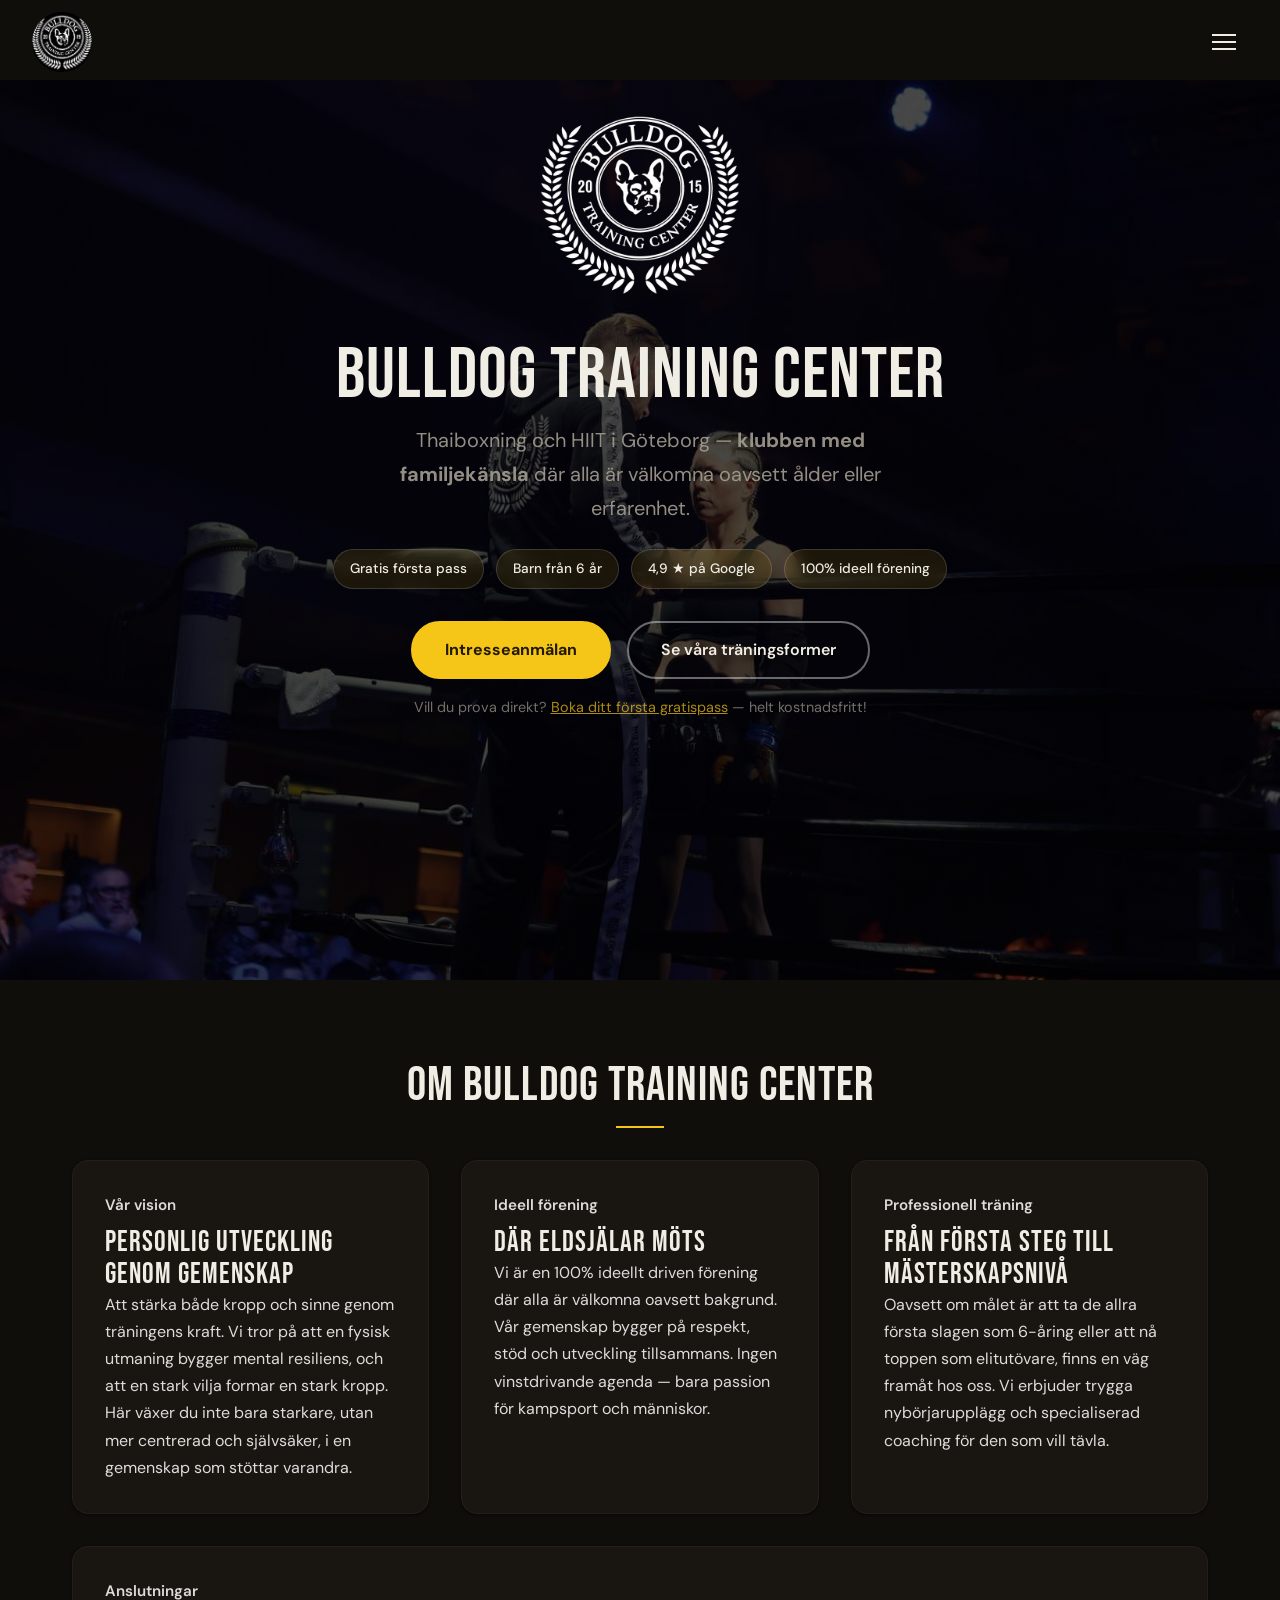
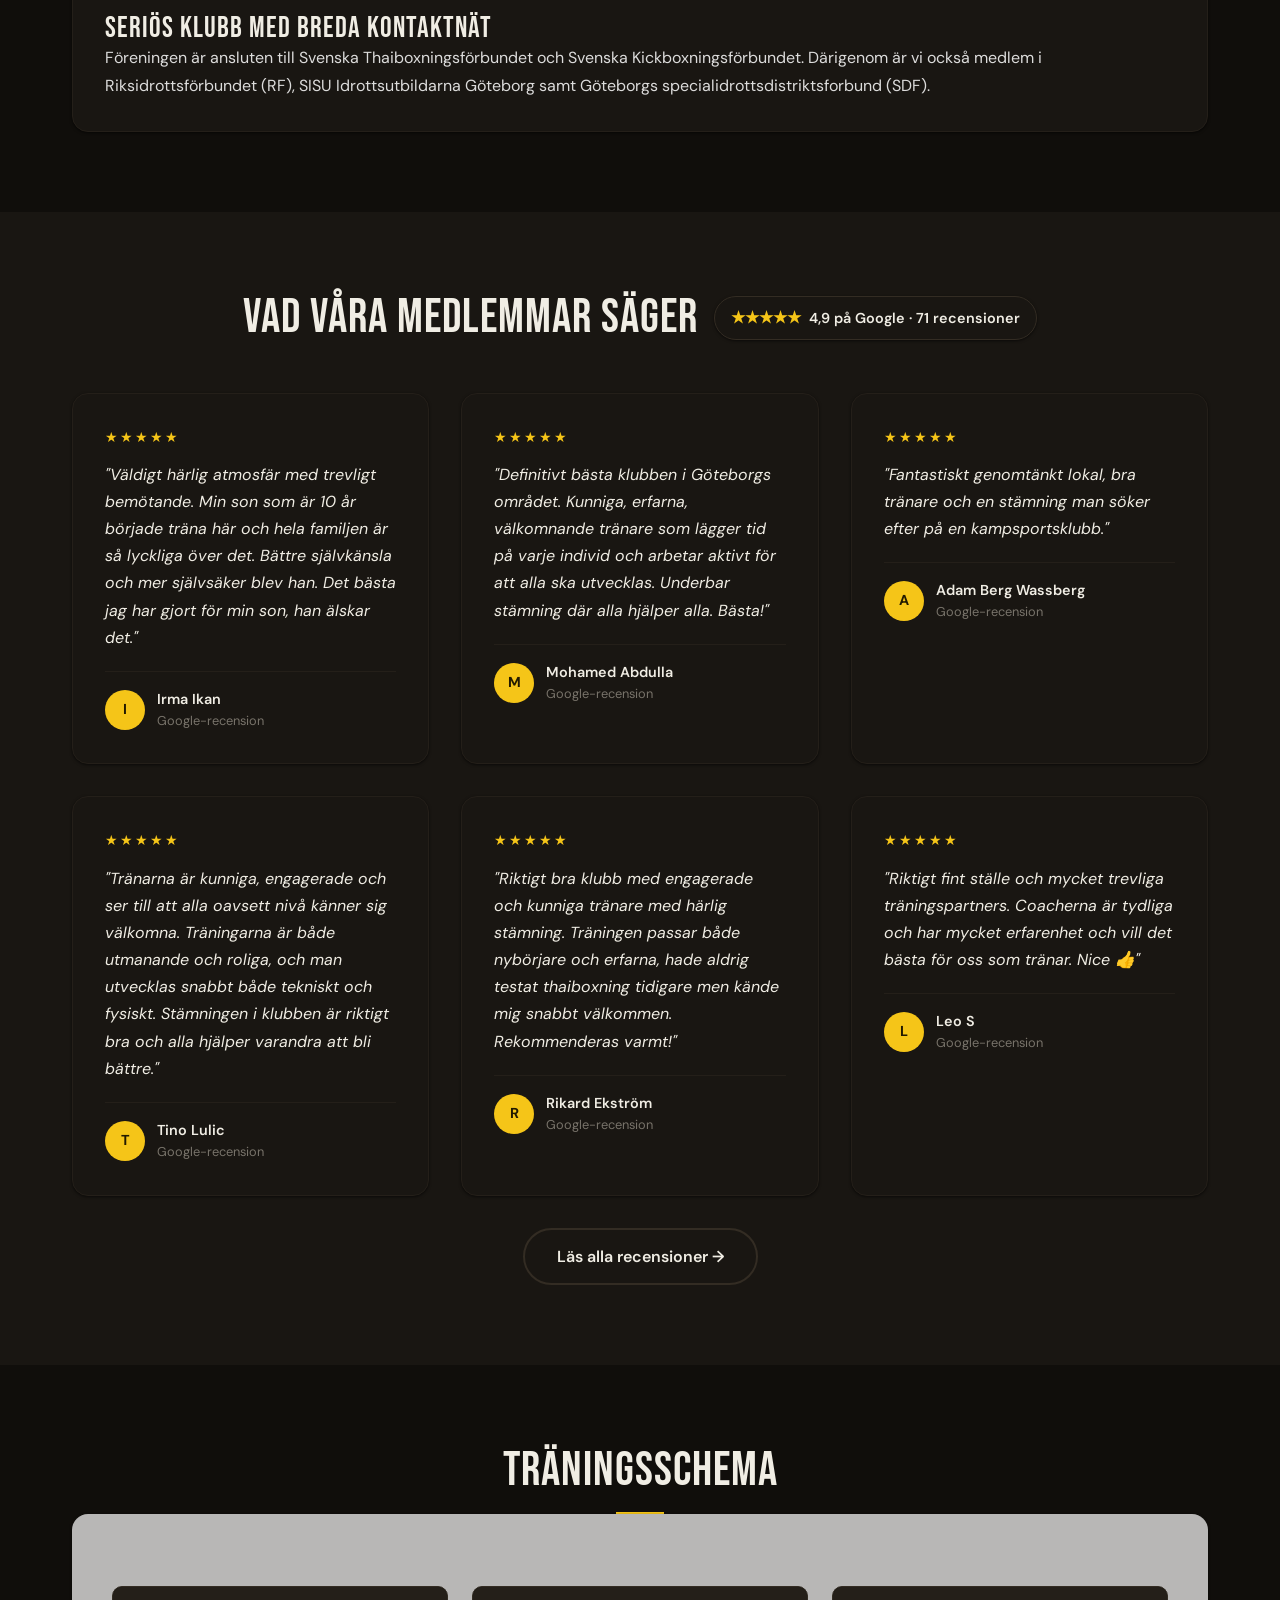
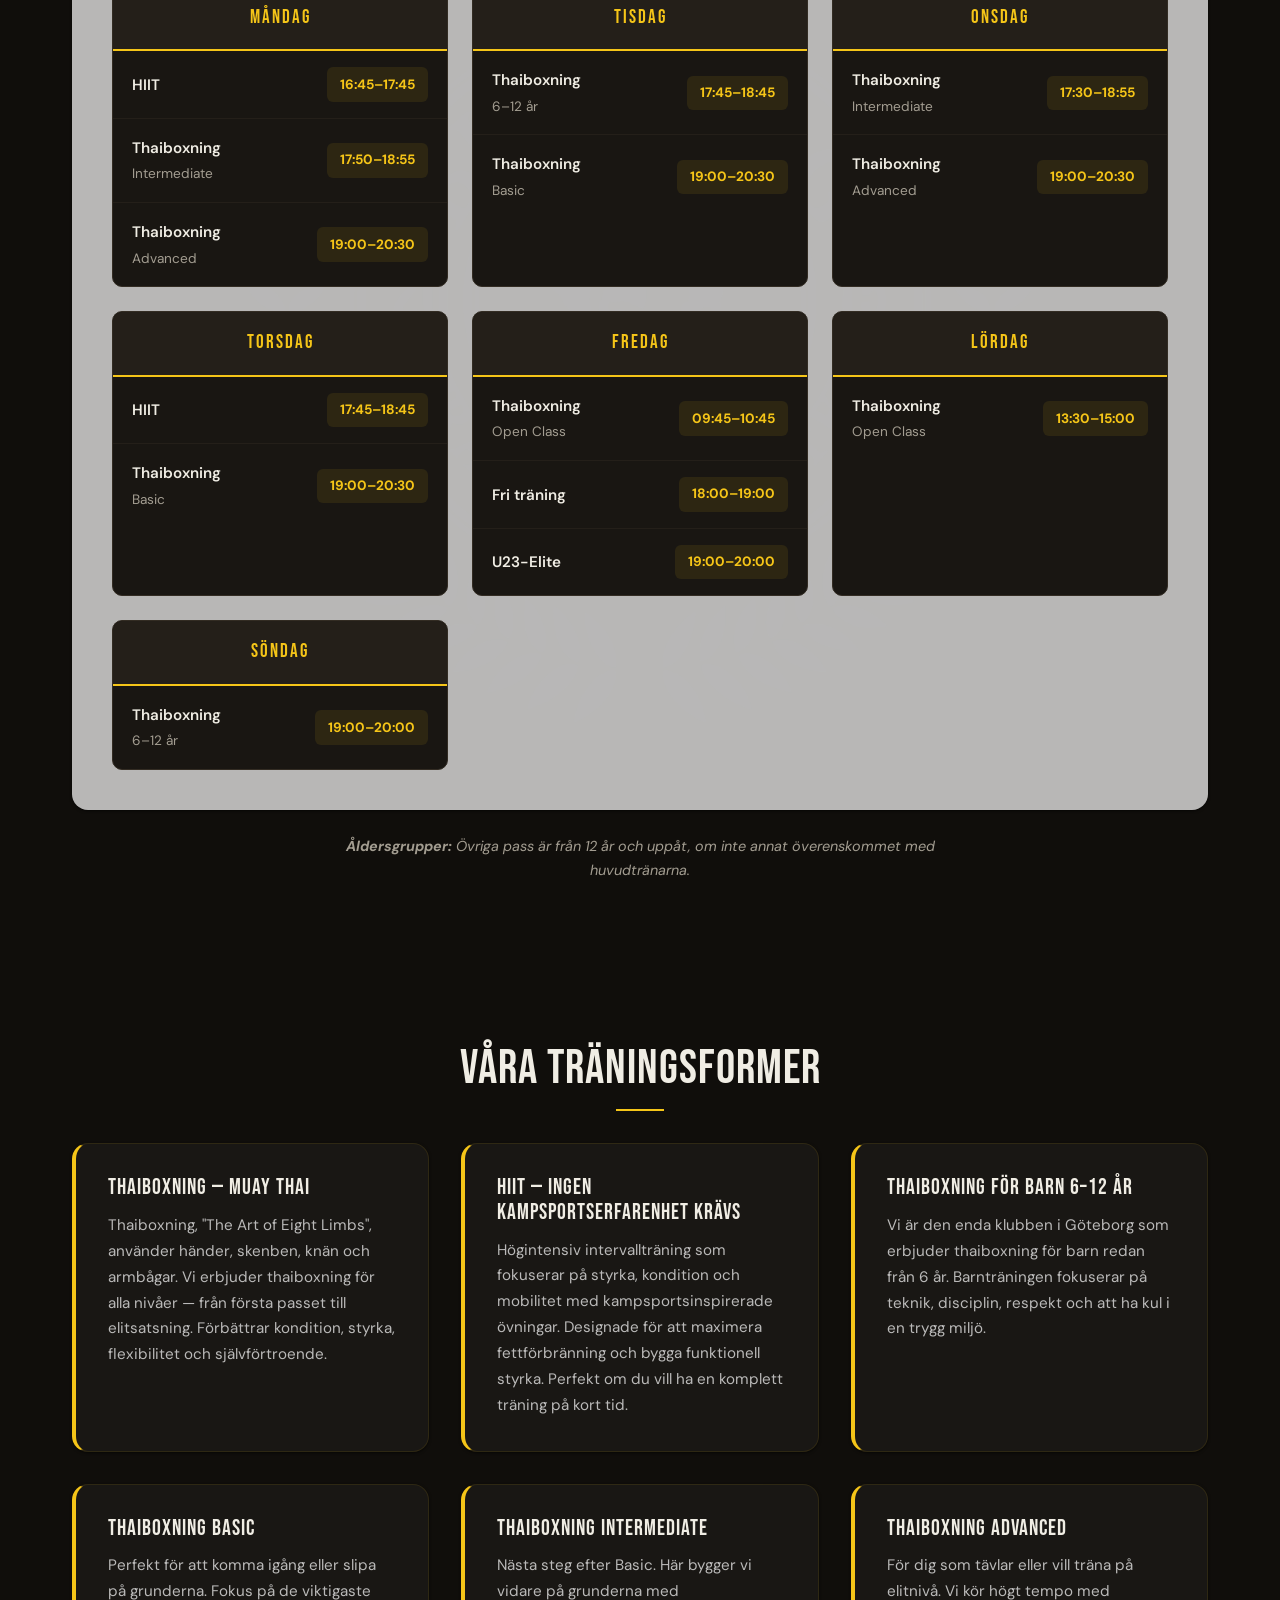
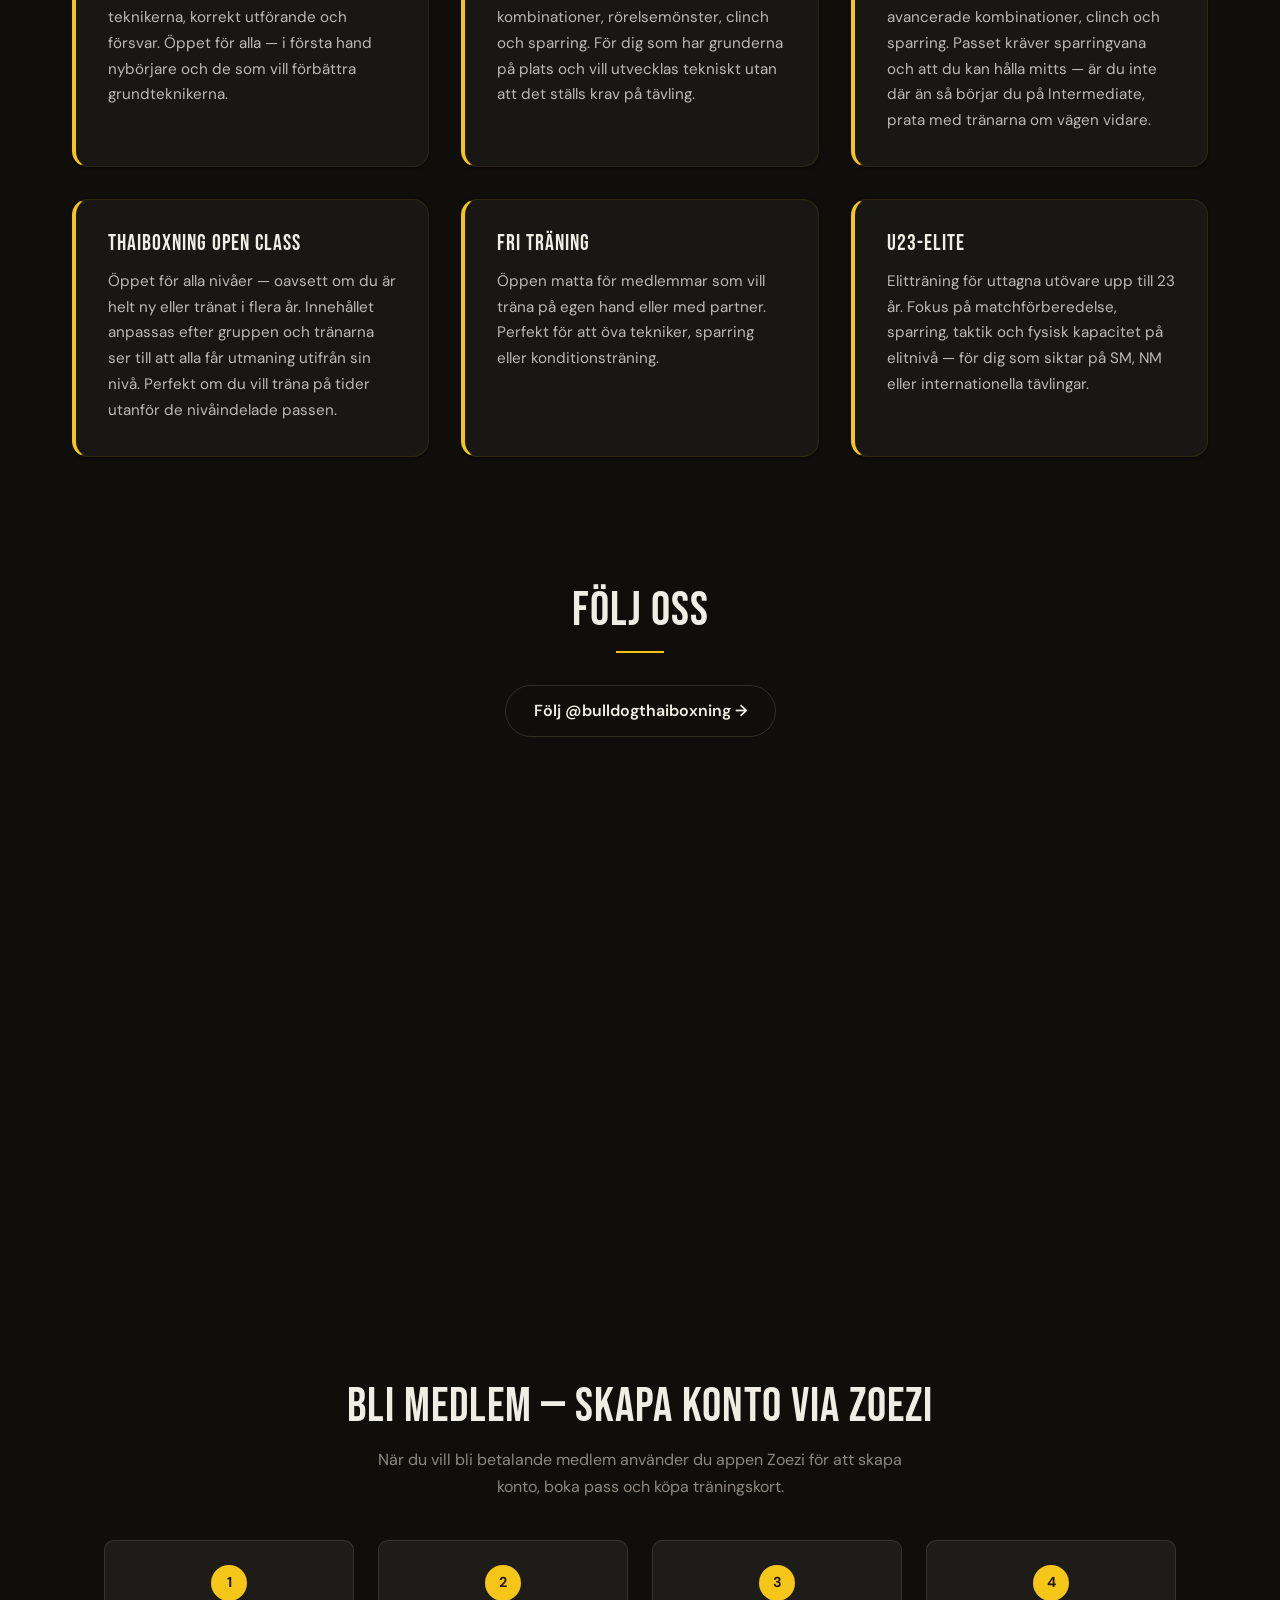
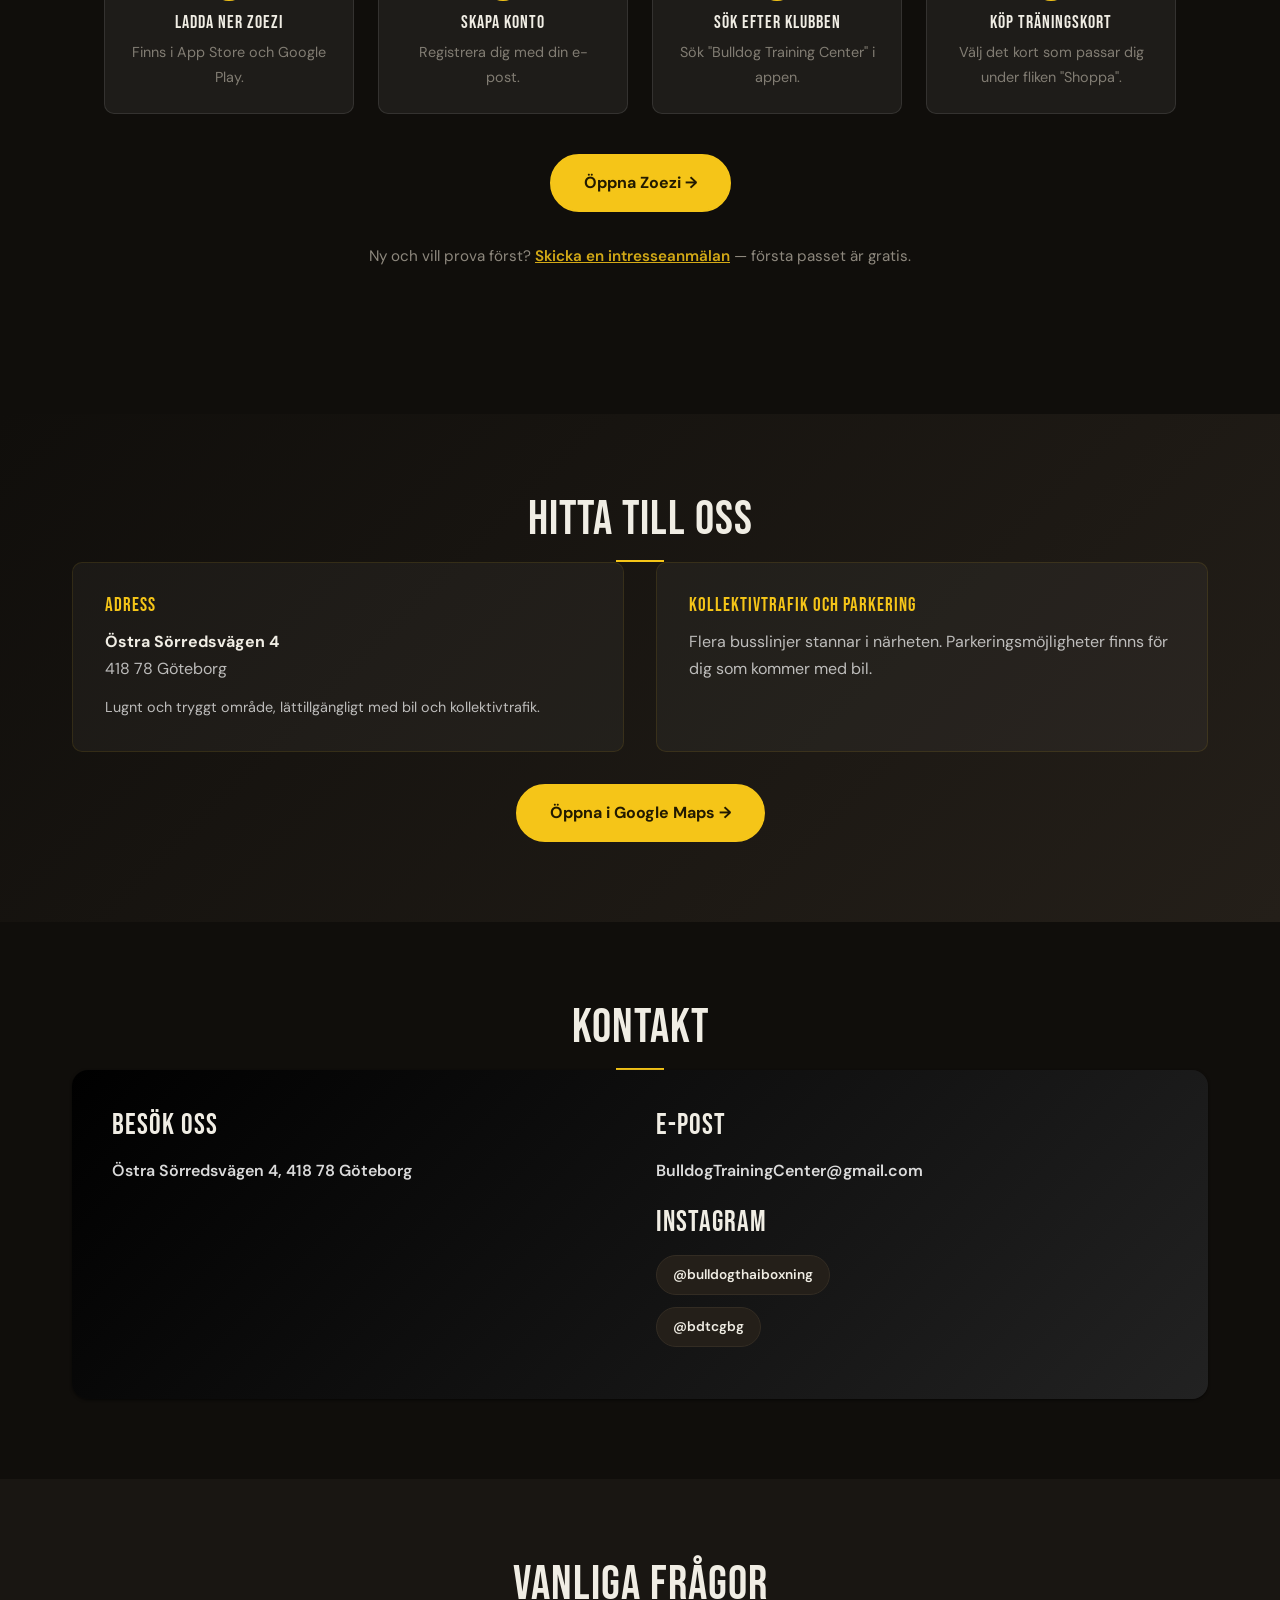
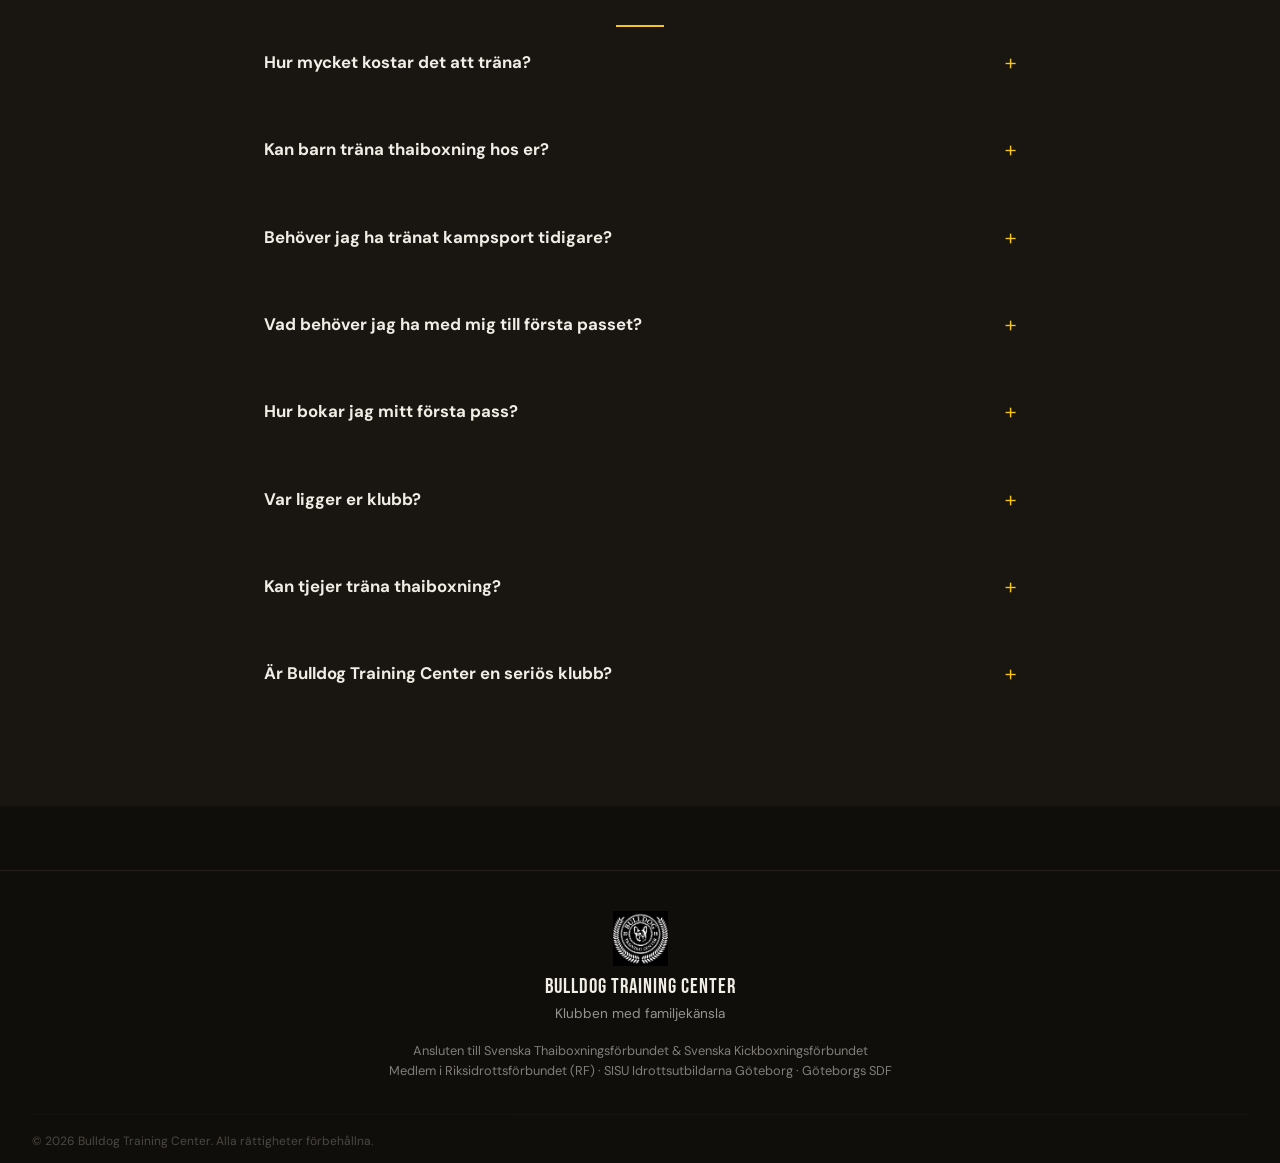
==== commit 2269208f: "Refactor headings in location section Updated headings for address and transportation sections to re" ====
--- a/index.html
+++ b/index.html
@@ -11,7 +11,7 @@
     <meta name="geo.region" content="SE-O">
     <meta name="geo.placename" content="Göteborg">
     <meta name="geo.position" content="57.6568;11.9338">
-    <meta name="theme-color" content="#ff6b35">
+    <meta name="theme-color" content="#F5C518">
 
     <!-- Favicon -->
     <link rel="icon" type="image/x-icon" href="favicon.ico">
@@ -549,12 +549,12 @@
                 <h2 class="text-center">Hitta till oss</h2>
                 <div class="location-grid">
                     <div class="location-card">
-                        <h3>📍 Adress</h3>
+                        <h3>Adress</h3>
                         <p><strong style="color: var(--white);">Östra Sörredsvägen 4</strong><br>418 78 Göteborg</p>
                         <p style="margin-top: 0.75rem; font-size: 0.9rem;">Lugnt och tryggt område, lättillgängligt med bil och kollektivtrafik.</p>
                     </div>
                     <div class="location-card">
-                        <h3>🚌 Kollektivtrafik & Parkering</h3>
+                        <h3>Kollektivtrafik och parkering</h3>
                         <p>Flera busslinjer stannar i närheten. Parkeringsmöjligheter finns för dig som kommer med bil.</p>
                     </div>
                 </div>
@@ -573,7 +573,6 @@
                         <div>
                             <h3 style="margin-bottom: 1rem; color: var(--white);">Besök oss</h3>
                             <div class="contact-item">
-                                <span>📍</span>
                                 <a href="https://maps.google.com/?q=Östra+Sörredsvägen+4,+418+78+Göteborg" target="_blank" class="contact-link" style="color: rgba(255,255,255,0.85);">
                                     Östra Sörredsvägen 4, 418 78 Göteborg
                                 </a>
@@ -582,7 +581,6 @@
                         <div>
                             <h3 style="margin-bottom: 1rem; color: var(--white);">E-post</h3>
                             <div class="contact-item">
-                                <span>📧</span>
                                 <a href="mailto:BulldogTrainingCenter@gmail.com" class="contact-link" style="color: rgba(255,255,255,0.85);">BulldogTrainingCenter@gmail.com</a>
                             </div>
 
--- a/style.css
+++ b/style.css
@@ -1,8 +1,12 @@
 /* ============================================
    BULLDOG TRAINING CENTER — Shared Styles
    ============================================
-   Svart/vit grund, orange (#ff6b35) som accent.
-   Designfilosofi: Rent, självsäkert, ärligt.
+   Palett: "läder & mästarplåt"
+   Varma nära-svarta toner (läder, ringduk, rep)
+   med guld sparsamt använt som mässingsplåten
+   på ett mästerskapsbälte. Rubriker är ben-vita,
+   inte guld — guldet ska vara sällsynt för att
+   betyda något.
    ============================================ */
 
 /* --- Reset & Base --- */
@@ -13,18 +17,37 @@
 }
 
 :root {
+    /* Ytor — varma nära-svarta, aldrig ren #000 */
+    --leather: #100E0B;
+    --canvas: #191612;
+    --rope: #241F19;
+    --rope-strong: #332C23;
+
+    /* Text */
+    --bone: #F0EDE4;
+    --ash: #A39D91;
+    --ash-dim: #78736A;
+
+    /* Accent */
+    --gold: #F5C518;
+    --gold-hover: #FFD84A;
+    --ink: #221A00;
+    --gold-wash: rgba(245, 197, 24, 0.09);
+    --gold-glow: rgba(245, 197, 24, 0.28);
+
+    /* Bakåtkompatibla alias */
     --black: #000;
-    --white: #fff;
-    --off-white: #f5f5f5;
-    --gray-100: #fafafa;
-    --gray-200: #e8e8e8;
-    --gray-400: #999;
-    --gray-600: #666;
-    --gray-800: #333;
-    --accent: #ff6b35;
-    --accent-hover: #e55a2d;
-    --accent-light: rgba(255, 107, 53, 0.08);
-    --accent-glow: rgba(255, 107, 53, 0.3);
+    --white: var(--bone);
+    --off-white: var(--leather);
+    --gray-100: var(--canvas);
+    --gray-200: var(--rope);
+    --gray-400: var(--ash-dim);
+    --gray-600: var(--ash);
+    --gray-800: var(--bone);
+    --accent: var(--gold);
+    --accent-hover: var(--gold-hover);
+    --accent-light: var(--gold-wash);
+    --accent-glow: var(--gold-glow);
 
     --font-display: 'Bebas Neue', 'Arial Narrow', sans-serif;
     --font-body: 'DM Sans', 'Helvetica Neue', Arial, sans-serif;
@@ -33,13 +56,13 @@
     --max-width: 1200px;
     --radius: 10px;
     --radius-lg: 16px;
-    --shadow-sm: 0 2px 8px rgba(0,0,0,0.06);
-    --shadow-md: 0 4px 20px rgba(0,0,0,0.1);
-    --shadow-lg: 0 8px 40px rgba(0,0,0,0.15);
+    --shadow-sm: 0 1px 3px rgba(0,0,0,0.6);
+    --shadow-md: 0 6px 24px rgba(0,0,0,0.55);
+    --shadow-lg: 0 14px 48px rgba(0,0,0,0.65);
     --transition: 0.3s ease;
 }
 
-html { scroll-behavior: smooth; background: var(--black); }
+html { scroll-behavior: smooth; background: var(--leather); }
 
 body {
     font-family: var(--font-body);
@@ -54,6 +77,7 @@
 
 /* --- Typography --- */
 h1, h2, h3, h4 {
+    color: var(--bone);
     font-family: var(--font-display);
     font-weight: 400;
     letter-spacing: 1px;
@@ -65,18 +89,18 @@
 h2 { font-size: clamp(2rem, 4vw, 3rem); }
 h3 { font-size: clamp(1.3rem, 2.5vw, 1.8rem); }
 
-p { font-size: 1rem; line-height: 1.7; max-width: 65ch; margin-left: auto; margin-right: auto; }
+p { font-size: 1rem; line-height: 1.7; max-width: 65ch; margin-left: auto; margin-right: auto; color: var(--ash); }
 
 /* --- Layout --- */
 .container { max-width: var(--max-width); margin: 0 auto; padding: 0 2rem; }
 .section { padding: 5rem 0; }
-.section-dark { background: var(--black); color: var(--white); }
-.section-alt { background: var(--white); }
+.section-dark { background: var(--leather); color: var(--bone); }
+.section-alt { background: var(--canvas); }
 .text-center { text-align: center; }
 
 /* ============================================ HEADER */
 .site-header {
-    background: var(--black);
+    background: var(--leather);
     color: var(--white);
     position: fixed;
     width: 100%;
@@ -117,7 +141,7 @@
 
 .nav-links { display: flex; list-style: none; gap: 0.25rem; align-items: center; }
 .nav-links a { color: rgba(255,255,255,0.8); font-family: var(--font-body); font-size: 0.85rem; font-weight: 500; letter-spacing: 0.3px; padding: 0.6rem 1rem; border-radius: 6px; transition: all var(--transition); white-space: nowrap; }
-.nav-links a:hover, .nav-links a.active { color: var(--white); background: rgba(255,255,255,0.08); }
+.nav-links a:hover, .nav-links a.active { color: var(--white); background: rgba(245,197,24,0.10); }
 
 /* --- Hamburger menu: always visible --- */
 .mobile-menu { display: flex; flex-direction: column; cursor: pointer; padding: 12px; gap: 5px; z-index: 1001; }
@@ -133,7 +157,7 @@
     left: -100%;
     width: 100%;
     height: calc(100vh - var(--header-height));
-    background: rgba(0, 0, 0, 0.98);
+    background: rgba(16, 14, 11, 0.97);
     backdrop-filter: blur(20px);
     flex-direction: column;
     align-items: center;
@@ -150,7 +174,7 @@
 .nav-links a { display: block; padding: 1rem 2rem; font-size: 1.1rem; border-bottom: 1px solid rgba(255,255,255,0.06); border-radius: 0; }
 
 .back-link { color: rgba(255,255,255,0.8); font-family: var(--font-body); font-size: 0.9rem; font-weight: 500; padding: 0.6rem 1.2rem; border-radius: 6px; transition: all var(--transition); }
-.back-link:hover { color: var(--white); background: rgba(255,255,255,0.08); }
+.back-link:hover { color: var(--white); background: rgba(245,197,24,0.10); }
 
 /* ============================================ SCHEDULE WATERMARK */
 .schedule-watermark {
@@ -215,7 +239,7 @@
     padding: 1.5rem 2rem 3rem;
     position: relative;
     overflow: hidden;
-    background: var(--black);
+    background: var(--leather);
 }
 
 .hero::before { content: none; }
@@ -235,30 +259,30 @@
 
 /* --- USP Pills --- */
 .usp-row { display: flex; gap: 0.75rem; justify-content: center; flex-wrap: wrap; margin-top: 1.5rem; }
-.usp-pill { display: inline-flex; align-items: center; gap: 0.4rem; padding: 0.5rem 1rem; background: rgba(255,255,255,0.08); border: 1px solid rgba(255,255,255,0.15); border-radius: 50px; font-size: 0.85rem; font-weight: 500; backdrop-filter: blur(8px); }
+.usp-pill { display: inline-flex; align-items: center; gap: 0.4rem; padding: 0.5rem 1rem; background: rgba(245,197,24,0.10); border: 1px solid rgba(255,255,255,0.15); border-radius: 50px; font-size: 0.85rem; font-weight: 500; backdrop-filter: blur(8px); }
 
 /* --- CTA --- */
 .cta-group { display: flex; gap: 1rem; justify-content: center; flex-wrap: wrap; margin-top: 2rem; }
 
 .btn { display: inline-flex; align-items: center; justify-content: center; padding: 14px 32px; border-radius: 50px; font-family: var(--font-body); font-size: 1rem; font-weight: 600; cursor: pointer; transition: all var(--transition); border: 2px solid transparent; text-decoration: none; }
-.btn-primary { background: var(--accent); color: var(--white); border-color: var(--accent); }
+.btn-primary { background: var(--gold); color: var(--ink); border-color: var(--gold); font-weight: 700; }
 .btn-primary:hover { background: var(--accent-hover); border-color: var(--accent-hover); transform: translateY(-2px); box-shadow: 0 6px 20px var(--accent-glow); }
 .btn-outline { background: transparent; color: var(--white); border-color: rgba(255,255,255,0.4); }
-.btn-outline:hover { border-color: var(--white); background: rgba(255,255,255,0.08); transform: translateY(-2px); }
-.btn-dark { background: var(--black); color: var(--white); border-color: var(--black); }
-.btn-dark:hover { background: var(--gray-800); transform: translateY(-2px); box-shadow: var(--shadow-md); }
+.btn-outline:hover { border-color: var(--white); background: rgba(245,197,24,0.10); transform: translateY(-2px); }
+.btn-dark { background: transparent; color: var(--bone); border-color: var(--rope-strong); }
+.btn-dark:hover { background: var(--rope); border-color: var(--gold); transform: translateY(-2px); box-shadow: var(--shadow-md); }
 
 /* ============================================ SUB-PAGE HERO */
-.page-hero { background: linear-gradient(135deg, var(--black) 0%, #1a1a1a 100%); color: var(--white); min-height: 35vh; display: flex; align-items: center; justify-content: center; text-align: center; border-radius: var(--radius-lg); margin-bottom: 3rem; padding: 3rem 2rem; }
+.page-hero { background: linear-gradient(135deg, var(--leather) 0%, var(--rope) 100%); color: var(--bone); min-height: 35vh; display: flex; align-items: center; justify-content: center; text-align: center; border-radius: var(--radius-lg); margin-bottom: 3rem; padding: 3rem 2rem; }
 .page-hero-logo { width: 150px; height: 150px; margin: 0 auto 1.5rem; border-radius: var(--radius-lg); object-fit: contain; }
 .page-hero-logo.desktop { display: block; }
 .page-hero-logo.mobile { display: none; }
 .page-hero p { font-size: 1.15rem; opacity: 0.85; max-width: 500px; margin: 0.75rem auto 0; }
 
 /* ============================================ CARDS */
-.card { background: var(--white); border-radius: var(--radius-lg); padding: 2rem; box-shadow: var(--shadow-sm); transition: transform var(--transition), box-shadow var(--transition); }
+.card { background: var(--canvas); border: 1px solid var(--rope); border-radius: var(--radius-lg); padding: 2rem; box-shadow: var(--shadow-sm); transition: transform var(--transition), box-shadow var(--transition); }
 .card:hover { transform: translateY(-4px); box-shadow: var(--shadow-md); }
-.card-dark { background: linear-gradient(135deg, var(--black) 0%, #222 100%); color: var(--white); }
+.card-dark { background: var(--canvas); color: var(--bone); border: 1px solid var(--rope); }
 .card-dark h3, .card-dark h4 { color: var(--white); }
 .card-dark p { color: rgba(255,255,255,0.85); max-width: none; }
 .card-subtitle { color: var(--accent); font-family: var(--font-body); font-size: 0.95rem; font-weight: 600; text-transform: none; letter-spacing: 0; margin-bottom: 0.5rem; }
@@ -272,9 +296,9 @@
 .schedule-wrap { background: rgba(255,255,255,0.7); padding: 2.5rem; border-radius: var(--radius-lg); box-shadow: var(--shadow-sm); }
 .schedule-grid { display: grid; grid-template-columns: repeat(auto-fit, minmax(260px, 1fr)); gap: 1.5rem; margin-top: 2rem; }
 
-.day-card { border: 2px solid var(--gray-200); border-radius: var(--radius); overflow: hidden; transition: transform var(--transition), box-shadow var(--transition); }
-.day-card:hover { transform: translateY(-3px); box-shadow: var(--shadow-md); border-color: var(--black); }
-.day-card-header { background: var(--black); color: var(--white); padding: 1rem 1.2rem; font-family: var(--font-display); font-size: 1.2rem; letter-spacing: 2px; text-align: center; }
+.day-card { background: var(--canvas); border: 1px solid var(--rope-strong); border-radius: var(--radius); overflow: hidden; transition: transform var(--transition), box-shadow var(--transition); }
+.day-card:hover { transform: translateY(-3px); box-shadow: var(--shadow-md); border-color: var(--gold); }
+.day-card-header { background: var(--rope); color: var(--gold); border-bottom: 2px solid var(--gold); padding: 1rem 1.2rem; font-family: var(--font-display); font-size: 1.2rem; letter-spacing: 2px; text-align: center; }
 .class-row { padding: 1rem 1.2rem; border-bottom: 1px solid var(--gray-200); display: flex; justify-content: space-between; align-items: center; gap: 1rem; min-height: 60px; transition: background var(--transition); }
 .class-row:last-child { border-bottom: none; }
 .class-row:hover { background: var(--gray-100); }
@@ -283,9 +307,9 @@
 .class-time { font-size: 0.85rem; font-weight: 700; color: var(--accent); white-space: nowrap; background: var(--accent-light); padding: 0.4rem 0.8rem; border-radius: 6px; flex-shrink: 0; }
 
 /* ============================================ TRAINING TYPES */
-.training-card { background: var(--white); padding: 2rem; border-radius: var(--radius-lg); box-shadow: var(--shadow-sm); border-left: 4px solid var(--accent); transition: all var(--transition); }
+.training-card { background: var(--canvas); padding: 2rem; border-radius: var(--radius-lg); box-shadow: var(--shadow-sm); border-left: 4px solid var(--accent); transition: all var(--transition); }
 .training-card:hover { transform: translateY(-4px); box-shadow: 0 8px 30px var(--accent-glow); }
-.training-card h3 { font-family: var(--font-display); font-size: 1.4rem; margin-bottom: 0.75rem; color: var(--black); }
+.training-card h3 { font-family: var(--font-display); font-size: 1.4rem; margin-bottom: 0.75rem; color: var(--bone); }
 .training-card p { color: var(--gray-600); font-size: 0.95rem; max-width: none; }
 
 /* Dark section wrapper for alternating contrast */
@@ -299,29 +323,29 @@
 
 .section-dark-alt .training-card {
     background: rgba(255,255,255,0.04);
-    border: 1px solid rgba(255,255,255,0.08);
+    border: 1px solid rgba(245,197,24,0.10);
     border-left: 4px solid var(--accent);
 }
 
 .section-dark-alt .training-card h3 { color: var(--white); }
 .section-dark-alt .training-card p { color: rgba(255,255,255,0.7); }
 .section-dark-alt .training-card:hover { 
-    background: rgba(255,255,255,0.08); 
-    box-shadow: 0 8px 30px rgba(255,107,53,0.15); 
+    background: rgba(245,197,24,0.10); 
+    box-shadow: 0 8px 30px var(--gold-glow); 
 }
 
 /* ============================================ REVIEWS */
 .reviews-header { display: flex; align-items: center; justify-content: center; gap: 1rem; margin-bottom: 3rem; flex-wrap: wrap; }
-.google-badge { display: inline-flex; align-items: center; gap: 0.5rem; background: var(--white); border: 1px solid var(--gray-200); padding: 0.5rem 1rem; border-radius: 50px; font-size: 0.9rem; font-weight: 600; box-shadow: var(--shadow-sm); color: inherit; text-decoration: none; cursor: pointer; transition: transform var(--transition), box-shadow var(--transition); }
+.google-badge { display: inline-flex; align-items: center; gap: 0.5rem; background: var(--canvas); border: 1px solid var(--rope-strong); padding: 0.5rem 1rem; border-radius: 50px; font-size: 0.9rem; font-weight: 600; box-shadow: var(--shadow-sm); color: inherit; text-decoration: none; cursor: pointer; transition: transform var(--transition), box-shadow var(--transition); }
 .google-badge:hover { transform: translateY(-2px); box-shadow: var(--shadow-md); }
-.google-badge-stars { color: #fbbc04; font-size: 1rem; }
-
-.review-card { background: var(--white); padding: 2rem; border-radius: var(--radius-lg); box-shadow: var(--shadow-sm); transition: transform var(--transition), box-shadow var(--transition); }
+.google-badge-stars { color: var(--gold); font-size: 1rem; }
+
+.review-card { background: var(--canvas); border: 1px solid var(--rope); padding: 2rem; border-radius: var(--radius-lg); box-shadow: var(--shadow-sm); transition: transform var(--transition), box-shadow var(--transition); }
 .review-card:hover { transform: translateY(-3px); box-shadow: var(--shadow-md); }
-.review-stars { color: #fbbc04; font-size: 0.9rem; margin-bottom: 0.75rem; letter-spacing: 2px; }
+.review-stars { color: var(--gold); font-size: 0.9rem; margin-bottom: 0.75rem; letter-spacing: 2px; }
 .review-text { font-size: 1rem; line-height: 1.7; color: var(--gray-800); font-style: italic; margin-bottom: 1.25rem; max-width: none; }
 .review-author { display: flex; align-items: center; gap: 0.75rem; padding-top: 1rem; border-top: 1px solid var(--gray-200); }
-.review-avatar { width: 40px; height: 40px; border-radius: 50%; background: var(--black); color: var(--white); display: flex; align-items: center; justify-content: center; font-weight: 700; font-size: 0.9rem; flex-shrink: 0; }
+.review-avatar { width: 40px; height: 40px; border-radius: 50%; background: var(--gold); color: var(--ink); display: flex; align-items: center; justify-content: center; font-weight: 700; font-size: 0.9rem; flex-shrink: 0; }
 .review-name { font-weight: 600; font-size: 0.9rem; color: var(--gray-800); }
 .review-source { font-size: 0.8rem; color: var(--gray-400); }
 
@@ -336,39 +360,39 @@
 
 .steps-grid { display: grid; grid-template-columns: repeat(auto-fit, minmax(220px, 1fr)); gap: 1.5rem; margin: 2.5rem 0; }
 .step-card { background: rgba(255,255,255,0.06); border: 1px solid rgba(255,255,255,0.1); padding: 1.5rem; border-radius: var(--radius); text-align: center; }
-.step-number { width: 36px; height: 36px; border-radius: 50%; background: var(--accent); color: var(--white); display: inline-flex; align-items: center; justify-content: center; font-weight: 700; font-size: 0.9rem; margin-bottom: 0.75rem; }
+.step-number { width: 36px; height: 36px; border-radius: 50%; background: var(--gold); color: var(--ink); display: inline-flex; align-items: center; justify-content: center; font-weight: 700; font-size: 0.9rem; margin-bottom: 0.75rem; }
 .step-card h3 { font-size: 1.1rem; margin-bottom: 0.5rem; color: var(--white); }
 .step-card p { font-size: 0.9rem; opacity: 0.75; max-width: none; margin: 0; }
 
 /* ============================================ INSTAGRAM */
-.instagram-section { background: var(--black); color: var(--white); padding: 3rem 2rem; }
+.instagram-section { background: var(--leather); color: var(--bone); padding: 3rem 2rem; }
 .instagram-section h2 { color: var(--white); text-align: center; margin-bottom: 2rem; }
 .instagram-follow { text-align: center; margin-top: 2rem; }
-.btn-instagram { display: inline-flex; align-items: center; gap: 0.5rem; background: linear-gradient(135deg, #833ab4, #fd1d1d); color: var(--white); padding: 12px 28px; border-radius: 50px; font-weight: 600; font-size: 1rem; transition: all var(--transition); }
+.btn-instagram { display: inline-flex; align-items: center; gap: 0.5rem; background: transparent; border: 1px solid var(--rope-strong); color: var(--bone); padding: 12px 28px; border-radius: 50px; font-weight: 600; font-size: 1rem; transition: all var(--transition); }
 .btn-instagram:hover { transform: translateY(-2px); box-shadow: 0 8px 25px rgba(131, 58, 180, 0.4); }
 
 /* ============================================ LOCATION */
-.location-section { background: linear-gradient(135deg, #0a0a0a 0%, #1a1a1a 100%); color: var(--white); padding: 5rem 0; }
+.location-section { background: linear-gradient(135deg, var(--leather) 0%, var(--rope) 100%); color: var(--bone); padding: 5rem 0; }
 .location-section h2 { color: var(--white); }
 .location-grid { display: grid; grid-template-columns: 1fr 1fr; gap: 2rem; margin-bottom: 2rem; }
-.location-card { background: rgba(255,255,255,0.04); border: 1px solid rgba(255,255,255,0.08); padding: 2rem; border-radius: var(--radius); }
+.location-card { background: rgba(255,255,255,0.04); border: 1px solid rgba(245,197,24,0.10); padding: 2rem; border-radius: var(--radius); }
 .location-card h3 { color: var(--accent); font-size: 1.2rem; margin-bottom: 0.75rem; }
 .location-card p { color: rgba(255,255,255,0.7); }
 
 /* ============================================ CONTACT */
-.contact-wrap { background: var(--white); padding: 2.5rem; border-radius: var(--radius-lg); box-shadow: var(--shadow-sm); }
+.contact-wrap { background: var(--canvas); padding: 2.5rem; border-radius: var(--radius-lg); box-shadow: var(--shadow-sm); }
 .contact-grid { display: grid; grid-template-columns: repeat(auto-fit, minmax(250px, 1fr)); gap: 2rem; }
 .contact-item { display: flex; align-items: center; gap: 0.75rem; margin: 0.75rem 0; }
 .contact-link { font-weight: 600; transition: color var(--transition); }
 .contact-link:hover { color: var(--accent); }
-.instagram-pill { display: inline-flex; align-items: center; gap: 0.4rem; background: linear-gradient(135deg, #405de6, #833ab4, #c13584, #e1306c, #fd1d1d); color: var(--white) !important; padding: 0.5rem 1rem; border-radius: 50px; font-size: 0.85rem; font-weight: 600; transition: all var(--transition); }
+.instagram-pill { display: inline-flex; align-items: center; gap: 0.4rem; background: var(--rope); border: 1px solid var(--rope-strong); color: var(--bone) !important; padding: 0.5rem 1rem; border-radius: 50px; font-size: 0.85rem; font-weight: 600; transition: all var(--transition); }
 .instagram-pill:hover { transform: translateY(-2px); box-shadow: 0 4px 15px rgba(131, 58, 180, 0.4); }
 
 /* ============================================ FAQ */
 .faq-list { max-width: 800px; margin: 0 auto; }
 .faq-item { margin-bottom: 1rem; background: var(--gray-100); border-radius: var(--radius); overflow: hidden; transition: box-shadow var(--transition); }
 .faq-item:hover { box-shadow: var(--shadow-sm); }
-.faq-question { font-family: var(--font-body); font-weight: 700; font-size: 1.05rem; color: var(--black); padding: 1.25rem 1.5rem; cursor: pointer; display: flex; justify-content: space-between; align-items: center; gap: 1rem; text-transform: none; letter-spacing: 0; line-height: 1.4; }
+.faq-question { font-family: var(--font-body); font-weight: 700; font-size: 1.05rem; color: var(--bone); padding: 1.25rem 1.5rem; cursor: pointer; display: flex; justify-content: space-between; align-items: center; gap: 1rem; text-transform: none; letter-spacing: 0; line-height: 1.4; }
 .faq-question::after { content: "+"; font-size: 1.4rem; font-weight: 300; color: var(--accent); flex-shrink: 0; transition: transform var(--transition); }
 .faq-item.open .faq-question::after { transform: rotate(45deg); }
 .faq-answer { max-height: 0; overflow: hidden; transition: max-height 0.4s ease; }
@@ -376,7 +400,7 @@
 .faq-answer p { color: var(--gray-600); font-size: 0.95rem; line-height: 1.7; max-width: none; padding: 0 1.5rem 1.25rem; }
 
 /* ============================================ FOOTER */
-.site-footer { background: var(--black); color: var(--white); text-align: center; padding: 2.5rem 2rem 0.75rem; margin-top: 4rem; }
+.site-footer { background: var(--leather); color: var(--bone); border-top: 1px solid var(--rope); text-align: center; padding: 2.5rem 2rem 0.75rem; margin-top: 4rem; }
 .footer-brand { display: flex; flex-direction: column; align-items: center; gap: 0.25rem; margin-bottom: 1rem; }
 .footer-brand > div { display: flex; flex-direction: column; align-items: center; gap: 0.1rem; }
 .footer-logo { width: 55px; height: 55px; object-fit: contain; }
@@ -388,57 +412,57 @@
 .footer-copy { text-align: left; font-size: 0.75rem; opacity: 0.4; margin: 2rem 0 0 0; padding-top: 1rem; border-top: 1px solid rgba(255,255,255,0.06); max-width: none; }
 
 /* ============================================ FORMS */
-.form-wrap { background: var(--white); padding: 3rem 2rem; border-radius: var(--radius-lg); box-shadow: var(--shadow-md); }
+.form-wrap { background: var(--canvas); border: 1px solid var(--rope); padding: 3rem 2rem; border-radius: var(--radius-lg); box-shadow: var(--shadow-md); }
 .form-grid { display: grid; grid-template-columns: repeat(auto-fit, minmax(260px, 1fr)); gap: 1.5rem; margin: 2rem 0; }
 .form-group { display: flex; flex-direction: column; }
 .form-group.full-width { grid-column: 1 / -1; }
 .form-group label { margin-bottom: 0.4rem; font-weight: 600; font-size: 0.9rem; color: var(--gray-800); }
-.form-group input, .form-group select, .form-group textarea { padding: 12px 14px; border: 2px solid var(--gray-200); border-radius: 8px; font-family: var(--font-body); font-size: 1rem; transition: all var(--transition); background: var(--white); }
+.form-group input, .form-group select, .form-group textarea { padding: 12px 14px; border: 2px solid var(--gray-200); border-radius: 8px; font-family: var(--font-body); font-size: 1rem; transition: all var(--transition); background: var(--rope); color: var(--bone); }
 .form-group input:focus, .form-group select:focus, .form-group textarea:focus { border-color: var(--accent); outline: none; box-shadow: 0 0 0 3px var(--accent-light); }
 .required-mark { color: var(--accent); margin-left: 2px; }
 .form-disclaimer { background: var(--gray-100); border-left: 4px solid var(--accent); border-radius: var(--radius); padding: 1.25rem 1.5rem; margin: 1.5rem 0; font-size: 0.9rem; color: var(--gray-600); }
 .form-disclaimer strong { color: var(--accent); }
 .form-consent { display: flex; align-items: flex-start; gap: 0.75rem; margin: 1.5rem 0; padding: 1.25rem; background: var(--gray-100); border-radius: var(--radius); font-size: 0.9rem; color: var(--gray-600); }
 .form-consent input[type="checkbox"] { margin-top: 3px; accent-color: var(--accent); transform: scale(1.15); flex-shrink: 0; }
-.btn-submit { display: block; margin: 2rem auto 0; padding: 14px 40px; background: var(--accent); color: var(--white); border: none; border-radius: 50px; font-family: var(--font-body); font-size: 1rem; font-weight: 700; cursor: pointer; transition: all var(--transition); }
+.btn-submit { display: block; margin: 2rem auto 0; padding: 14px 40px; background: var(--gold); color: var(--ink); border: none; border-radius: 50px; font-family: var(--font-body); font-size: 1rem; font-weight: 700; cursor: pointer; transition: all var(--transition); }
 .btn-submit:hover { background: var(--accent-hover); transform: translateY(-2px); box-shadow: 0 6px 20px var(--accent-glow); }
 
 /* ============================================ PRICE CARDS */
 .price-grid { display: grid; grid-template-columns: repeat(auto-fit, minmax(320px, 1fr)); gap: 2rem; }
 @media (min-width: 1100px) { .price-grid { grid-template-columns: repeat(3, 1fr); } }
 
-.price-card { background: var(--white); border: 2px solid var(--gray-200); border-radius: var(--radius-lg); padding: 2rem; text-align: center; transition: all var(--transition); display: flex; flex-direction: column; position: relative; min-height: 360px; }
-.price-card:hover { border-color: var(--accent); transform: translateY(-4px); box-shadow: 0 12px 35px var(--accent-glow); }
-.price-card h3 { font-size: 1.4rem; margin-bottom: 0.75rem; color: var(--black); }
+.price-card { background: var(--canvas); border: 2px solid var(--gold); border-radius: var(--radius-lg); padding: 2rem; text-align: center; transition: all var(--transition); display: flex; flex-direction: column; position: relative; min-height: 360px; }
+.price-card:hover { border-color: var(--gold-hover); transform: translateY(-4px); box-shadow: 0 12px 35px var(--accent-glow); }
+.price-card h3 { font-size: 1.4rem; margin-bottom: 0.75rem; color: var(--bone); }
 .price-amount { font-family: var(--font-display); font-size: 2.5rem; color: var(--accent); margin: 0.75rem 0; letter-spacing: 1px; }
 .price-details { font-size: 0.9rem; color: var(--gray-600); line-height: 1.6; flex-grow: 1; margin-bottom: 1rem; }
-.price-badge { position: absolute; top: 0; right: 16px; background: var(--accent); color: var(--white); padding: 6px 14px; border-radius: 0 0 8px 8px; font-size: 0.75rem; font-weight: 700; text-transform: uppercase; letter-spacing: 0.5px; }
-.price-savings { background: rgba(40,167,69,0.08); border: 1.5px solid #28a745; border-radius: var(--radius); padding: 0.75rem 1rem; font-size: 0.85rem; color: #155724; font-weight: 600; margin-top: auto; }
-.price-card-family { border-color: var(--accent); background: linear-gradient(180deg, var(--accent-light) 0%, var(--white) 40%); }
+.price-badge { position: absolute; top: 0; right: 16px; background: var(--gold); color: var(--ink); padding: 6px 14px; border-radius: 0 0 8px 8px; font-size: 0.75rem; font-weight: 700; text-transform: uppercase; letter-spacing: 0.5px; }
+.price-savings { background: rgba(122,192,96,0.10); border: 1px solid rgba(122,192,96,0.45); border-radius: var(--radius); padding: 0.75rem 1rem; font-size: 0.85rem; color: #9BD07A; font-weight: 600; margin-top: auto; }
+.price-grid-featured .price-card { background: linear-gradient(180deg, var(--gold-wash) 0%, var(--canvas) 45%); }
 
 /* ============================================ SWISH */
-.swish-section { background: linear-gradient(135deg, var(--black) 0%, #222 100%); color: var(--white); padding: 2.5rem; border-radius: var(--radius-lg); text-align: center; margin: 2rem 0; }
-.swish-number { display: inline-block; font-size: 1.8rem; font-weight: 700; color: var(--accent); padding: 0.8rem 1.5rem; border: 2px solid var(--accent); border-radius: var(--radius); margin: 1rem 0; background: rgba(255,107,53,0.1); letter-spacing: 2px; }
+.swish-section { background: var(--canvas); border: 1px solid var(--rope-strong); color: var(--bone); padding: 2.5rem; border-radius: var(--radius-lg); text-align: center; margin: 2rem 0; }
+.swish-number { display: inline-block; font-size: 1.8rem; font-weight: 700; color: var(--accent); padding: 0.8rem 1.5rem; border: 2px solid var(--accent); border-radius: var(--radius); margin: 1rem 0; background: var(--gold-wash); letter-spacing: 2px; }
 .swish-instructions { background: rgba(255,255,255,0.06); border: 1px solid rgba(255,255,255,0.1); padding: 1.25rem; border-radius: var(--radius); margin-top: 1rem; font-size: 0.9rem; opacity: 0.85; }
 
 /* ============================================ INFO BOX */
-.info-box { background: linear-gradient(135deg, var(--black) 0%, #222 100%); color: var(--white); padding: 2rem; border-radius: var(--radius-lg); margin: 2rem 0; border-left: 4px solid var(--accent); }
+.info-box { background: var(--canvas); color: var(--bone); padding: 2rem; border-radius: var(--radius-lg); margin: 2rem 0; border-left: 4px solid var(--accent); }
 .info-box h3 { color: var(--accent); margin-bottom: 0.75rem; }
 
 /* ============================================ SPORT SELECTION (intresseanmälan) */
-.sport-selection h3 { font-family: var(--font-body); font-size: 1.2rem; font-weight: 700; margin-bottom: 1.5rem; color: var(--black); text-transform: none; letter-spacing: 0; }
+.sport-selection h3 { font-family: var(--font-body); font-size: 1.2rem; font-weight: 700; margin-bottom: 1.5rem; color: var(--bone); text-transform: none; letter-spacing: 0; }
 .sport-options { display: grid; grid-template-columns: repeat(auto-fit, minmax(240px, 1fr)); gap: 1.5rem; margin: 1rem 0; }
-.sport-option { background: var(--white); border: 2px solid var(--gray-200); border-radius: var(--radius); padding: 1.5rem; cursor: pointer; transition: all var(--transition); }
+.sport-option { background: var(--canvas); border: 2px solid var(--gray-200); border-radius: var(--radius); padding: 1.5rem; cursor: pointer; transition: all var(--transition); }
 .sport-option:hover { border-color: var(--accent); background: var(--accent-light); }
 .sport-option.selected { border-color: var(--accent); background: var(--accent-light); border-left: 5px solid var(--accent); }
-.sport-option h4 { font-family: var(--font-body); font-size: 1.1rem; font-weight: 700; margin-bottom: 0.25rem; color: var(--black); text-transform: none; letter-spacing: 0; }
+.sport-option h4 { font-family: var(--font-body); font-size: 1.1rem; font-weight: 700; margin-bottom: 0.25rem; color: var(--bone); text-transform: none; letter-spacing: 0; }
 .sport-option p { font-size: 0.9rem; color: var(--gray-600); margin: 0; }
 
 .thaiboxning-suboptions { margin-top: 1.5rem; display: none; padding: 1.5rem; background: var(--gray-100); border-radius: var(--radius); border: 2px solid var(--accent); }
 .thaiboxning-suboptions.visible { display: block; animation: slideIn 0.3s ease-out; }
 @keyframes slideIn { from { opacity: 0; transform: translateY(-10px); } to { opacity: 1; transform: translateY(0); } }
 .thaiboxning-suboptions h4 { font-family: var(--font-body); color: var(--accent); font-size: 1rem; font-weight: 700; margin-bottom: 1rem; text-transform: none; letter-spacing: 0; }
-.suboption { margin: 0.5rem 0; padding: 0.75rem 1rem; background: var(--white); border-radius: 8px; border: 1px solid var(--gray-200); transition: all var(--transition); }
+.suboption { margin: 0.5rem 0; padding: 0.75rem 1rem; background: var(--rope); border-radius: 8px; border: 1px solid var(--rope-strong); transition: all var(--transition); }
 .suboption:hover { border-color: var(--accent); }
 .suboption label { display: flex; align-items: center; cursor: pointer; font-size: 0.95rem; color: var(--gray-800); gap: 0.75rem; }
 .suboption input[type="radio"] { accent-color: var(--accent); transform: scale(1.1); }
@@ -528,7 +552,7 @@
 
     /* --- Remove bottom white gap: body is black (matches footer), main stays light --- */
     body {
-        background: var(--black) !important;
+        background: var(--leather) !important;
     }
     main {
         background: var(--off-white);
@@ -539,7 +563,7 @@
         padding-bottom: calc(1rem + env(safe-area-inset-bottom)) !important;
     }
     html {
-        background: var(--black);
+        background: var(--leather);
     }
 
     /* --- Full-bleed page-hero on mobile: edge-to-edge, no rounded corners --- */
@@ -593,13 +617,13 @@
         font-size: 1rem;
         font-weight: 700;
         text-align: center;
-        box-shadow: 0 8px 30px rgba(255, 107, 53, 0.35);
+        box-shadow: 0 8px 30px rgba(245, 197, 24, 0.30);
         transition: transform 0.15s ease, box-shadow 0.15s ease;
         width: 100%;
     }
     .mobile-hero-cta:active {
         transform: scale(0.97);
-        box-shadow: 0 4px 15px rgba(255, 107, 53, 0.3);
+        box-shadow: 0 4px 15px rgba(245, 197, 24, 0.25);
     }
 
     /* --- Time-promise pill under hero text --- */
@@ -609,7 +633,7 @@
         gap: 0.4rem;
         margin-top: 1rem;
         padding: 0.3rem 0.75rem;
-        background: rgba(255,255,255,0.08);
+        background: rgba(245,197,24,0.10);
         border: 1px solid rgba(255,255,255,0.15);
         border-radius: 50px;
         font-size: 0.75rem;
@@ -669,3 +693,18 @@
         min-height: 90vh !important;
     }
 }
+
+
+/* --- Signatur: mässingsstreck under sektionsrubriker --- */
+.section h2.text-center::after,
+.section-dark-alt h2.text-center::after,
+.instagram-section h2::after,
+.location-section h2.text-center::after {
+    content: "";
+    display: block;
+    width: 48px;
+    height: 2px;
+    background: var(--gold);
+    margin: 0.85rem auto 0;
+}
+.reviews-header h2::after { content: none; }
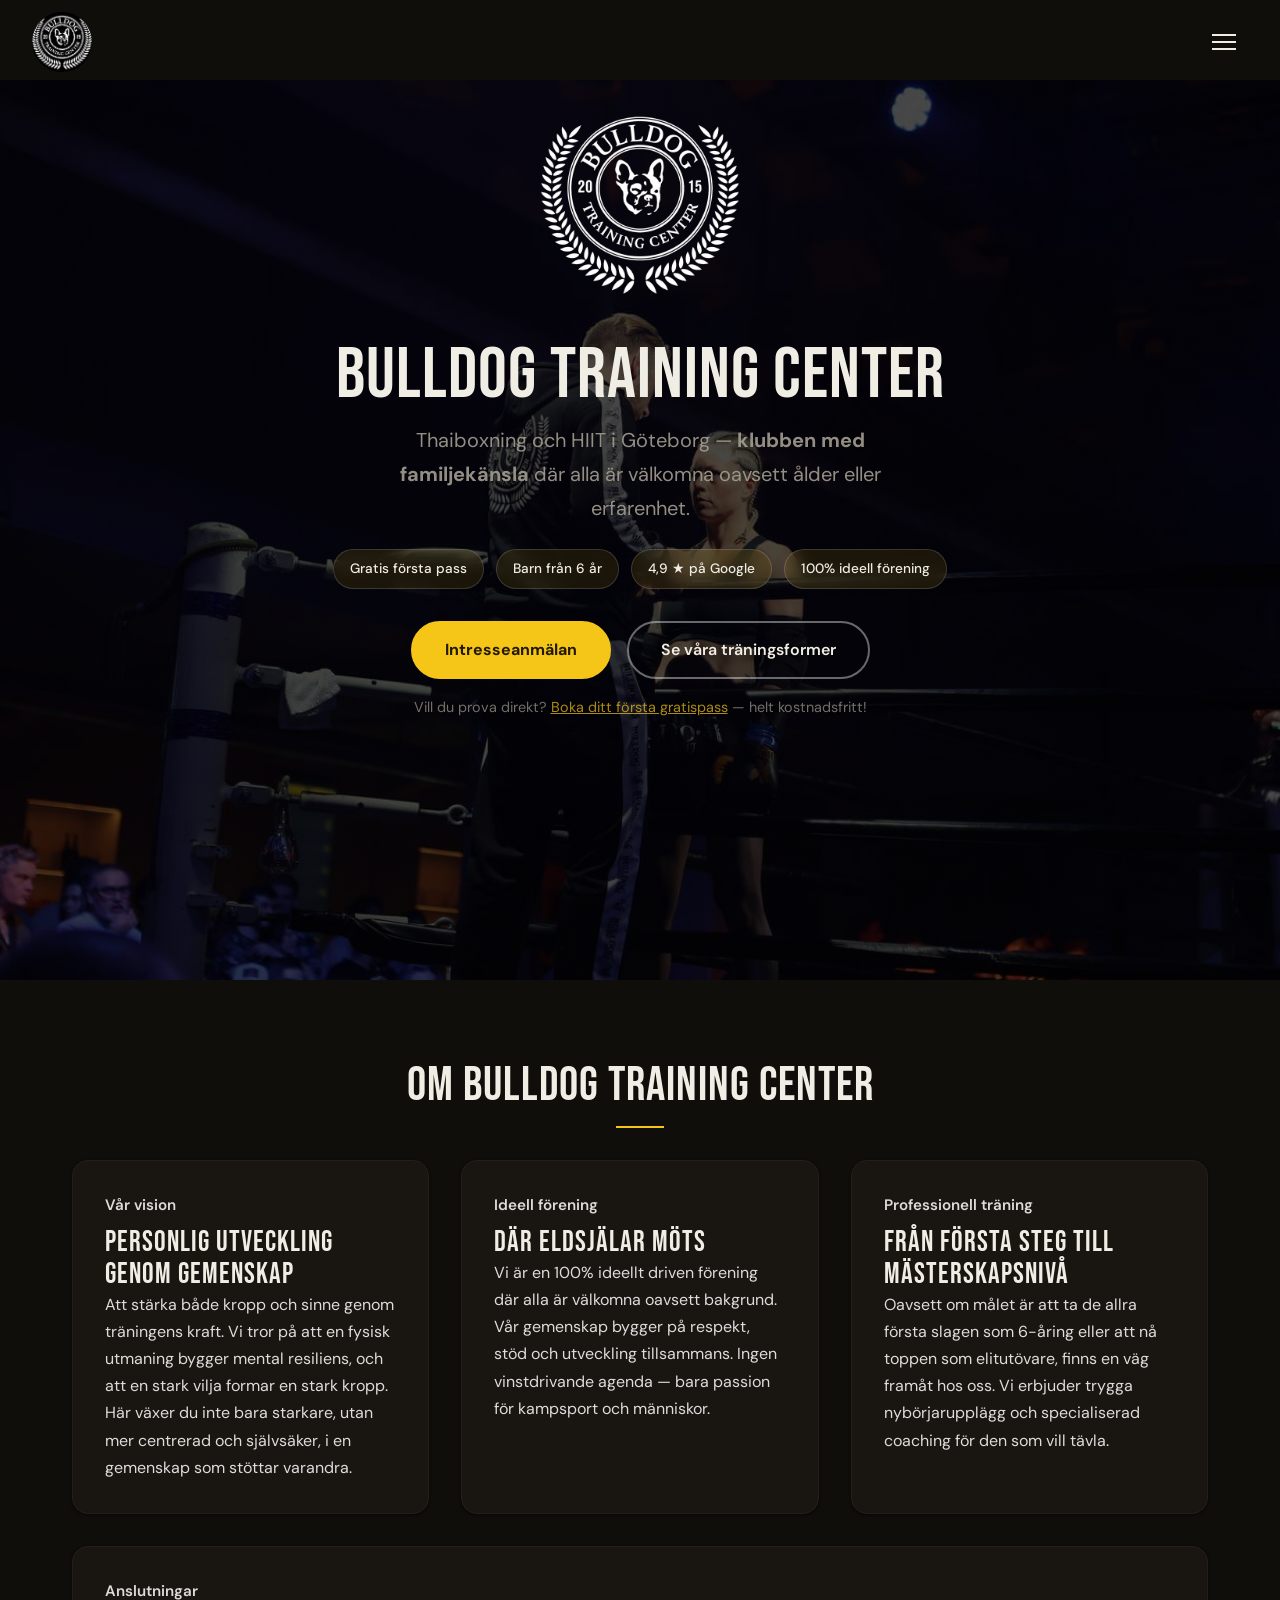
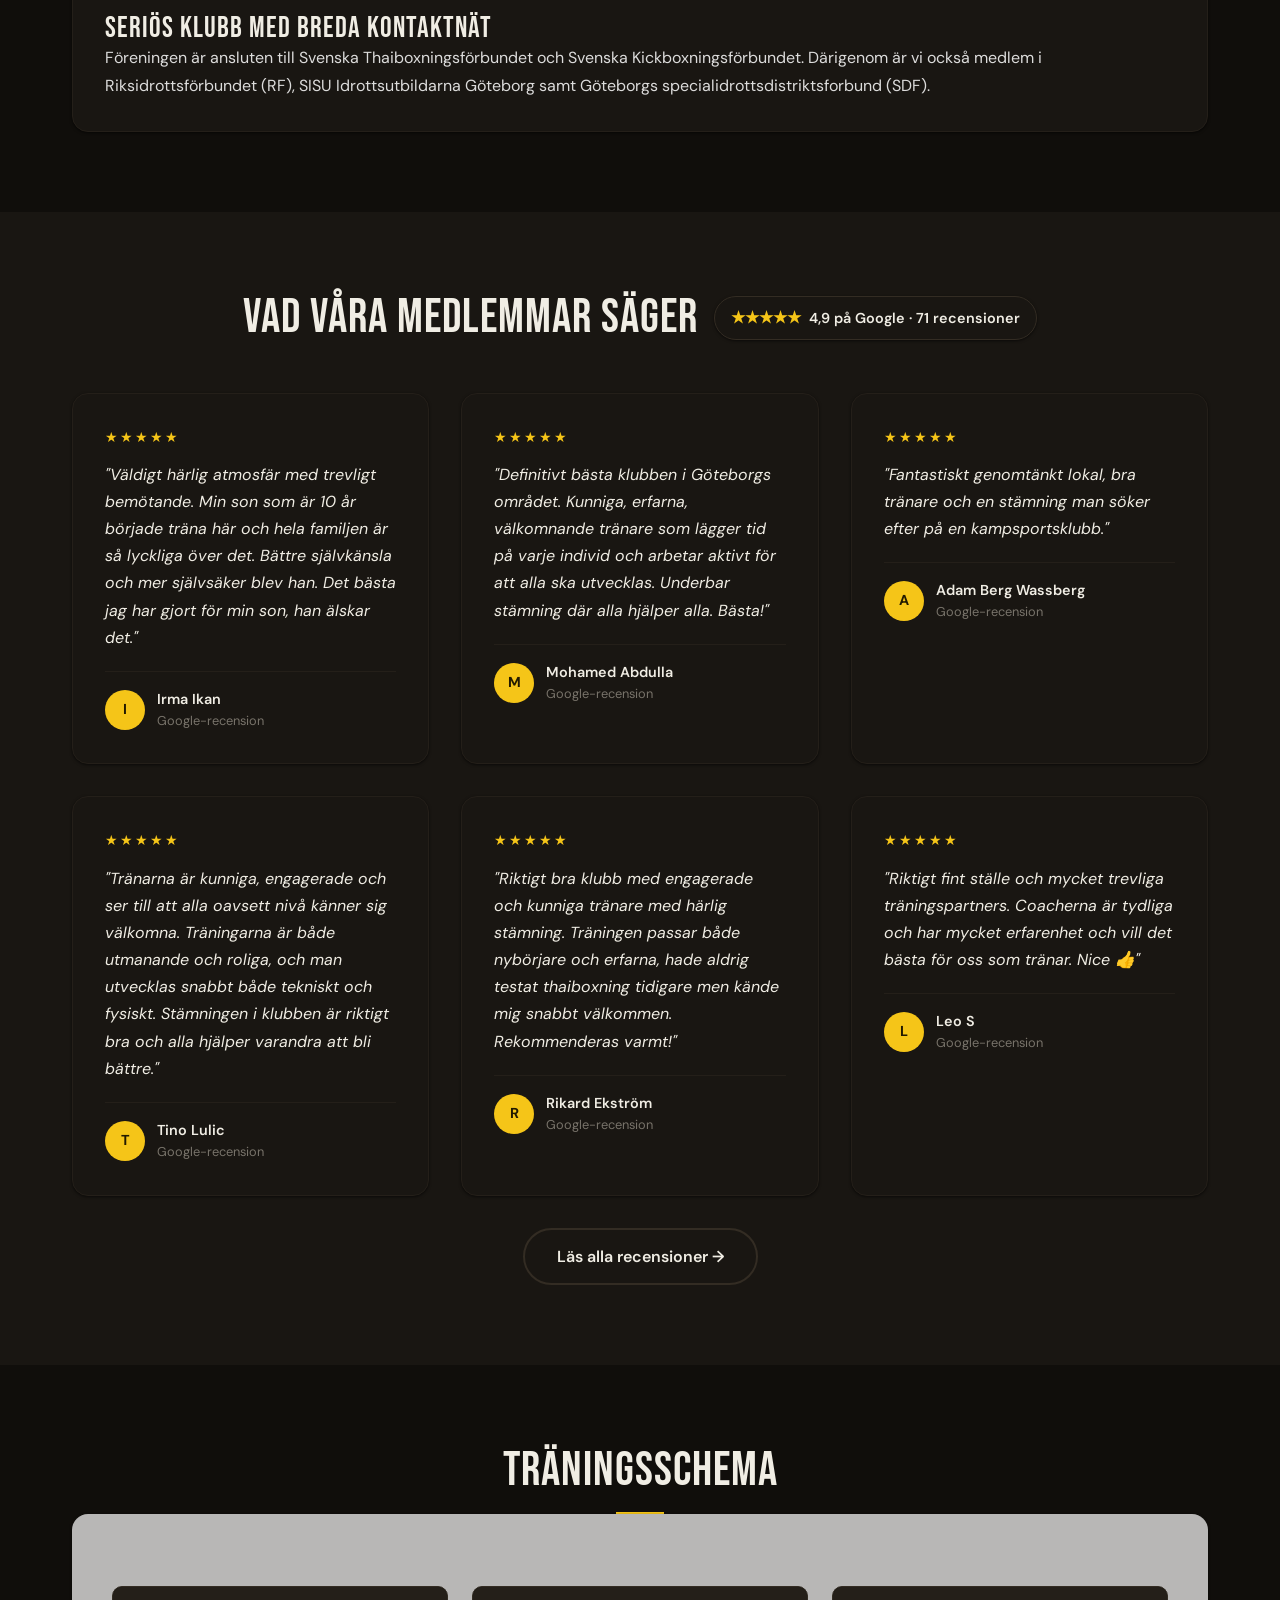
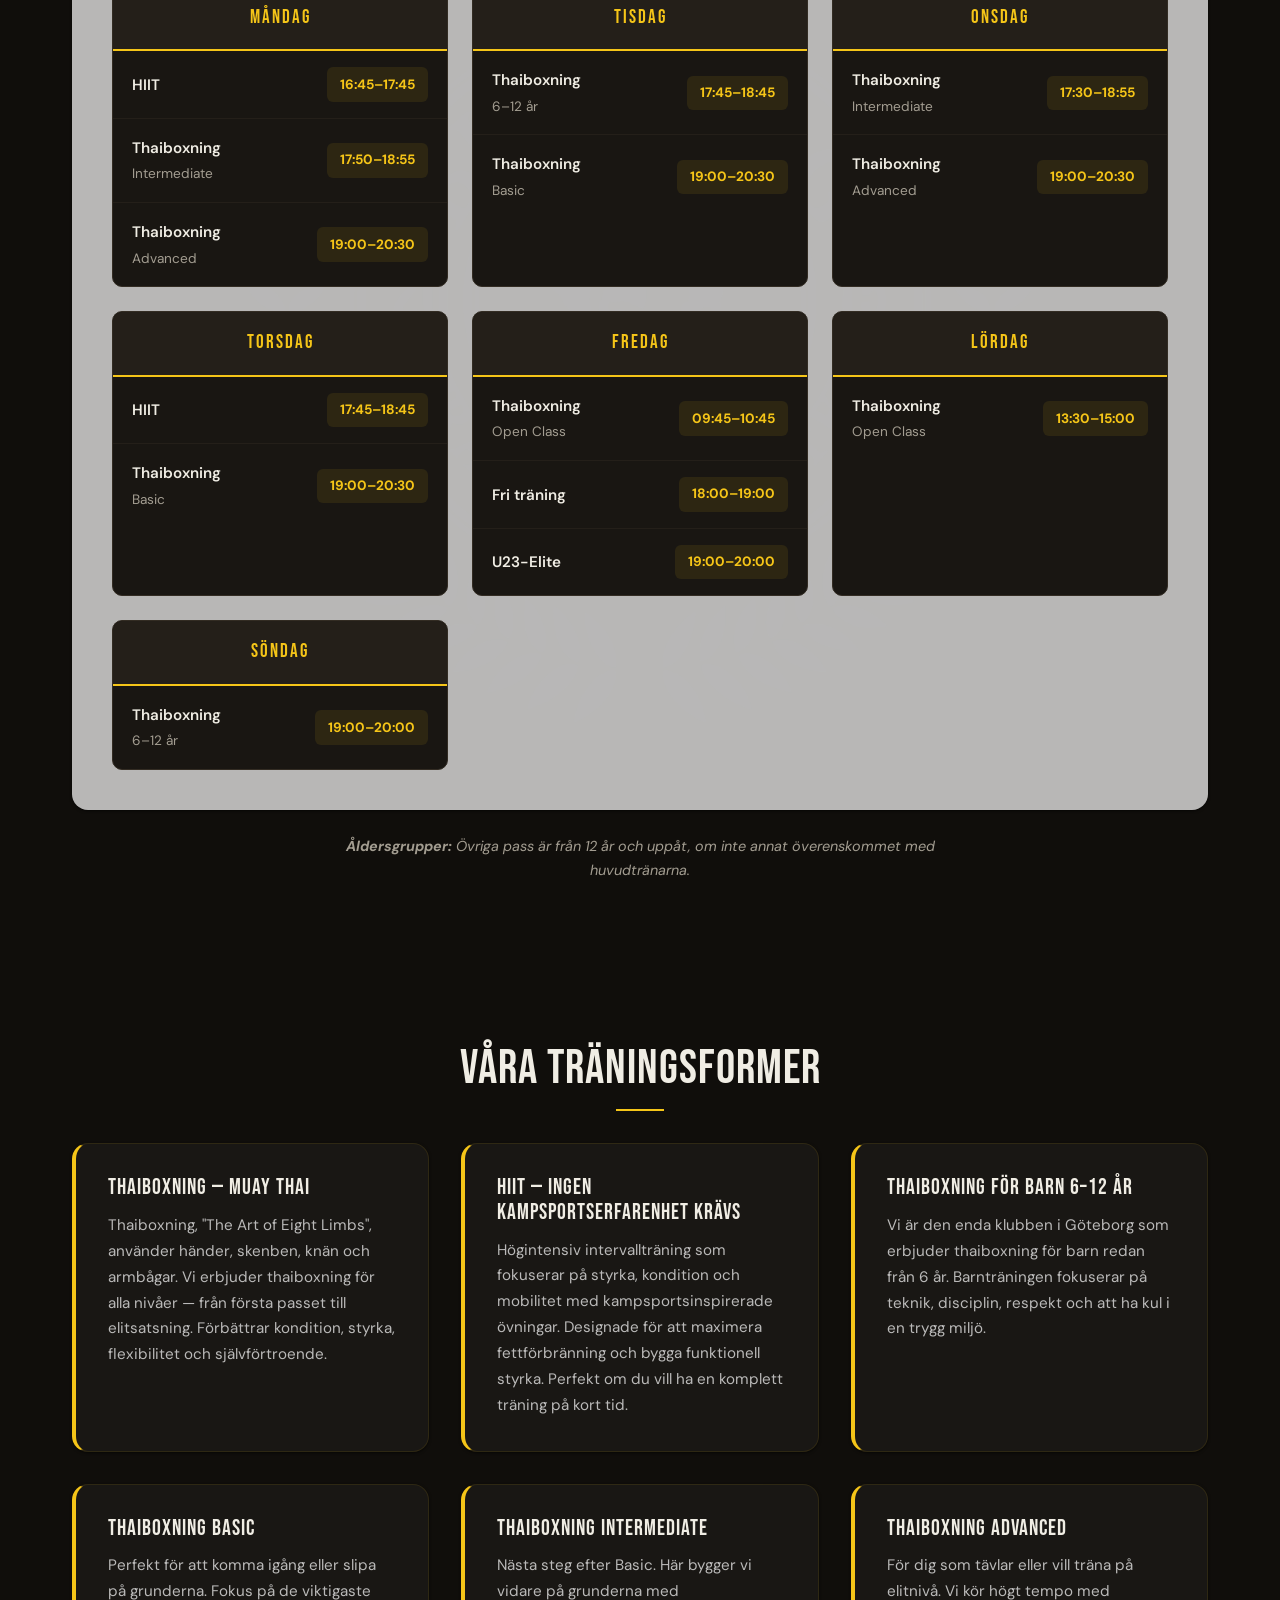
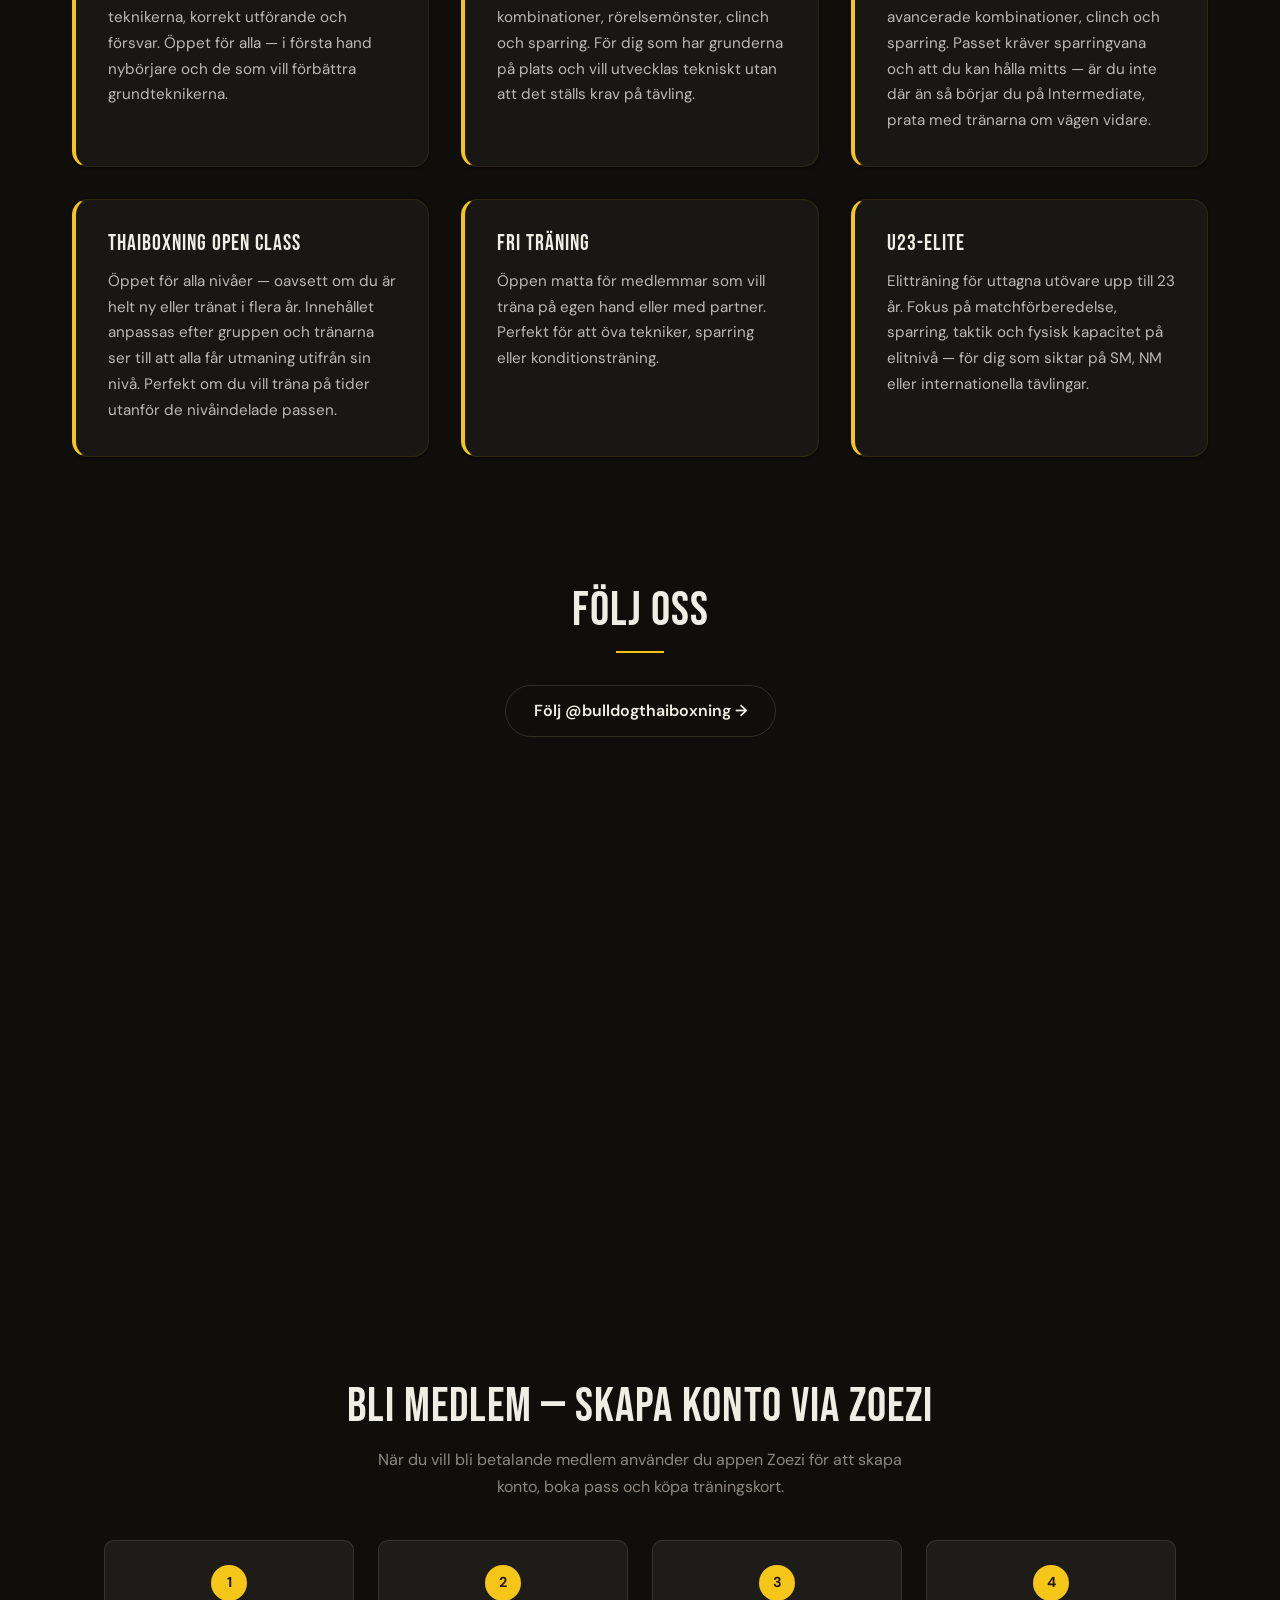
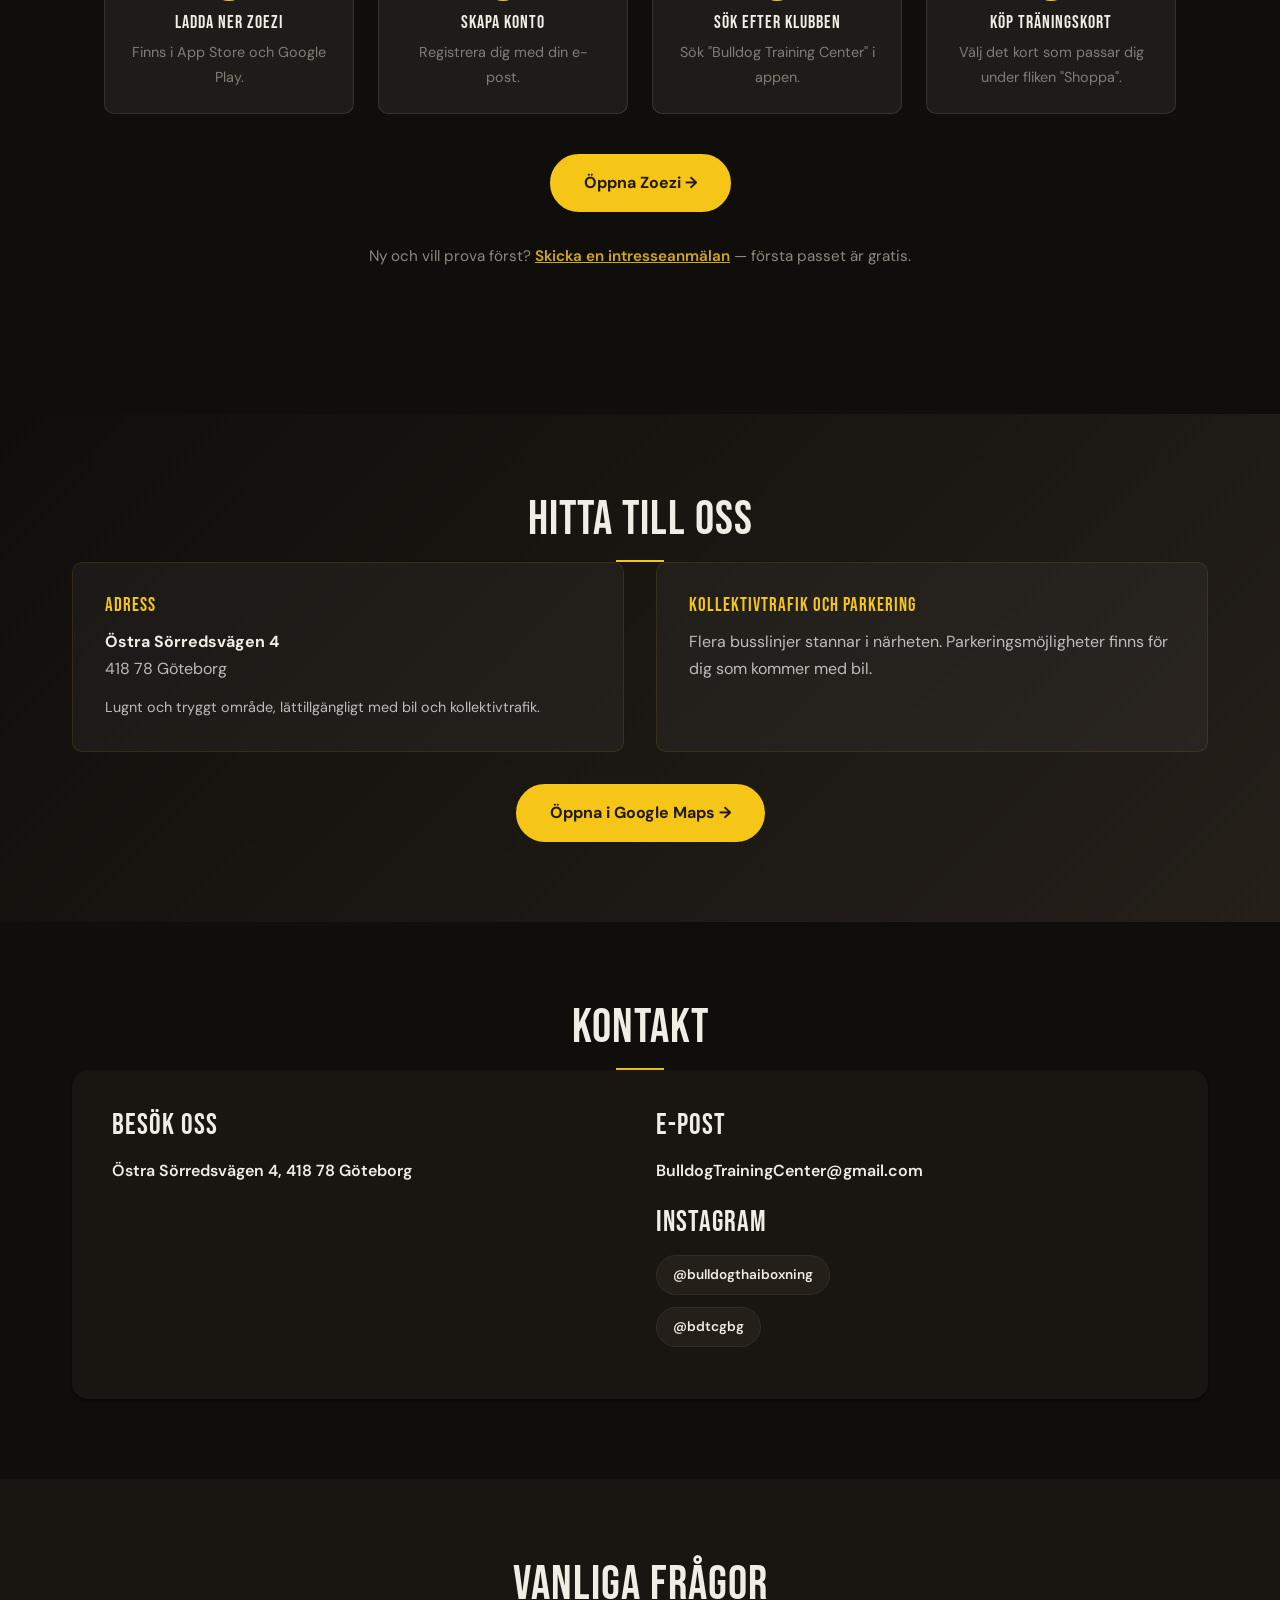
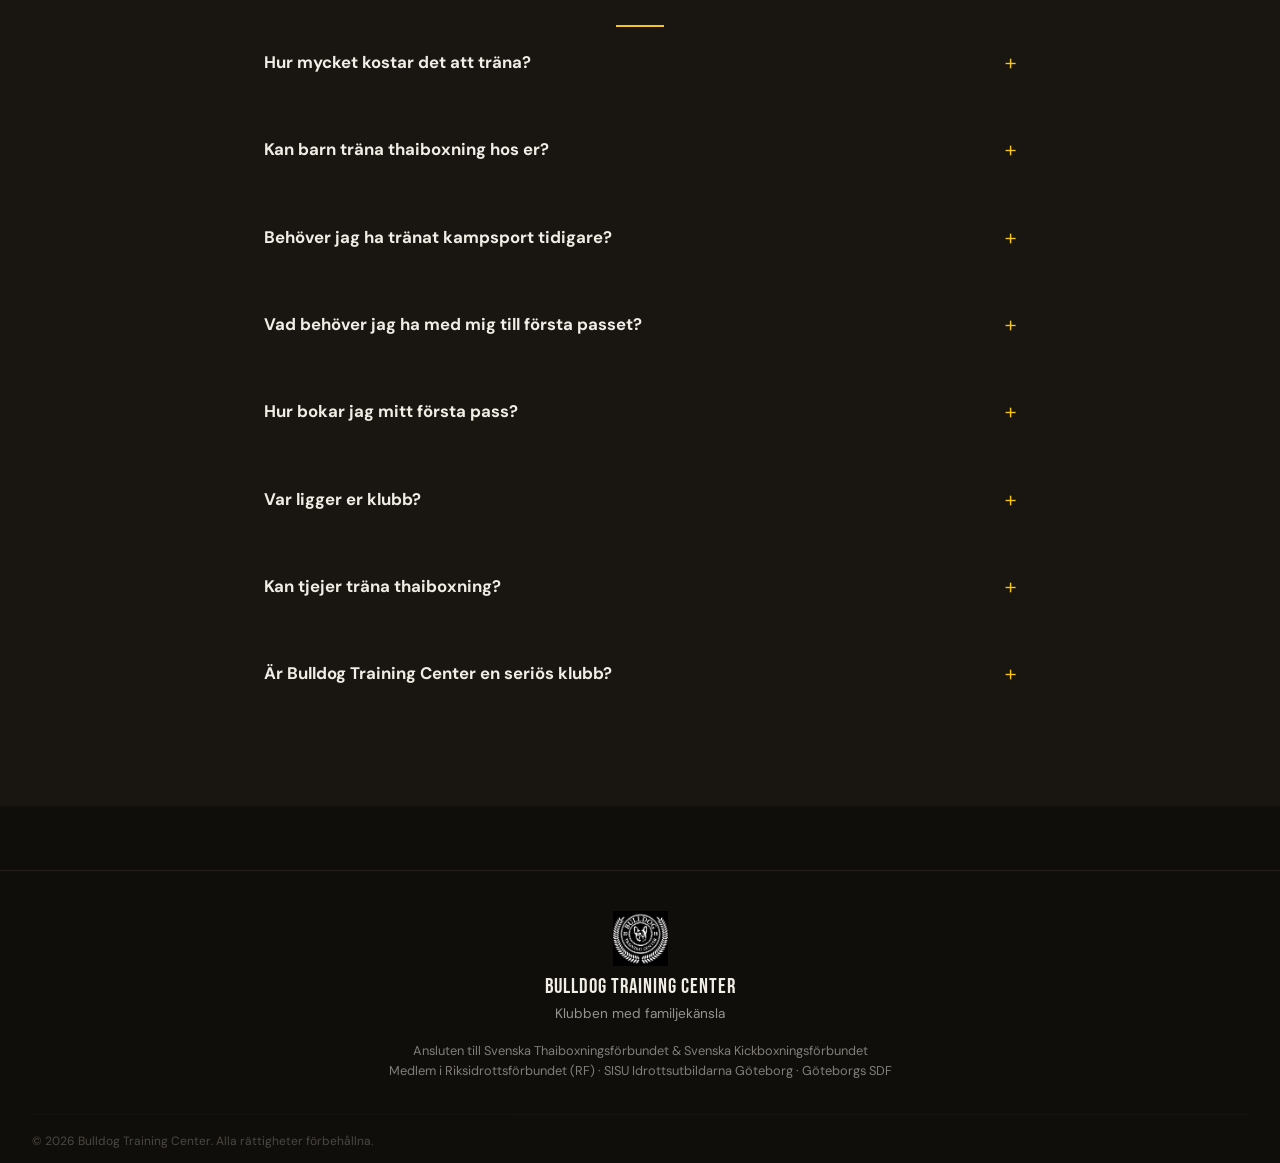
==== commit 9958157c: "Refactor contact section by removing inline styles Removed inline styles from contact-wrap divs for " ====
--- a/index.html
+++ b/index.html
@@ -568,12 +568,12 @@
         <section id="kontakt" class="section">
             <div class="container">
                 <h2 class="text-center">Kontakt</h2>
-                <div class="contact-wrap" style="background: linear-gradient(135deg, var(--black) 0%, #222 100%); color: var(--white);">
+                <div class="contact-wrap">
                     <div class="contact-grid">
                         <div>
                             <h3 style="margin-bottom: 1rem; color: var(--white);">Besök oss</h3>
                             <div class="contact-item">
-                                <a href="https://maps.google.com/?q=Östra+Sörredsvägen+4,+418+78+Göteborg" target="_blank" class="contact-link" style="color: rgba(255,255,255,0.85);">
+                                <a href="https://maps.google.com/?q=Östra+Sörredsvägen+4,+418+78+Göteborg" target="_blank" class="contact-link">
                                     Östra Sörredsvägen 4, 418 78 Göteborg
                                 </a>
                             </div>
@@ -581,7 +581,7 @@
                         <div>
                             <h3 style="margin-bottom: 1rem; color: var(--white);">E-post</h3>
                             <div class="contact-item">
-                                <a href="mailto:BulldogTrainingCenter@gmail.com" class="contact-link" style="color: rgba(255,255,255,0.85);">BulldogTrainingCenter@gmail.com</a>
+                                <a href="mailto:BulldogTrainingCenter@gmail.com" class="contact-link">BulldogTrainingCenter@gmail.com</a>
                             </div>
 
                             <h3 style="margin-top: 1.5rem; margin-bottom: 1rem; color: var(--white);">Instagram</h3>
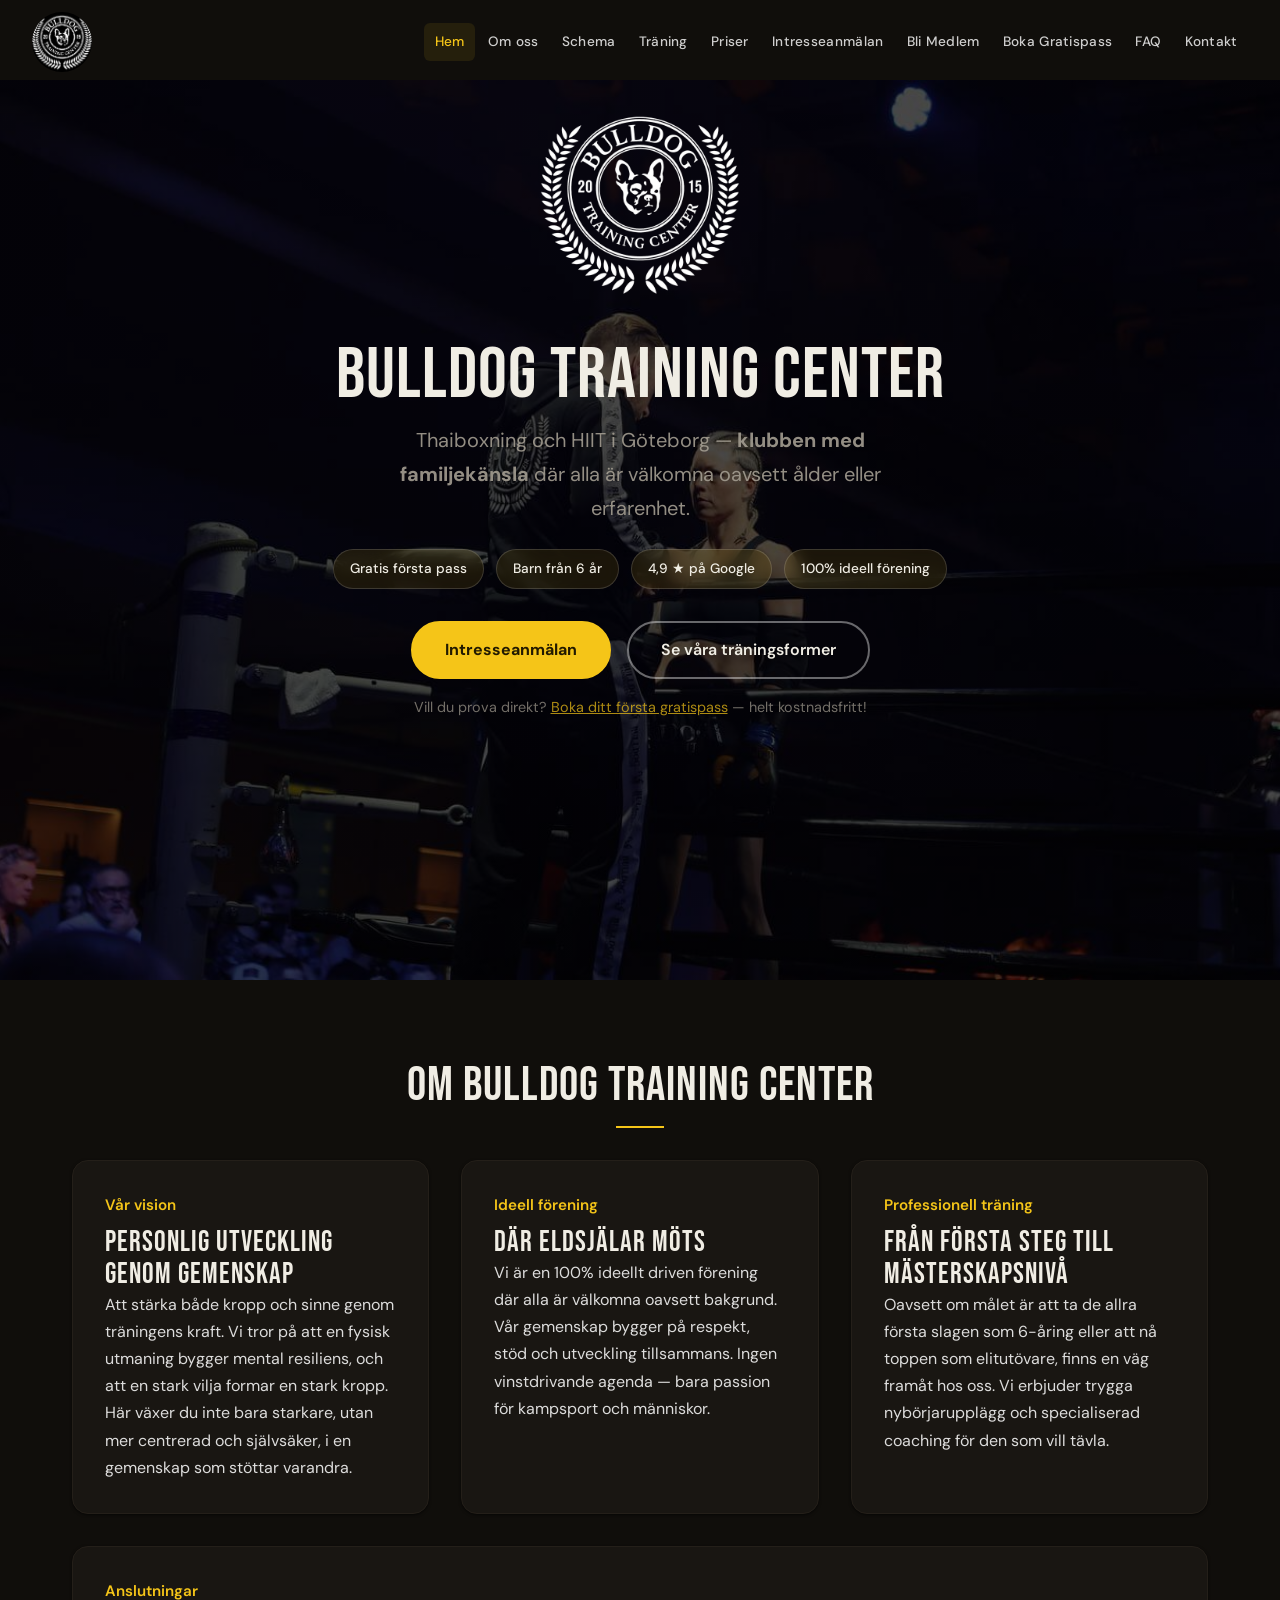
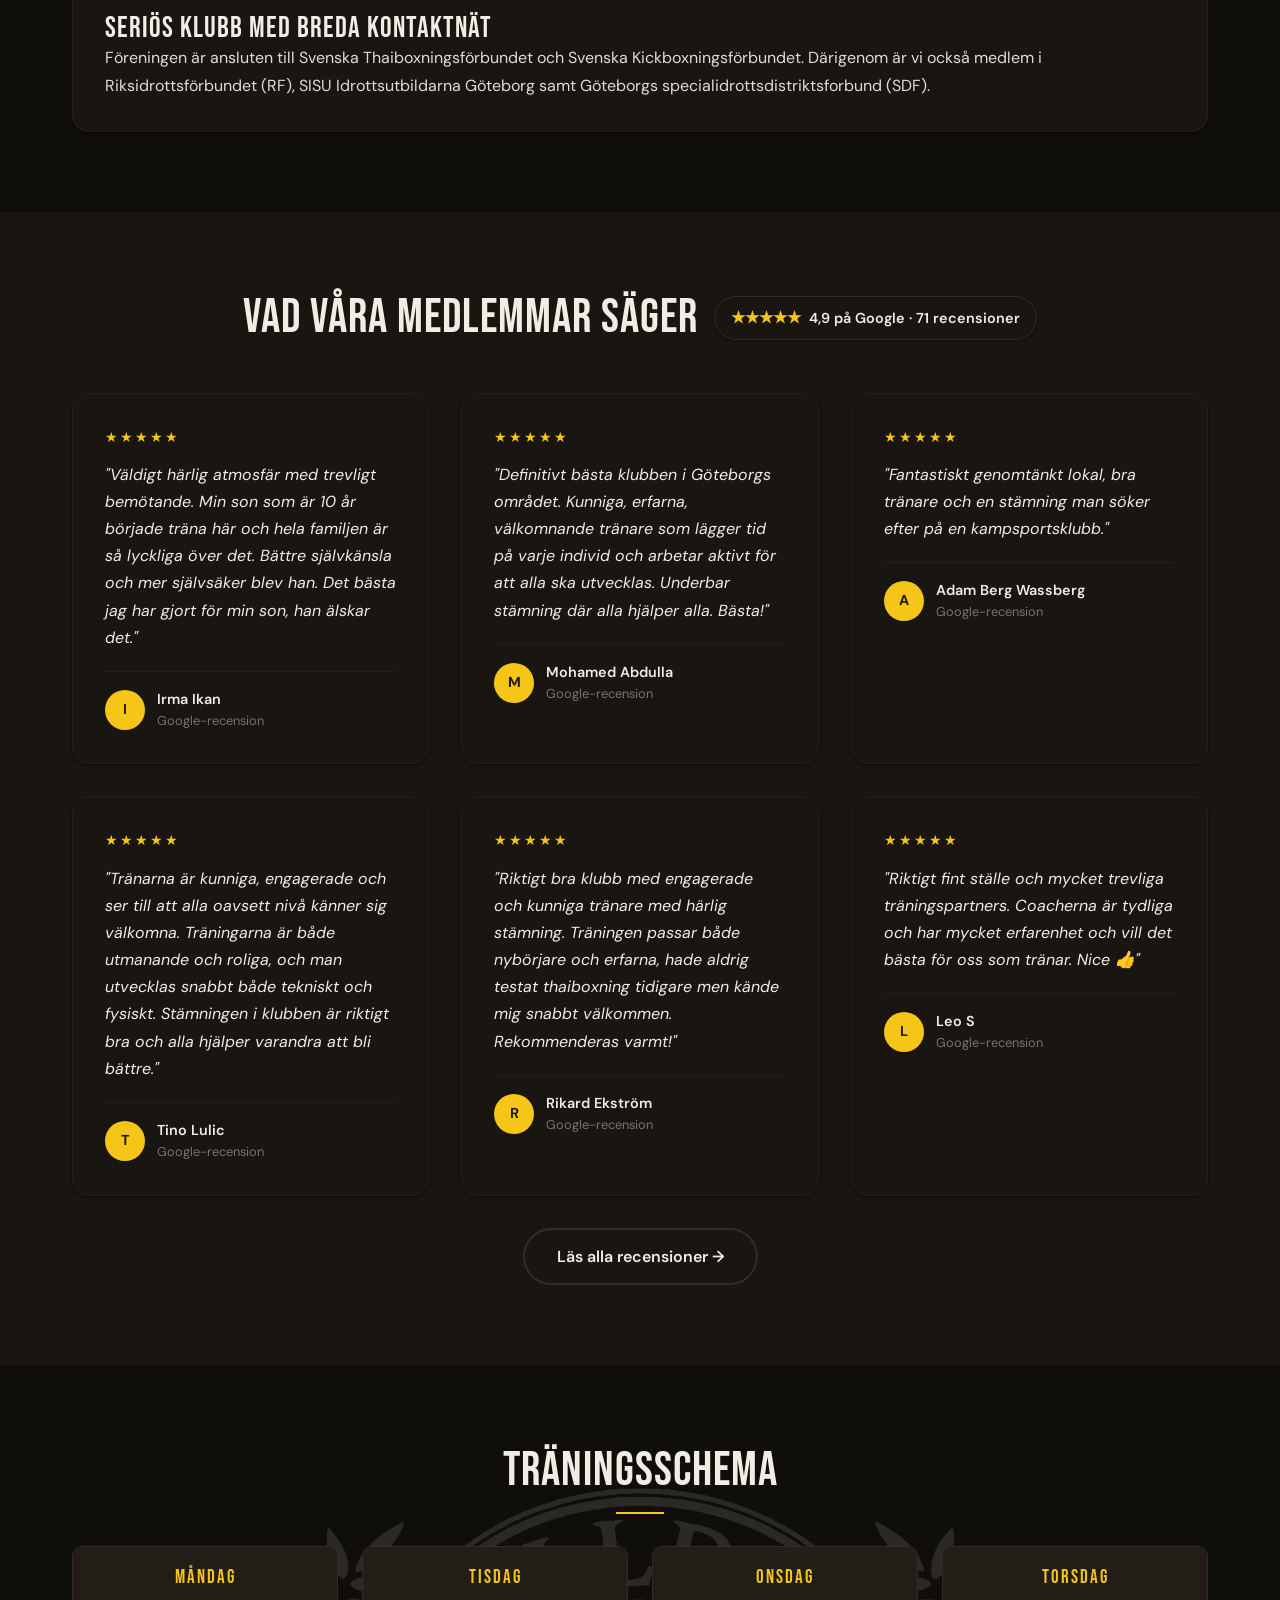
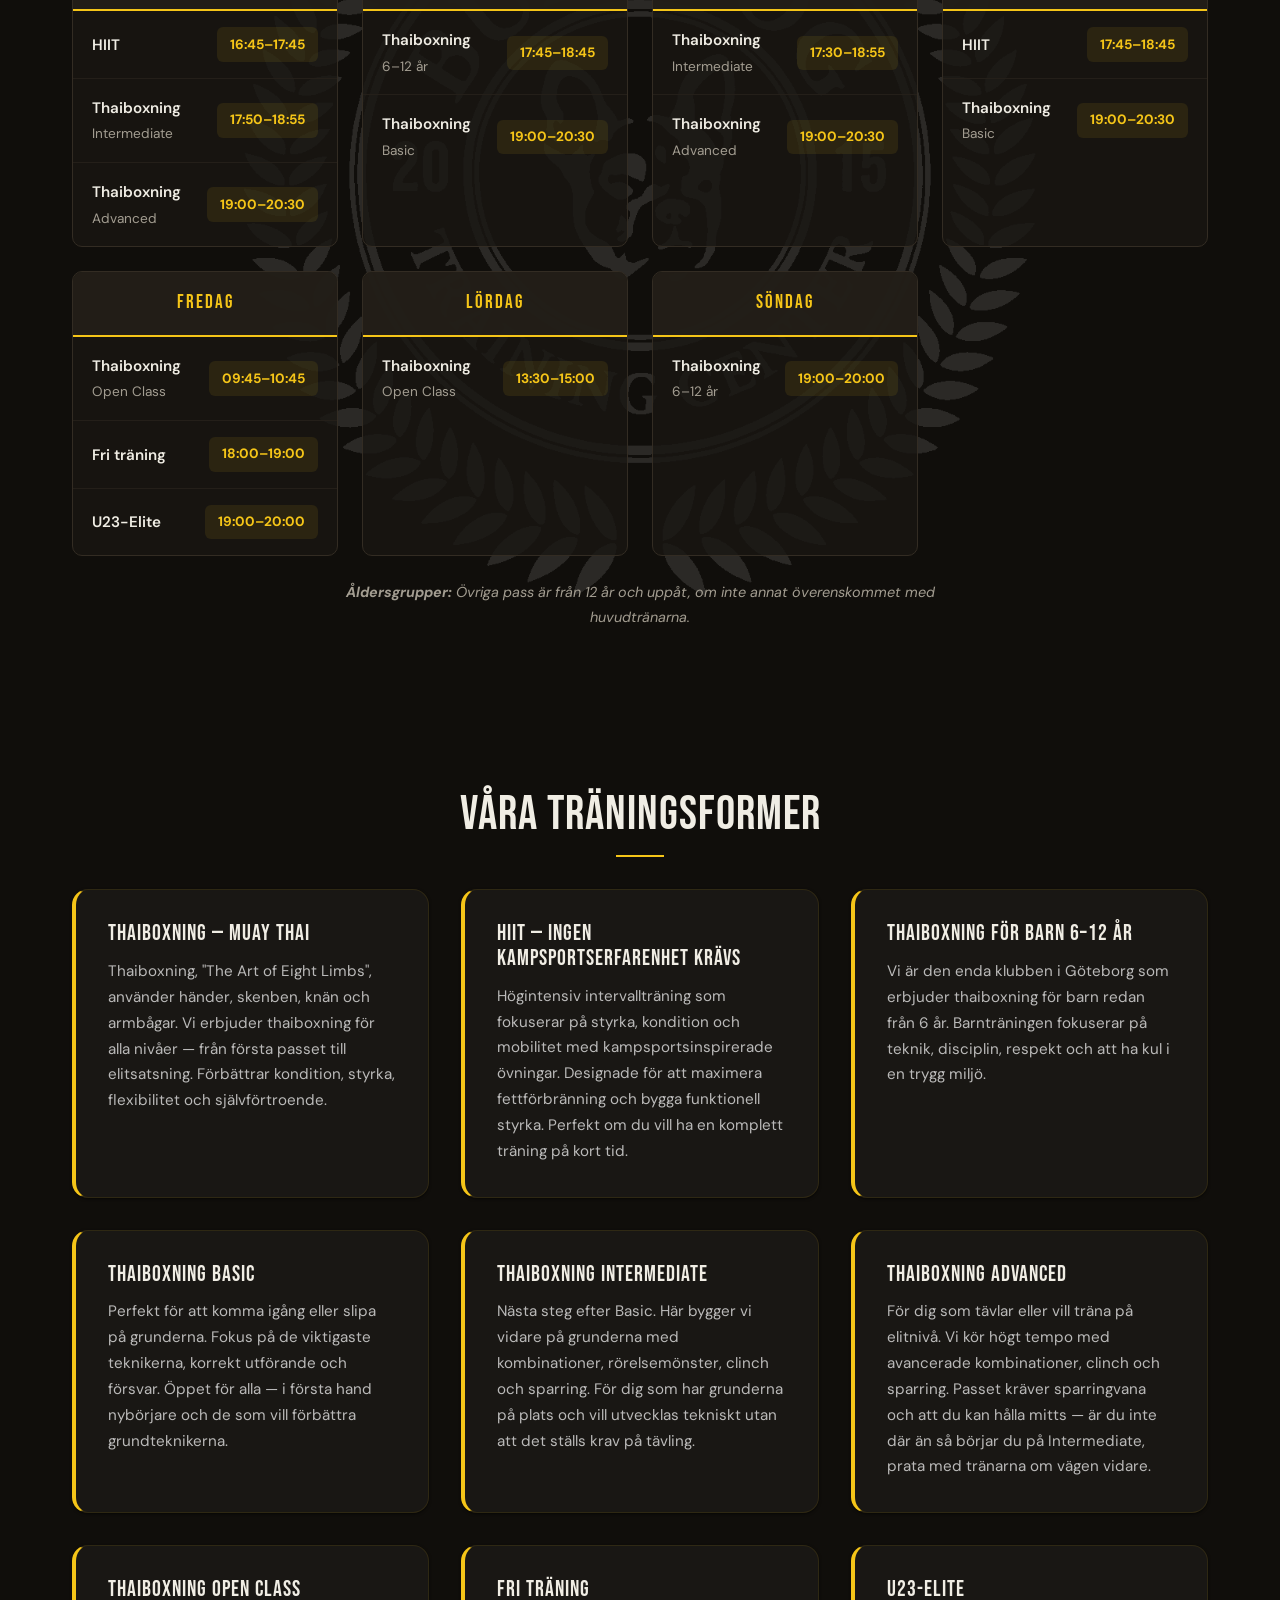
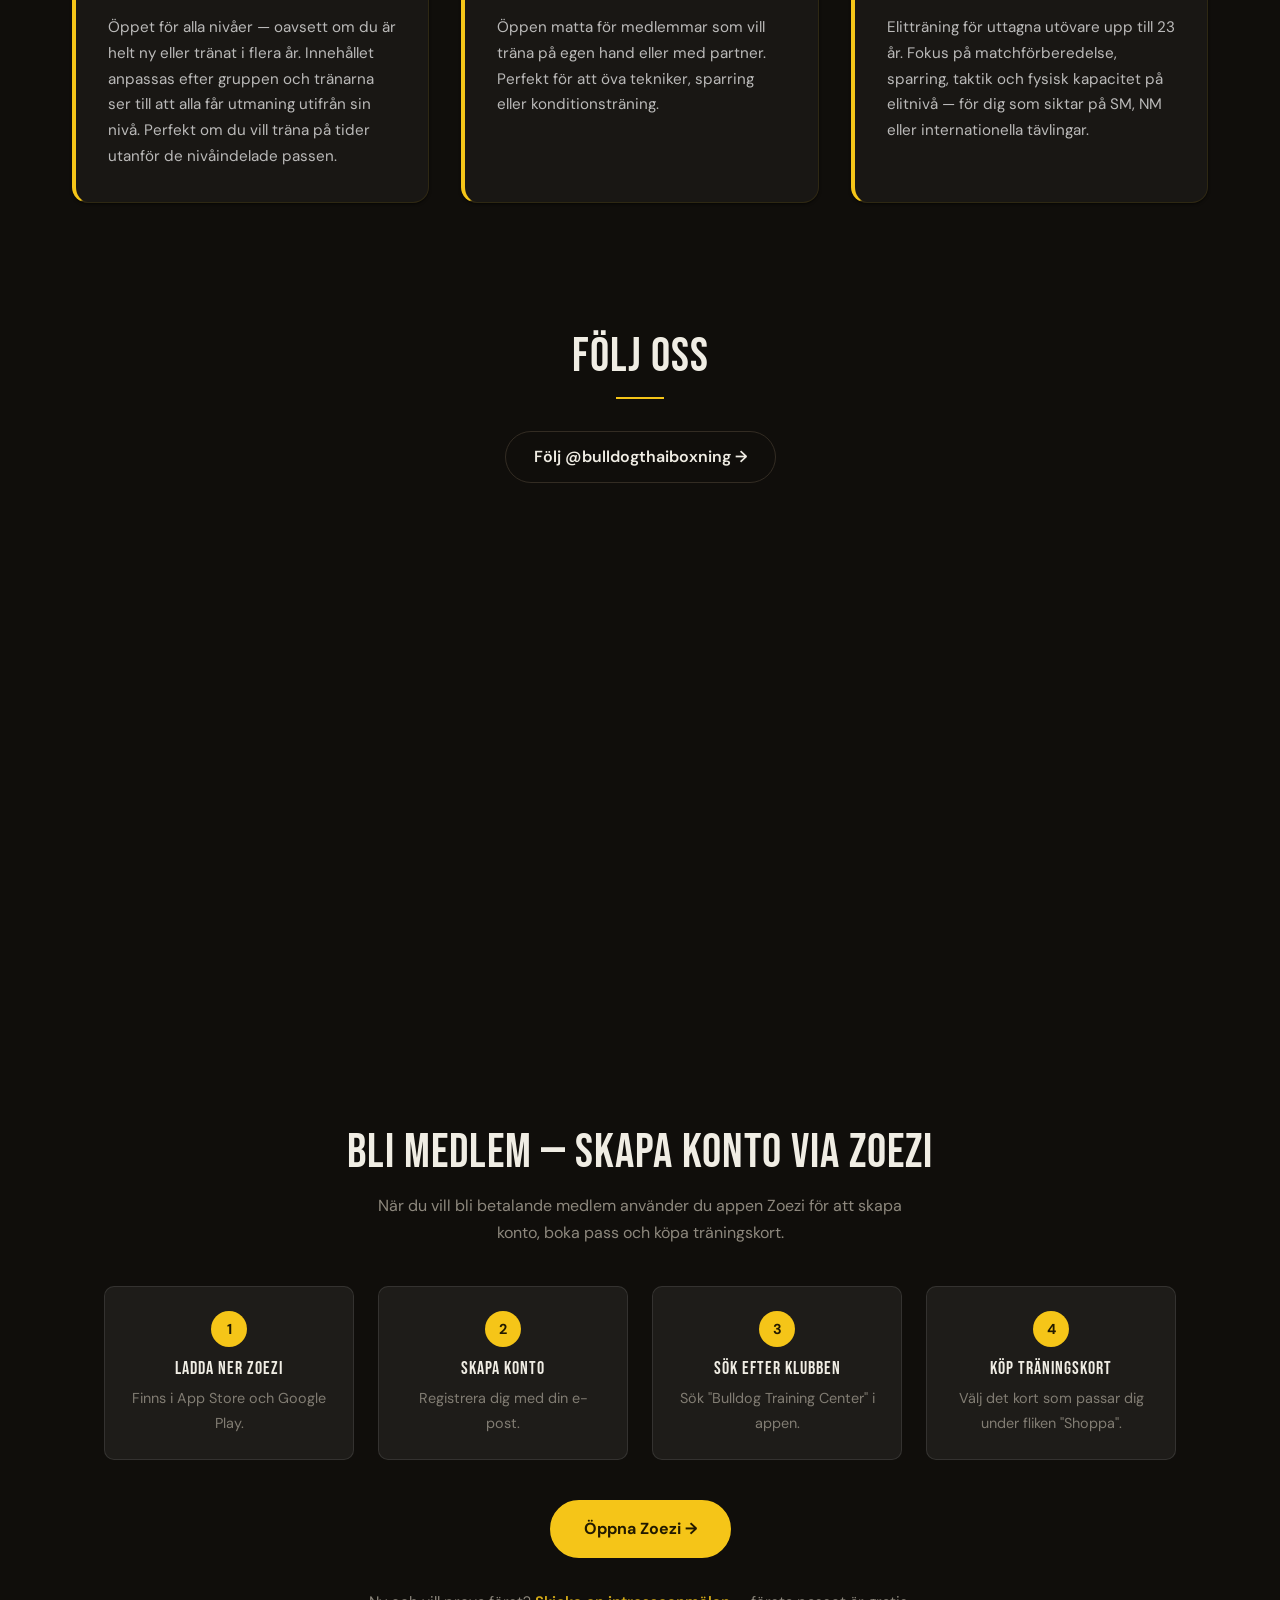
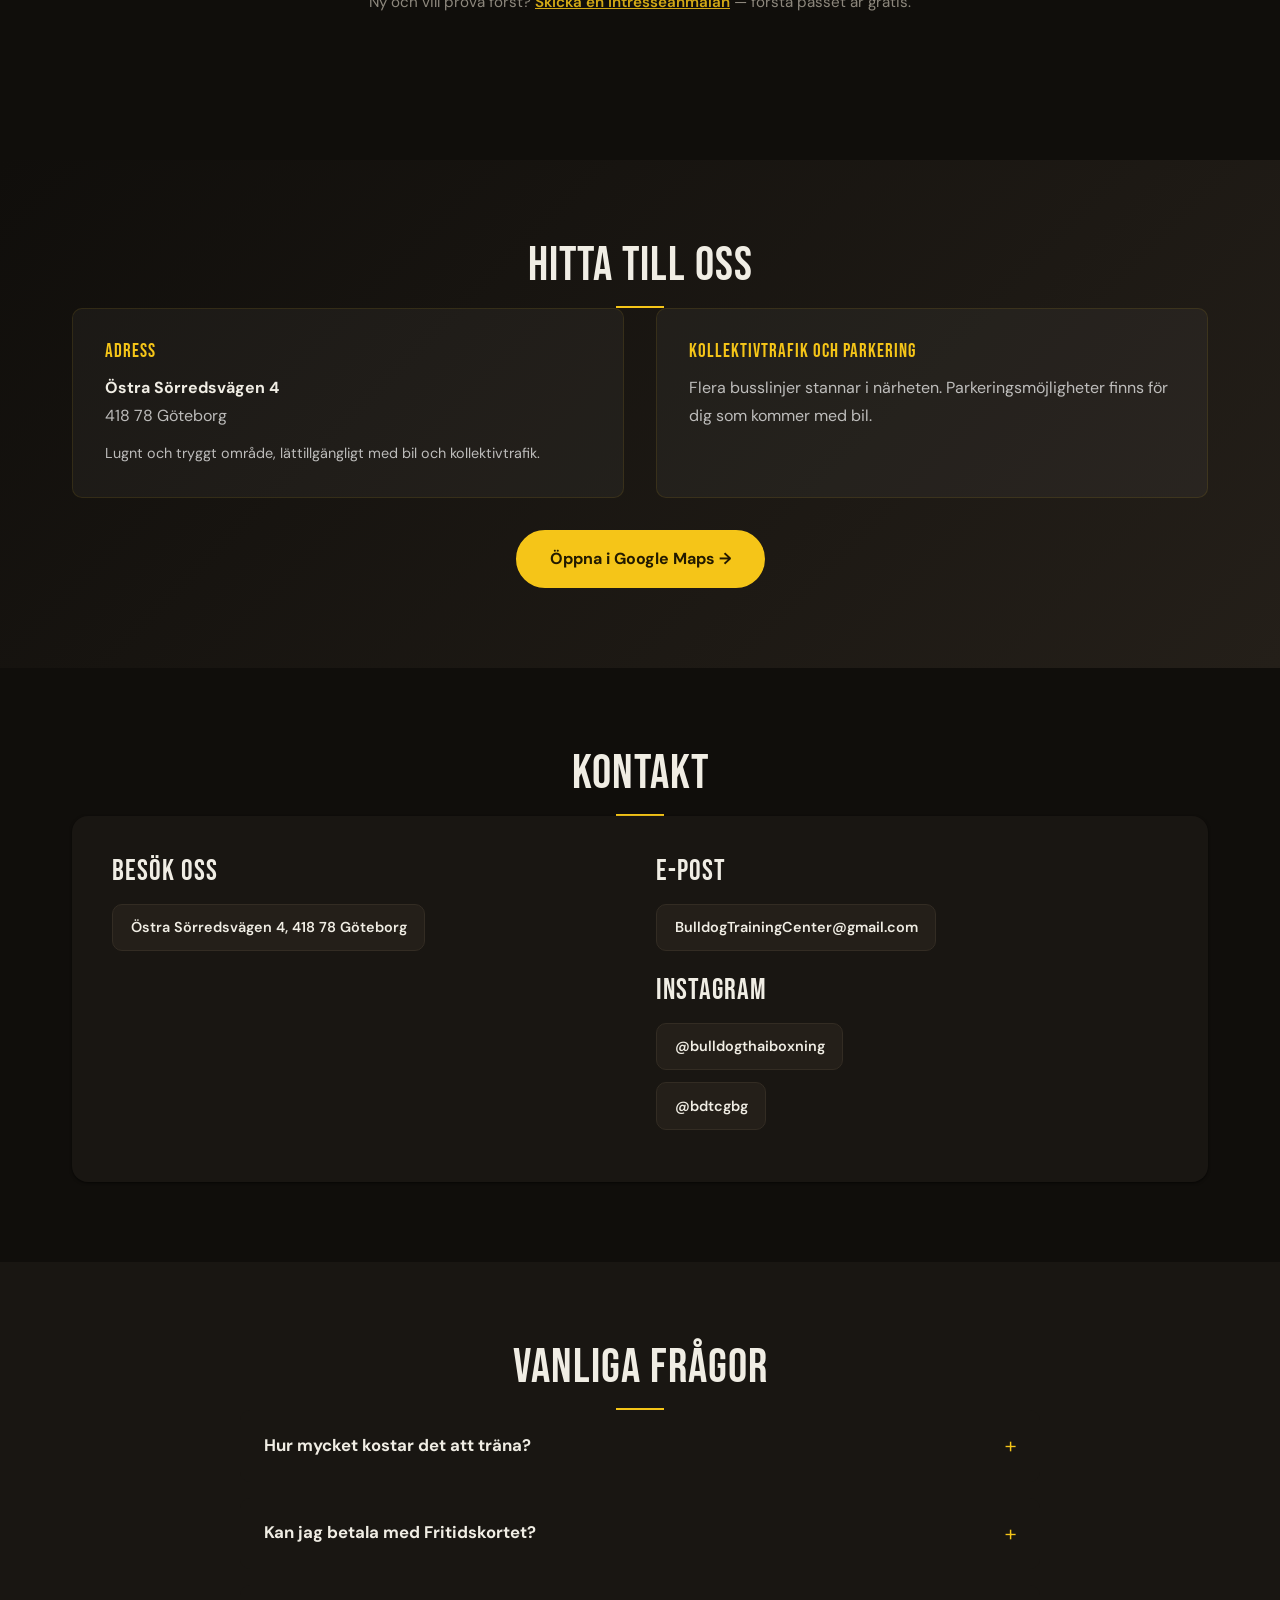
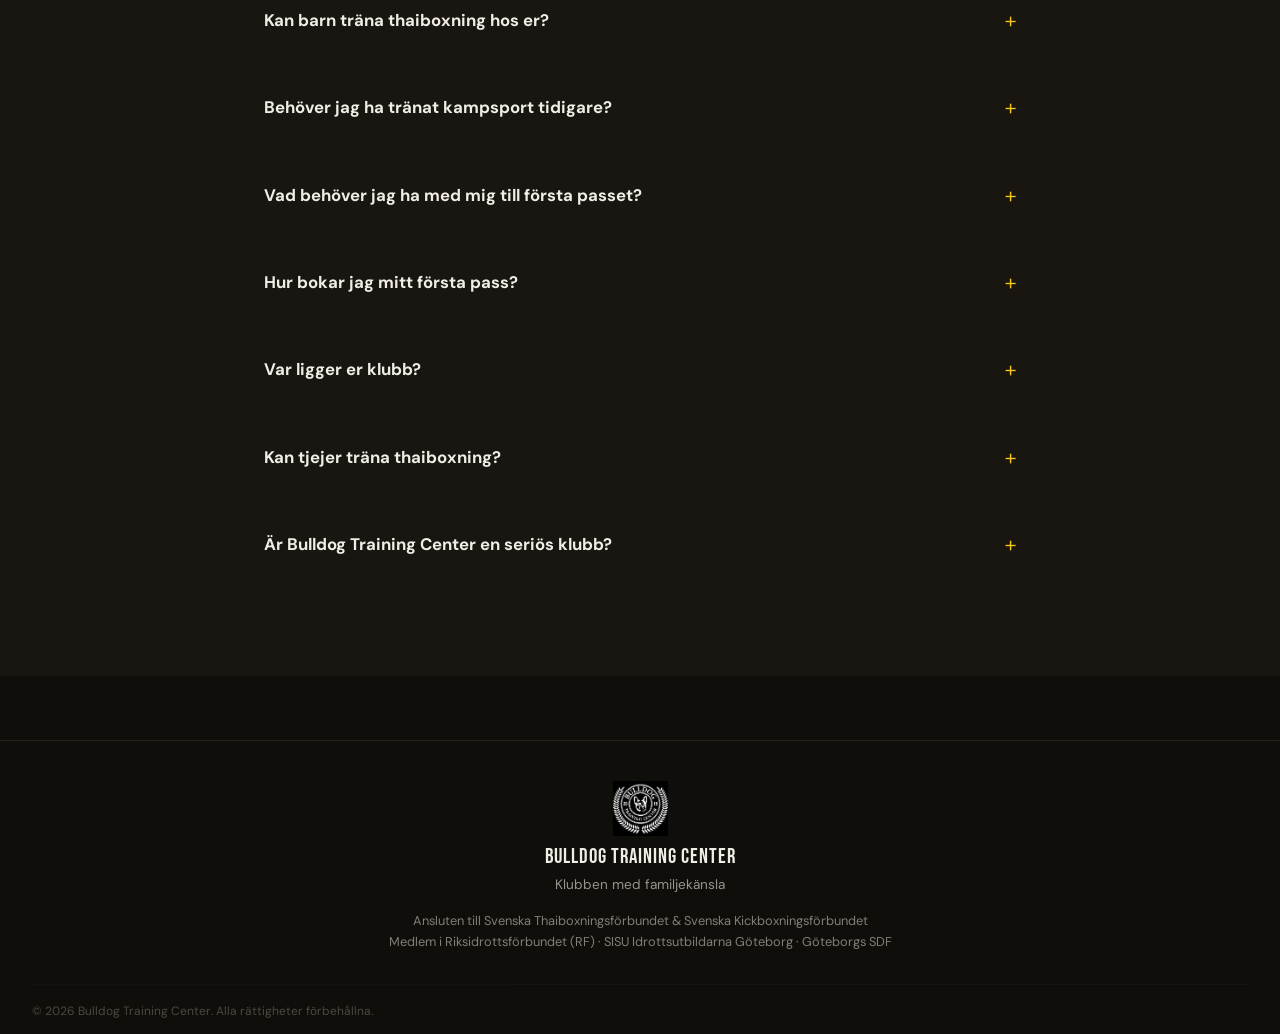
==== commit 70a7ddd7: "Add FAQ about Fritidskortet payment option" ====
--- a/index.html
+++ b/index.html
@@ -609,6 +609,11 @@
                     </div>
 
                     <div class="faq-item">
+                        <div class="faq-question">Kan jag betala med Fritidskortet?</div>
+                        <div class="faq-answer"><p>Ja, vi är anslutna till Fritidskortet! Är ditt barn 6–16 år kan du använda det för att betala tränings- och medlemsavgiften — 550 kr per barn och år, eller 2 500 kr (från 7 år) om hushållet fått bostadsbidrag året innan. Läs mer på vår <a href="Priser.html" style="color: var(--accent); font-weight: 600;">prissida</a>.</p></div>
+                    </div>
+
+                    <div class="faq-item">
                         <div class="faq-question">Kan barn träna thaiboxning hos er?</div>
                         <div class="faq-answer"><p>Ja! Vi är den enda klubben i Göteborg som tar emot barn redan från 6 år. Vi har specialanpassade barnpass för 6–12 år där fokus ligger på teknik, disciplin och glädje. Från 12 år kan man delta i övriga grupper.</p></div>
                     </div>
@@ -654,6 +659,7 @@
             "@type": "FAQPage",
             "mainEntity": [
                 { "@type": "Question", "name": "Hur mycket kostar det att träna på Bulldog Training Center?", "acceptedAnswer": { "@type": "Answer", "text": "Vi erbjuder flexibla träningskort via appen Zoezi — årskort, autogiro och engångskort. Se aktuella priser på vår prissida." } },
+                { "@type": "Question", "name": "Kan jag betala med Fritidskortet?", "acceptedAnswer": { "@type": "Answer", "text": "Ja, Bulldog Training Center är anslutet till Fritidskortet. Barn 6–16 år kan betala tränings- och medlemsavgift med 550 kr per år, eller 2 500 kr (från 7 år) om hushållet fått bostadsbidrag året innan." } },
                 { "@type": "Question", "name": "Kan barn träna thaiboxning hos er?", "acceptedAnswer": { "@type": "Answer", "text": "Ja, vi tar emot barn redan från 6 år med specialanpassade barnpass fokuserade på teknik, disciplin och glädje." } },
                 { "@type": "Question", "name": "Behöver jag ha tränat kampsport tidigare?", "acceptedAnswer": { "@type": "Answer", "text": "Nej, vi har Basic-pass för nybörjare och HIIT-pass som inte kräver kampsportserfarenhet." } },
                 { "@type": "Question", "name": "Vad behöver jag ha med mig till första passet?", "acceptedAnswer": { "@type": "Answer", "text": "Träningskläder, vattenflaska och handduk. Träna barfota eller i inomhusskor de första gångerna." } },
--- a/style.css
+++ b/style.css
@@ -184,7 +184,7 @@
     transform: translate(-50%, -50%);
     width: 800px;
     height: 800px;
-    opacity: 0.15;
+    opacity: 0.11;
     pointer-events: none;
     z-index: 0;
 }
@@ -193,6 +193,8 @@
     width: 100%;
     height: 100%;
     object-fit: contain;
+    /* logotypen är mörk — vänds till ljus siluett mot den svarta bakgrunden */
+    filter: brightness(0) invert(1);
 }
 
 #schema .container { position: relative; z-index: 1; }
@@ -285,7 +287,7 @@
 .card-dark { background: var(--canvas); color: var(--bone); border: 1px solid var(--rope); }
 .card-dark h3, .card-dark h4 { color: var(--white); }
 .card-dark p { color: rgba(255,255,255,0.85); max-width: none; }
-.card-subtitle { color: var(--accent); font-family: var(--font-body); font-size: 0.95rem; font-weight: 600; text-transform: none; letter-spacing: 0; margin-bottom: 0.5rem; }
+.card .card-subtitle, .card-subtitle { color: var(--gold); font-family: var(--font-body); font-size: 0.95rem; font-weight: 600; text-transform: none; letter-spacing: 0; margin-bottom: 0.5rem; max-width: none; }
 
 /* ============================================ GRIDS */
 .grid-2 { display: grid; grid-template-columns: repeat(auto-fit, minmax(300px, 1fr)); gap: 2rem; }
@@ -293,12 +295,12 @@
 .grid-4 { display: grid; grid-template-columns: repeat(auto-fit, minmax(250px, 1fr)); gap: 1.5rem; }
 
 /* ============================================ SCHEDULE */
-.schedule-wrap { background: rgba(255,255,255,0.7); padding: 2.5rem; border-radius: var(--radius-lg); box-shadow: var(--shadow-sm); }
+.schedule-wrap { background: transparent; padding: 0; border-radius: 0; box-shadow: none; }
 .schedule-grid { display: grid; grid-template-columns: repeat(auto-fit, minmax(260px, 1fr)); gap: 1.5rem; margin-top: 2rem; }
 
-.day-card { background: var(--canvas); border: 1px solid var(--rope-strong); border-radius: var(--radius); overflow: hidden; transition: transform var(--transition), box-shadow var(--transition); }
+.day-card { background: rgba(25, 22, 18, 0.78); border: 1px solid var(--rope-strong); border-radius: var(--radius); overflow: hidden; transition: transform var(--transition), box-shadow var(--transition); }
 .day-card:hover { transform: translateY(-3px); box-shadow: var(--shadow-md); border-color: var(--gold); }
-.day-card-header { background: var(--rope); color: var(--gold); border-bottom: 2px solid var(--gold); padding: 1rem 1.2rem; font-family: var(--font-display); font-size: 1.2rem; letter-spacing: 2px; text-align: center; }
+.day-card-header { background: rgba(36, 31, 25, 0.88); color: var(--gold); border-bottom: 2px solid var(--gold); padding: 1rem 1.2rem; font-family: var(--font-display); font-size: 1.2rem; letter-spacing: 2px; text-align: center; }
 .class-row { padding: 1rem 1.2rem; border-bottom: 1px solid var(--gray-200); display: flex; justify-content: space-between; align-items: center; gap: 1rem; min-height: 60px; transition: background var(--transition); }
 .class-row:last-child { border-bottom: none; }
 .class-row:hover { background: var(--gray-100); }
@@ -369,7 +371,7 @@
 .instagram-section h2 { color: var(--white); text-align: center; margin-bottom: 2rem; }
 .instagram-follow { text-align: center; margin-top: 2rem; }
 .btn-instagram { display: inline-flex; align-items: center; gap: 0.5rem; background: transparent; border: 1px solid var(--rope-strong); color: var(--bone); padding: 12px 28px; border-radius: 50px; font-weight: 600; font-size: 1rem; transition: all var(--transition); }
-.btn-instagram:hover { transform: translateY(-2px); box-shadow: 0 8px 25px rgba(131, 58, 180, 0.4); }
+.btn-instagram:hover { transform: translateY(-2px); border-color: var(--gold); box-shadow: 0 8px 28px var(--gold-glow); }
 
 /* ============================================ LOCATION */
 .location-section { background: linear-gradient(135deg, var(--leather) 0%, var(--rope) 100%); color: var(--bone); padding: 5rem 0; }
@@ -383,10 +385,9 @@
 .contact-wrap { background: var(--canvas); padding: 2.5rem; border-radius: var(--radius-lg); box-shadow: var(--shadow-sm); }
 .contact-grid { display: grid; grid-template-columns: repeat(auto-fit, minmax(250px, 1fr)); gap: 2rem; }
 .contact-item { display: flex; align-items: center; gap: 0.75rem; margin: 0.75rem 0; }
-.contact-link { font-weight: 600; transition: color var(--transition); }
-.contact-link:hover { color: var(--accent); }
-.instagram-pill { display: inline-flex; align-items: center; gap: 0.4rem; background: var(--rope); border: 1px solid var(--rope-strong); color: var(--bone) !important; padding: 0.5rem 1rem; border-radius: 50px; font-size: 0.85rem; font-weight: 600; transition: all var(--transition); }
-.instagram-pill:hover { transform: translateY(-2px); box-shadow: 0 4px 15px rgba(131, 58, 180, 0.4); }
+.contact-link, .instagram-pill { display: inline-flex; align-items: center; gap: 0.5rem; background: var(--rope); border: 1px solid var(--rope-strong); border-radius: var(--radius); padding: 0.7rem 1.1rem; color: var(--bone) !important; font-size: 0.9rem; font-weight: 600; text-decoration: none; transition: all var(--transition); }
+.contact-link:hover, .instagram-pill:hover { transform: translateY(-2px); color: var(--gold) !important; border-color: var(--gold); box-shadow: 0 6px 22px var(--gold-glow); }
+
 
 /* ============================================ FAQ */
 .faq-list { max-width: 800px; margin: 0 auto; }
@@ -449,6 +450,24 @@
 .info-box { background: var(--canvas); color: var(--bone); padding: 2rem; border-radius: var(--radius-lg); margin: 2rem 0; border-left: 4px solid var(--accent); }
 .info-box h3 { color: var(--accent); margin-bottom: 0.75rem; }
 
+/* --- Fritidskortet-box på prissidan --- */
+.fritidskort-box { background: linear-gradient(180deg, var(--gold-wash) 0%, var(--canvas) 55%); border: 2px solid var(--gold); border-radius: var(--radius-lg); padding: 2rem; margin: 2rem 0; }
+.fritidskort-head { display: flex; flex-direction: column; gap: 0.5rem; margin-bottom: 1rem; }
+.fritidskort-tag { align-self: flex-start; font-size: 0.72rem; font-weight: 700; letter-spacing: 1px; text-transform: uppercase; color: var(--ink); background: var(--gold); border-radius: 50px; padding: 0.25rem 0.8rem; }
+.fritidskort-head h3 { color: var(--bone); font-size: 1.6rem; margin: 0; }
+.fritidskort-box p { color: var(--ash); max-width: none; margin: 0 0 1.25rem; }
+.fritidskort-box strong { color: var(--bone); }
+.fritidskort-amounts { display: grid; grid-template-columns: 1fr 1fr; gap: 1rem; margin-bottom: 1.25rem; }
+.fritidskort-amount { background: var(--rope); border: 1px solid var(--rope-strong); border-radius: var(--radius); padding: 1.25rem; }
+.fritidskort-kr { font-family: var(--font-display); font-size: 2.2rem; letter-spacing: 1px; color: var(--gold); line-height: 1; margin-bottom: 0.5rem; }
+.fritidskort-label { font-size: 0.85rem; color: var(--ash); line-height: 1.5; }
+.fritidskort-note { font-size: 0.85rem; color: var(--ash-dim) !important; margin-bottom: 0 !important; }
+.fritidskort-note a { color: var(--gold); font-weight: 600; text-decoration: underline; text-underline-offset: 3px; }
+
+@media (max-width: 768px) {
+    .fritidskort-amounts { grid-template-columns: 1fr; }
+}
+
 /* ============================================ SPORT SELECTION (intresseanmälan) */
 .sport-selection h3 { font-family: var(--font-body); font-size: 1.2rem; font-weight: 700; margin-bottom: 1.5rem; color: var(--bone); text-transform: none; letter-spacing: 0; }
 .sport-options { display: grid; grid-template-columns: repeat(auto-fit, minmax(240px, 1fr)); gap: 1.5rem; margin: 1rem 0; }
@@ -464,12 +483,29 @@
 .thaiboxning-suboptions h4 { font-family: var(--font-body); color: var(--accent); font-size: 1rem; font-weight: 700; margin-bottom: 1rem; text-transform: none; letter-spacing: 0; }
 .suboption { margin: 0.5rem 0; padding: 0.75rem 1rem; background: var(--rope); border-radius: 8px; border: 1px solid var(--rope-strong); transition: all var(--transition); }
 .suboption:hover { border-color: var(--accent); }
-.suboption label { display: flex; align-items: center; cursor: pointer; font-size: 0.95rem; color: var(--gray-800); gap: 0.75rem; }
-.suboption input[type="radio"] { accent-color: var(--accent); transform: scale(1.1); }
+.suboption label { display: flex; align-items: center; cursor: pointer; font-size: 0.95rem; color: var(--gray-800); gap: 0.75rem; width: 100%; }
+.suboption input[type="radio"] { accent-color: var(--accent); transform: scale(1.1); flex-shrink: 0; }
+
+/* Nivåetikett: namn på en rad, steg-tagg staplad under. Genom att stapla
+   i stället för att ligga sida vid sida finns ingen vågrät bredd som kan
+   spränga kortet, och pillarna hamnar automatiskt rakt under varandra
+   i alla skärmbredder. align-items: flex-start håller pillen vänsterställd
+   och lika bred som sitt innehåll (inte utsträckt). */
+.suboption .lvl { display: flex; flex-direction: column; align-items: flex-start; gap: 0.4rem; flex: 1; min-width: 0; }
+.suboption .lvl-name { font-weight: 600; }
+.suboption .lvl-step { align-self: flex-start; font-size: 0.75rem; font-weight: 700; letter-spacing: 0.5px; color: var(--accent); background: var(--gold-wash); border: 1px solid var(--gold-glow); border-radius: 50px; padding: 0.15rem 0.65rem; white-space: nowrap; }
+
+/* Alla radioknappar i formulären guldfärgade (inte webbläsarens blå) */
+.sport-option input[type="radio"] { accent-color: var(--accent); }
 
 /* ============================================ RESPONSIVE */
 @media (max-width: 768px) {
     .header-inner { padding: 0 1rem; }
+
+    /* Nivåetikett på mobil: namn och steg-pill på samma rad, pillen högerställd.
+       Fungerar här (men inte på desktop) eftersom korten ligger i en enkel
+       kolumn med fast bredd — inget rutnät som kan växa och spränga kortet. */
+    .suboption .lvl { flex-direction: row; align-items: center; justify-content: space-between; gap: 0.75rem; }
 
     .container { padding: 0 1rem; }
     .section { padding: 3rem 0; }
@@ -490,7 +526,7 @@
     .schedule-grid, .location-grid, .steps-grid, .price-grid, .form-grid, .sport-options { grid-template-columns: 1fr; }
     .form-wrap { padding: 2rem 1rem; }
     .app-section { padding: 3rem 1.5rem; }
-    .schedule-wrap { padding: 1.5rem; }
+    .schedule-wrap { padding: 0; }
     .contact-wrap { padding: 1.5rem; }
 
     /* Fix background images on mobile - no parallax */
@@ -590,6 +626,30 @@
     /* --- Hero pre-title row: center it on mobile --- */
     main > .page-hero > div > div:first-child {
         justify-content: center !important;
+    }
+
+    /* --- Mobilöverlägg: den inline-satta toningen går vågrätt (90deg) och är
+       byggd för vänsterställd text på desktop. På mobil centreras texten, så
+       den mörka delen hamnar inte längre bakom den. Ett lodrätt lager ovanpå
+       ger jämn kontrast oavsett bild, och botten tonar ut i sidans färg. --- */
+    main > .page-hero {
+        position: relative !important;
+        isolation: isolate;
+    }
+    main > .page-hero::before {
+        content: "";
+        position: absolute;
+        inset: 0;
+        background: linear-gradient(180deg,
+            rgba(16, 14, 11, 0.08) 0%,
+            rgba(16, 14, 11, 0.26) 55%,
+            rgba(16, 14, 11, 0.70) 100%);
+        pointer-events: none;
+        z-index: 0;
+    }
+    main > .page-hero > div {
+        position: relative;
+        z-index: 1;
     }
 
     /* --- Hero pre-title: show the right decorative line on mobile, compact both lines --- */
@@ -708,3 +768,47 @@
     margin: 0.85rem auto 0;
 }
 .reviews-header h2::after { content: none; }
+
+
+/* ============================================ DESKTOPMENY
+   Under 1100px används hamburgaren. Över den bredden
+   fälls menyn ut i headern och "Boka Gratispass" lyfts
+   till en guldknapp — den enda åtgärden i fältet.
+   ============================================ */
+@media (min-width: 1100px) {
+    .mobile-menu { display: none; }
+
+    .nav-links {
+        position: static;
+        left: auto;
+        width: auto;
+        height: auto;
+        background: transparent;
+        backdrop-filter: none;
+        flex-direction: row;
+        align-items: center;
+        justify-content: flex-end;
+        gap: 0.15rem;
+        padding-top: 0;
+        overflow: visible;
+        transition: none;
+    }
+
+    .nav-links li { width: auto; text-align: left; }
+
+    .nav-links a {
+        display: inline-block;
+        padding: 0.5rem 0.65rem;
+        font-size: 0.85rem;
+        font-weight: 500;
+        white-space: nowrap;
+        border-bottom: none;
+        border-radius: 6px;
+    }
+
+    .nav-links a:hover,
+    .nav-links a.active {
+        color: var(--gold);
+        background: var(--gold-wash);
+    }
+}
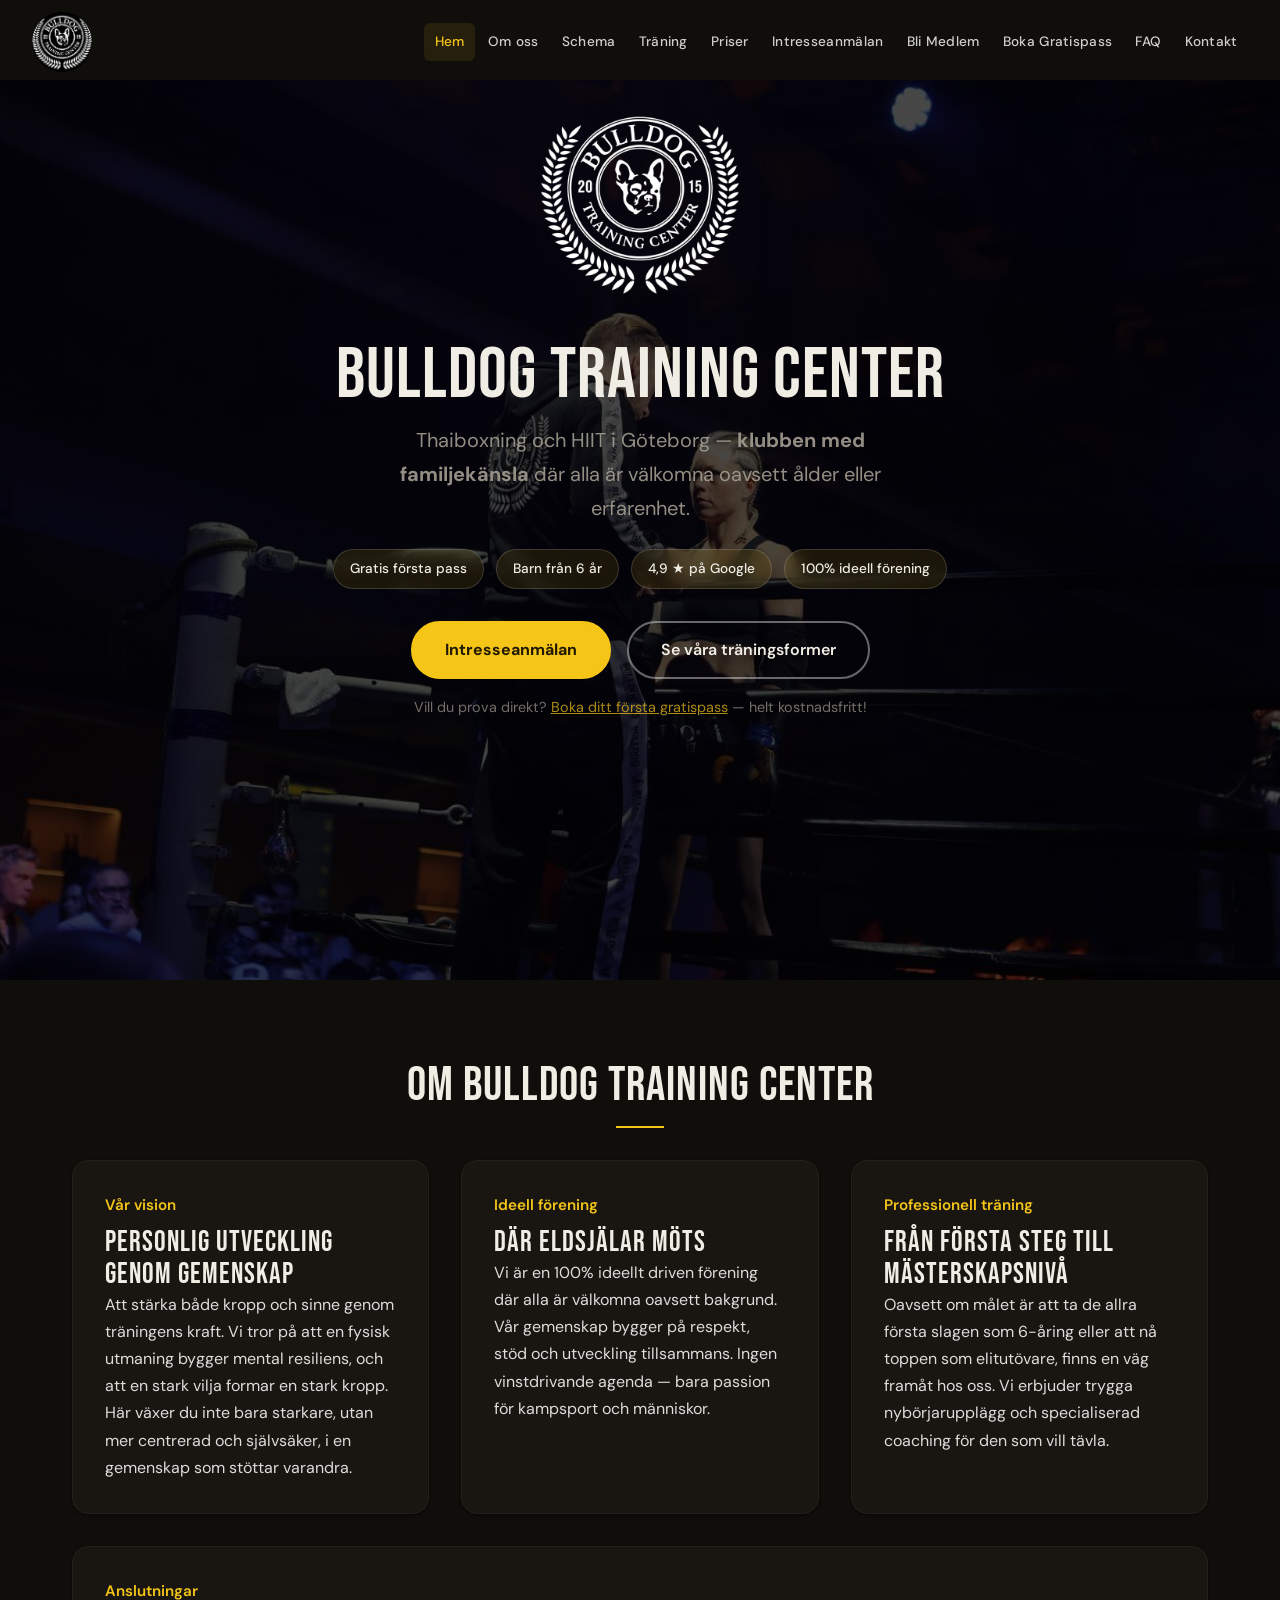
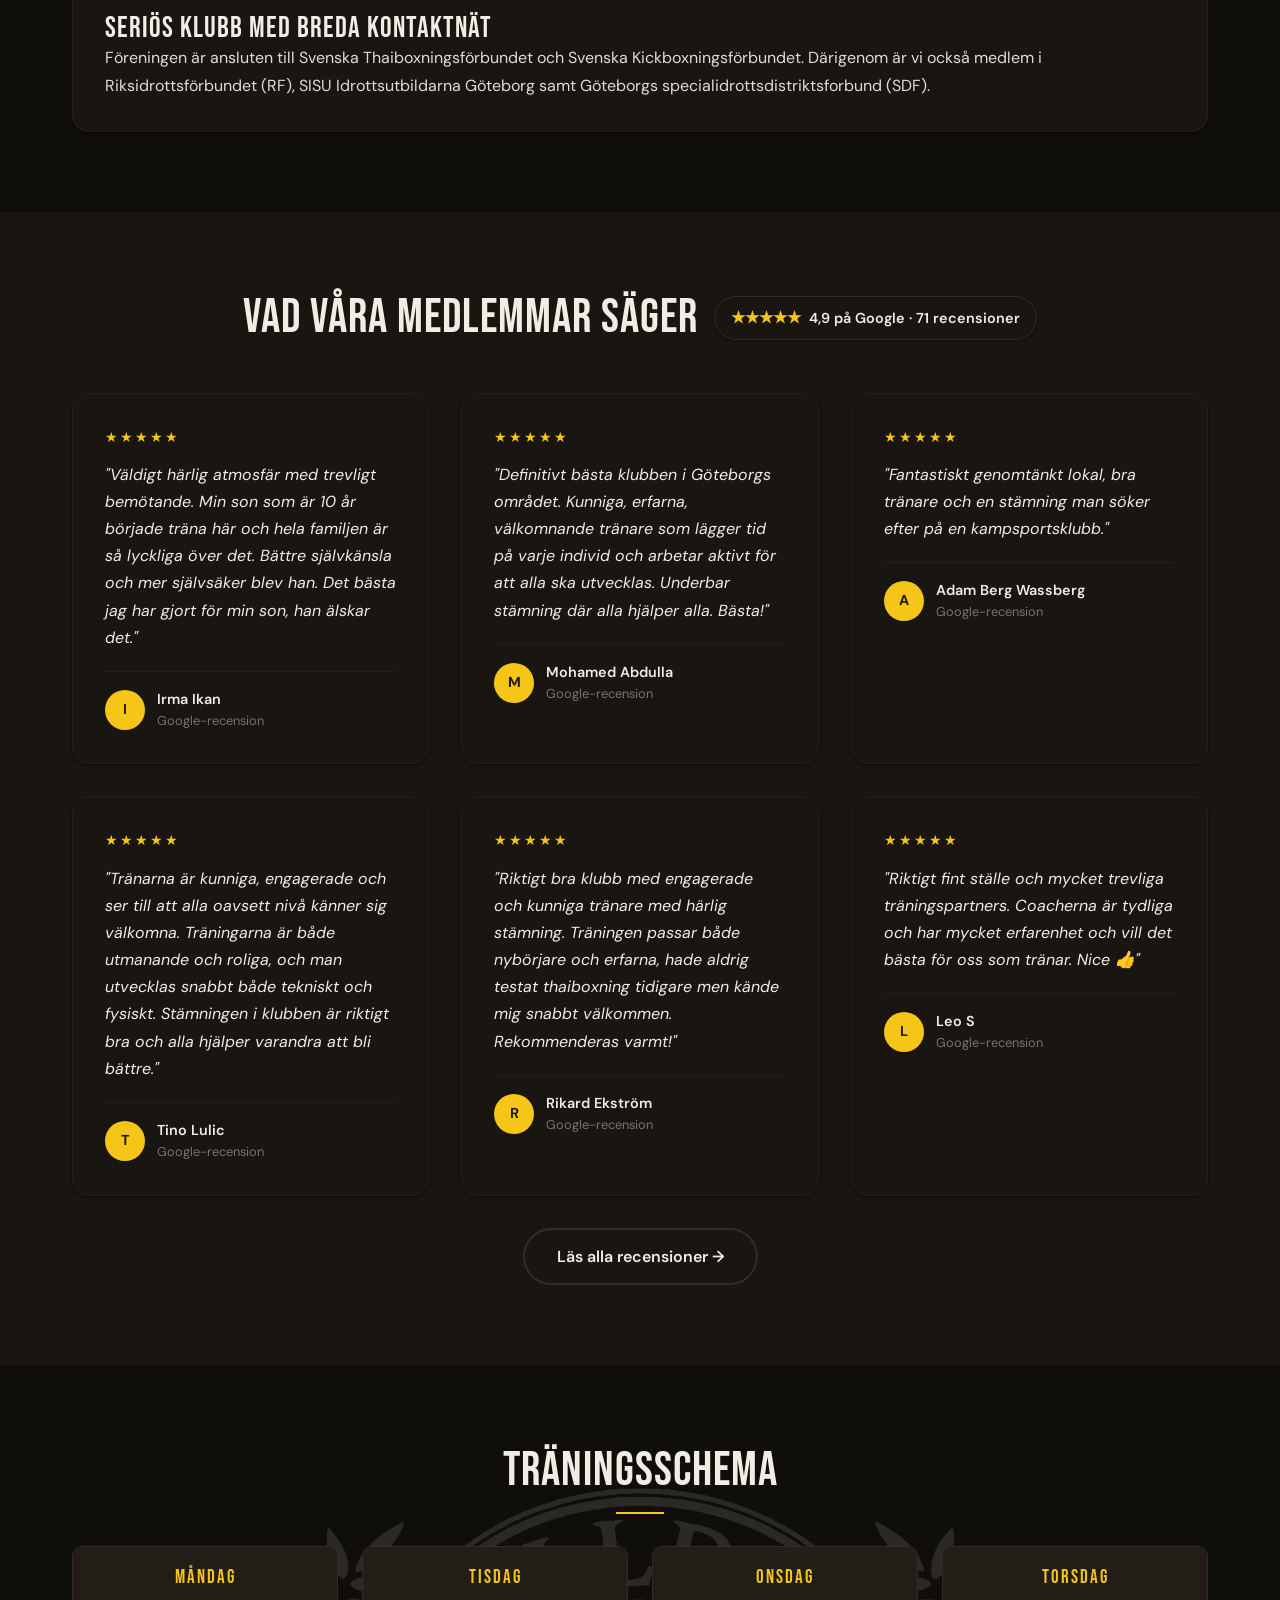
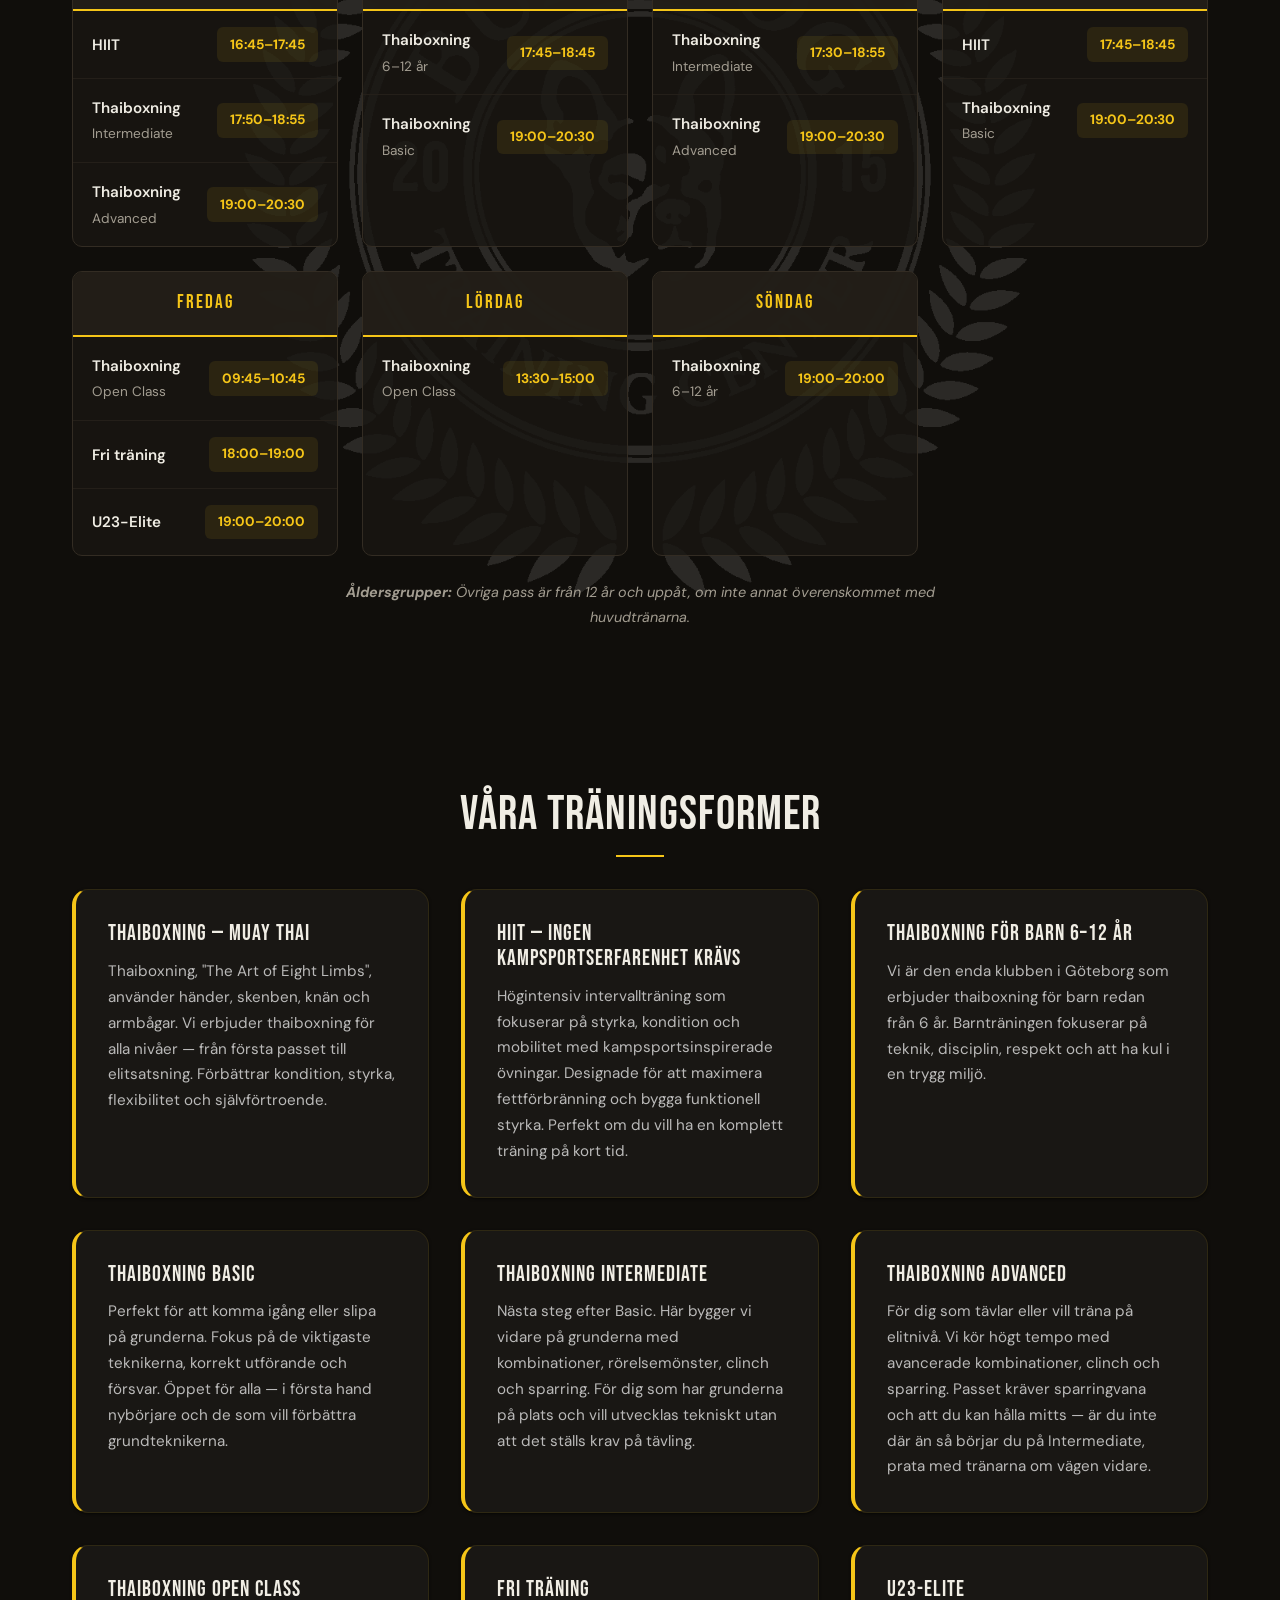
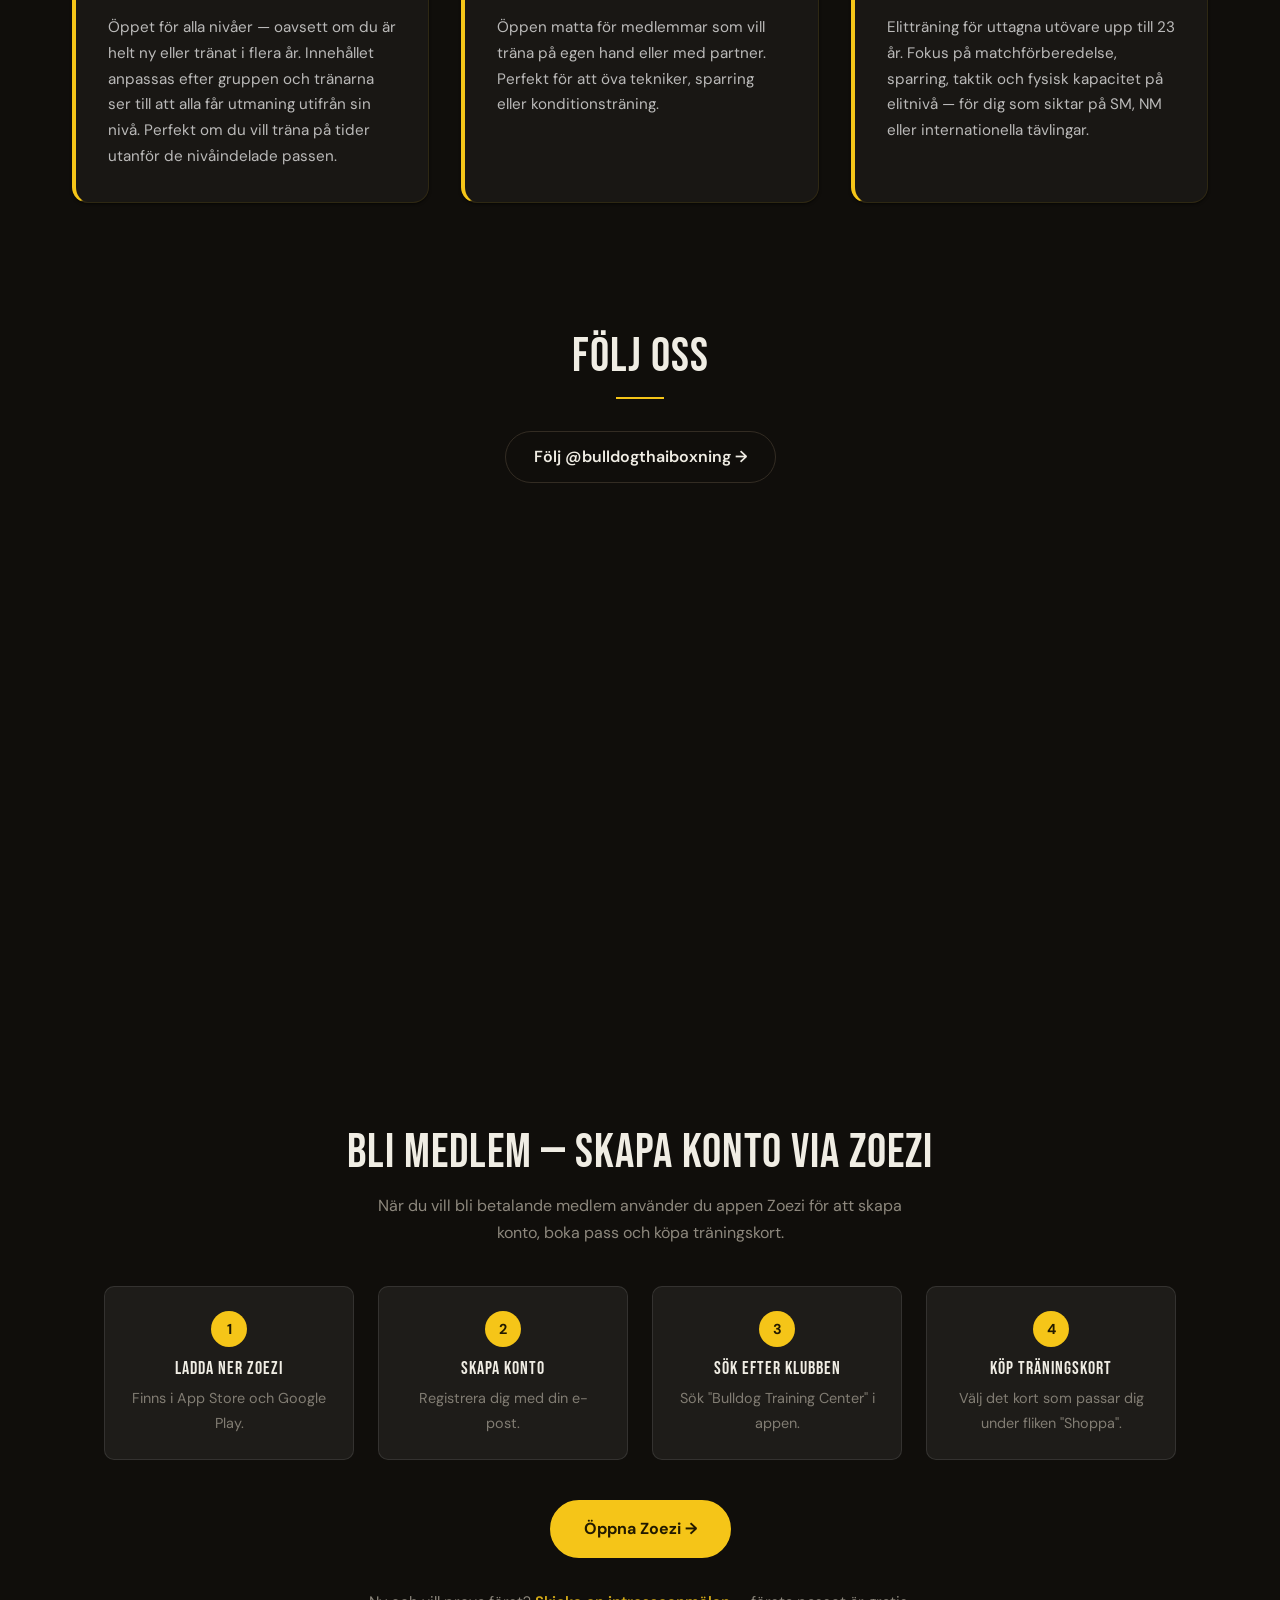
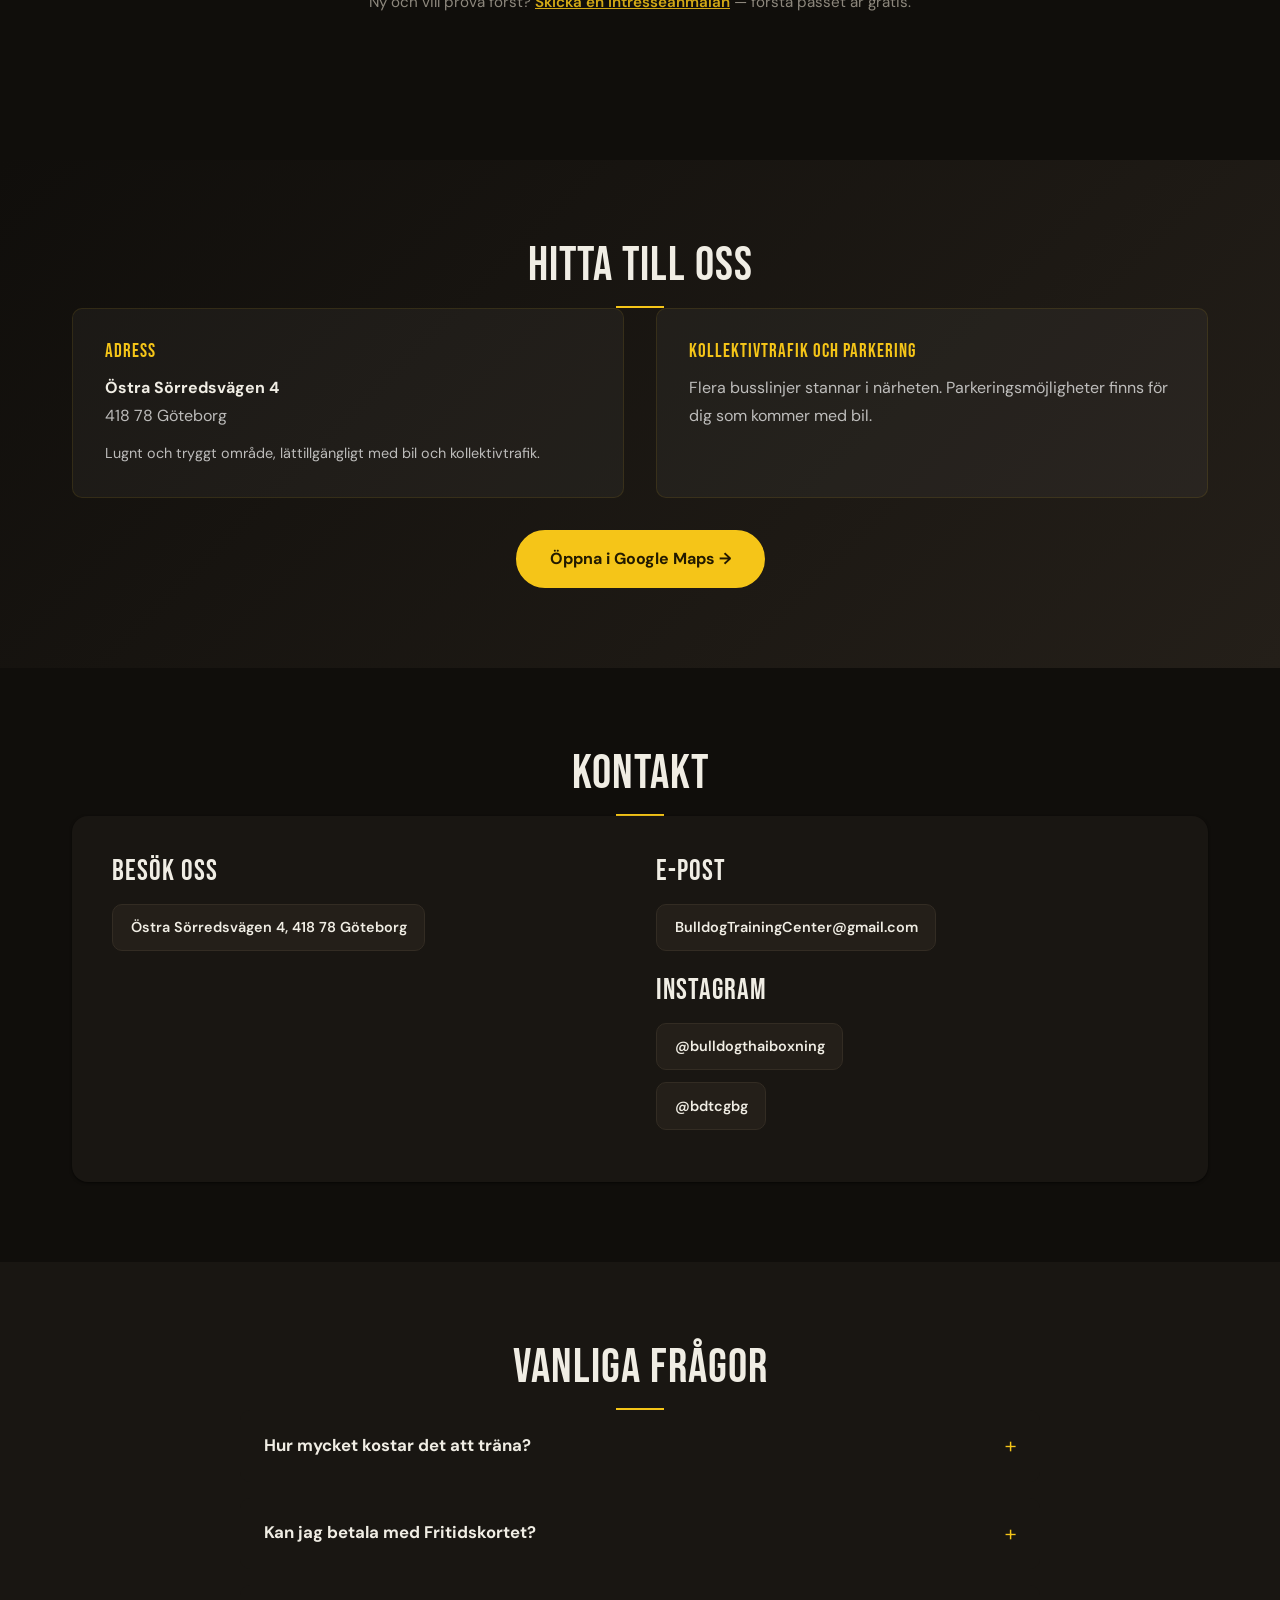
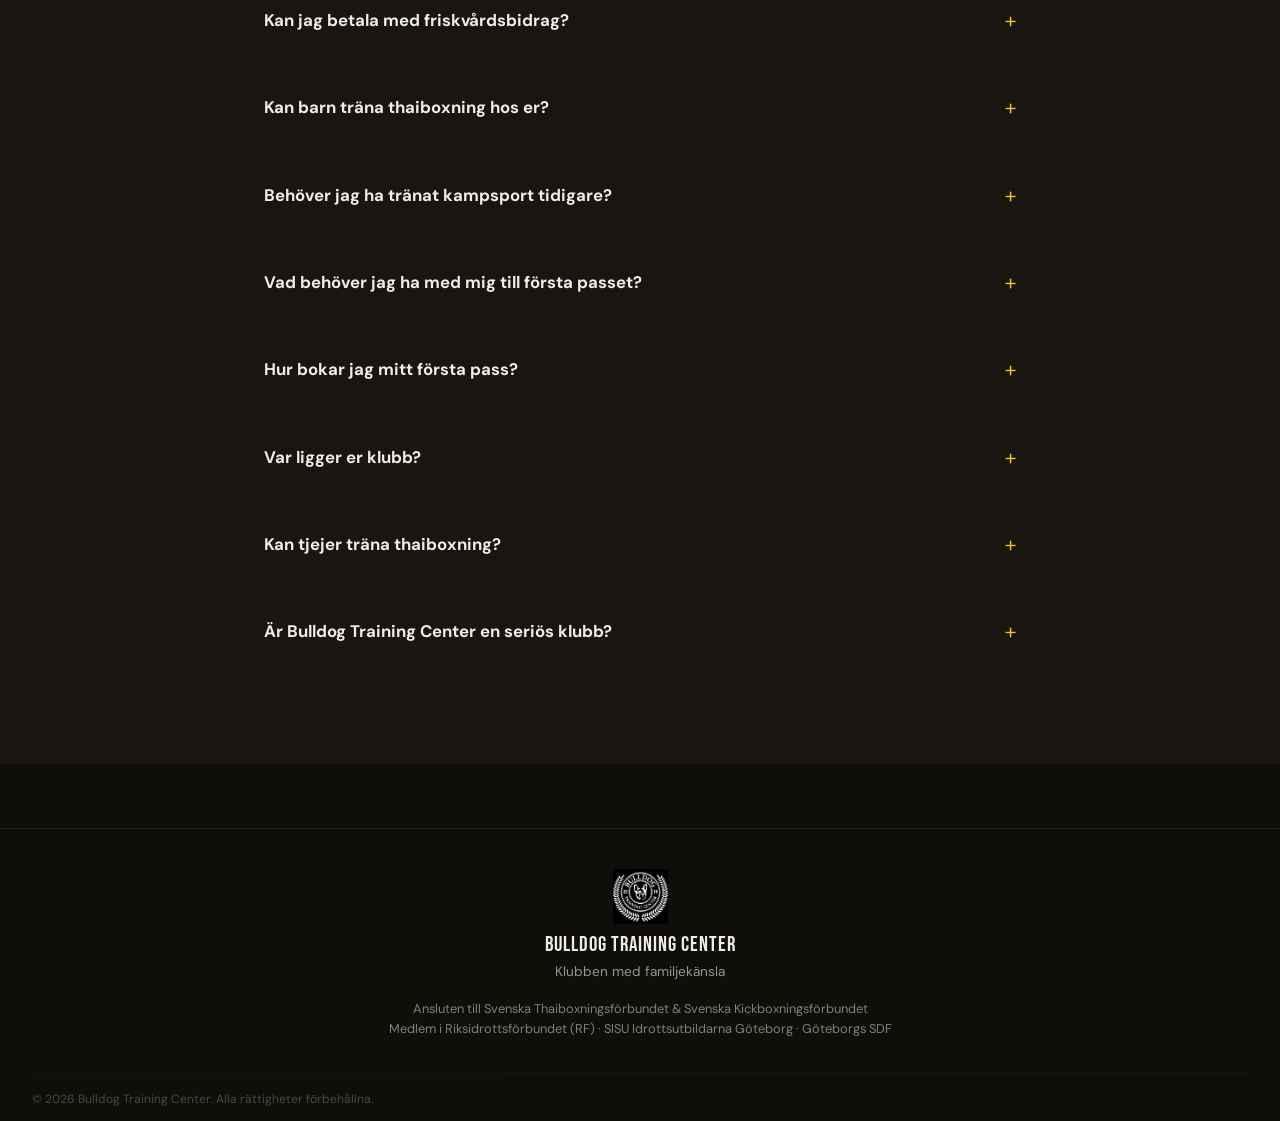
==== commit 16993d97: "Add FAQ about payment options and training for kids" ====
--- a/index.html
+++ b/index.html
@@ -614,6 +614,11 @@
                     </div>
 
                     <div class="faq-item">
+                        <div class="faq-question">Kan jag betala med friskvårdsbidrag?</div>
+                        <div class="faq-answer"><p>Ja! Vi är anslutna till Epassi, så du kan betala din träningsavgift med ditt friskvårdsbidrag från jobbet — smidigt i appen, utan kvitton. Hur mycket bidrag du har bestäms av din arbetsgivare, och räcker det inte till hela avgiften lägger du enkelt till mellanskillnaden själv.</p></div>
+                    </div>
+
+                    <div class="faq-item">
                         <div class="faq-question">Kan barn träna thaiboxning hos er?</div>
                         <div class="faq-answer"><p>Ja! Vi är den enda klubben i Göteborg som tar emot barn redan från 6 år. Vi har specialanpassade barnpass för 6–12 år där fokus ligger på teknik, disciplin och glädje. Från 12 år kan man delta i övriga grupper.</p></div>
                     </div>
@@ -660,6 +665,7 @@
             "mainEntity": [
                 { "@type": "Question", "name": "Hur mycket kostar det att träna på Bulldog Training Center?", "acceptedAnswer": { "@type": "Answer", "text": "Vi erbjuder flexibla träningskort via appen Zoezi — årskort, autogiro och engångskort. Se aktuella priser på vår prissida." } },
                 { "@type": "Question", "name": "Kan jag betala med Fritidskortet?", "acceptedAnswer": { "@type": "Answer", "text": "Ja, Bulldog Training Center är anslutet till Fritidskortet. Barn 6–16 år kan betala tränings- och medlemsavgift med 550 kr per år, eller 2 500 kr (från 7 år) om hushållet fått bostadsbidrag året innan." } },
+                { "@type": "Question", "name": "Kan jag betala med friskvårdsbidrag?", "acceptedAnswer": { "@type": "Answer", "text": "Ja, Bulldog Training Center är anslutet till Epassi. Du kan betala din träningsavgift med ditt friskvårdsbidrag från arbetsgivaren. Hur mycket bidrag du har bestäms av din arbetsgivare, och mellanskillnaden kan du lägga till själv." } },
                 { "@type": "Question", "name": "Kan barn träna thaiboxning hos er?", "acceptedAnswer": { "@type": "Answer", "text": "Ja, vi tar emot barn redan från 6 år med specialanpassade barnpass fokuserade på teknik, disciplin och glädje." } },
                 { "@type": "Question", "name": "Behöver jag ha tränat kampsport tidigare?", "acceptedAnswer": { "@type": "Answer", "text": "Nej, vi har Basic-pass för nybörjare och HIIT-pass som inte kräver kampsportserfarenhet." } },
                 { "@type": "Question", "name": "Vad behöver jag ha med mig till första passet?", "acceptedAnswer": { "@type": "Answer", "text": "Träningskläder, vattenflaska och handduk. Träna barfota eller i inomhusskor de första gångerna." } },
--- a/style.css
+++ b/style.css
@@ -468,6 +468,16 @@
     .fritidskort-amounts { grid-template-columns: 1fr; }
 }
 
+/* --- Epassi/friskvårdsbidrag-box på prissidan (enklare än Fritidskortet) --- */
+.epassi-box { background: var(--canvas); border: 1px solid var(--rope-strong); border-left: 4px solid var(--gold); border-radius: var(--radius-lg); padding: 2rem; margin: 2rem 0; }
+.epassi-head { display: flex; flex-direction: column; gap: 0.5rem; margin-bottom: 1rem; }
+.epassi-tag { align-self: flex-start; font-size: 0.72rem; font-weight: 700; letter-spacing: 1px; text-transform: uppercase; color: var(--ink); background: var(--gold); border-radius: 50px; padding: 0.25rem 0.8rem; }
+.epassi-head h3 { color: var(--bone); font-size: 1.6rem; margin: 0; }
+.epassi-box p { color: var(--ash); max-width: none; margin: 0 0 1rem; }
+.epassi-box strong { color: var(--bone); }
+.epassi-note { font-size: 0.85rem; color: var(--ash-dim) !important; margin-bottom: 0 !important; }
+.epassi-note a { color: var(--gold); font-weight: 600; text-decoration: underline; text-underline-offset: 3px; }
+
 /* ============================================ SPORT SELECTION (intresseanmälan) */
 .sport-selection h3 { font-family: var(--font-body); font-size: 1.2rem; font-weight: 700; margin-bottom: 1.5rem; color: var(--bone); text-transform: none; letter-spacing: 0; }
 .sport-options { display: grid; grid-template-columns: repeat(auto-fit, minmax(240px, 1fr)); gap: 1.5rem; margin: 1rem 0; }
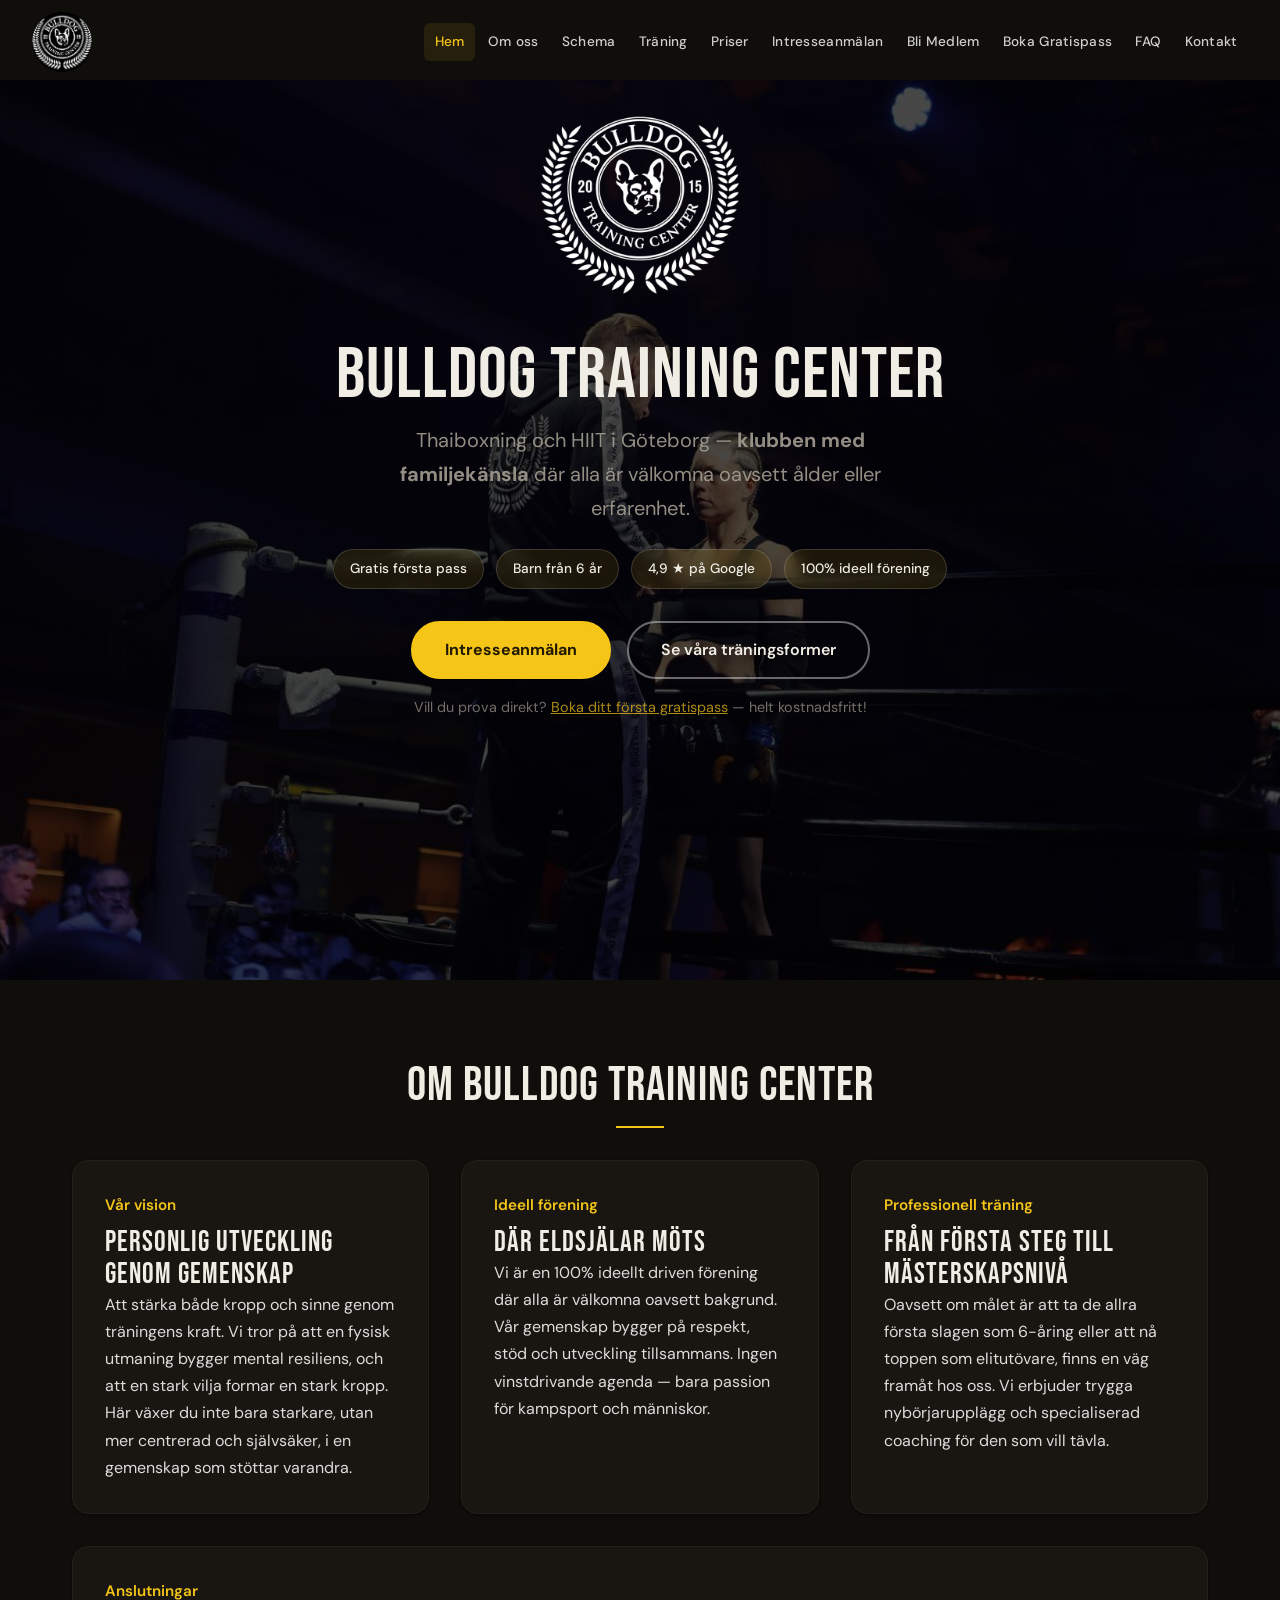
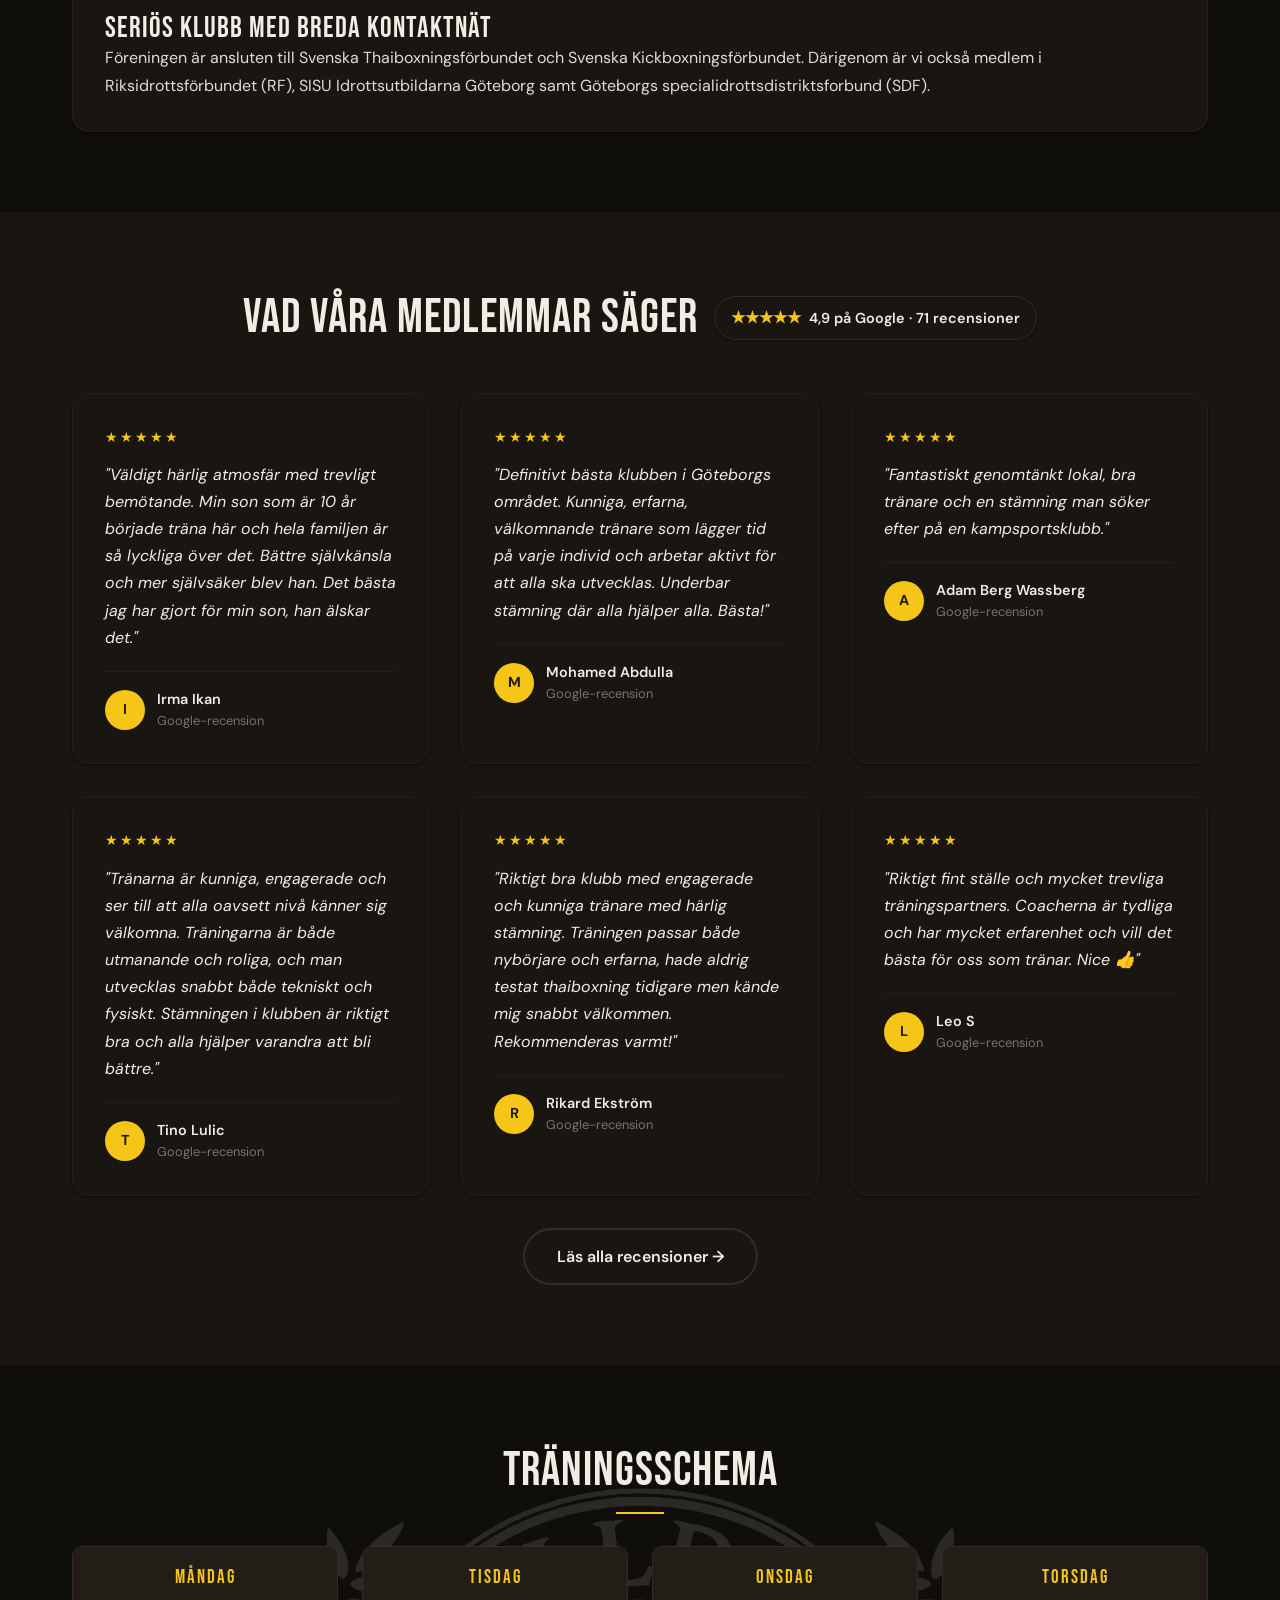
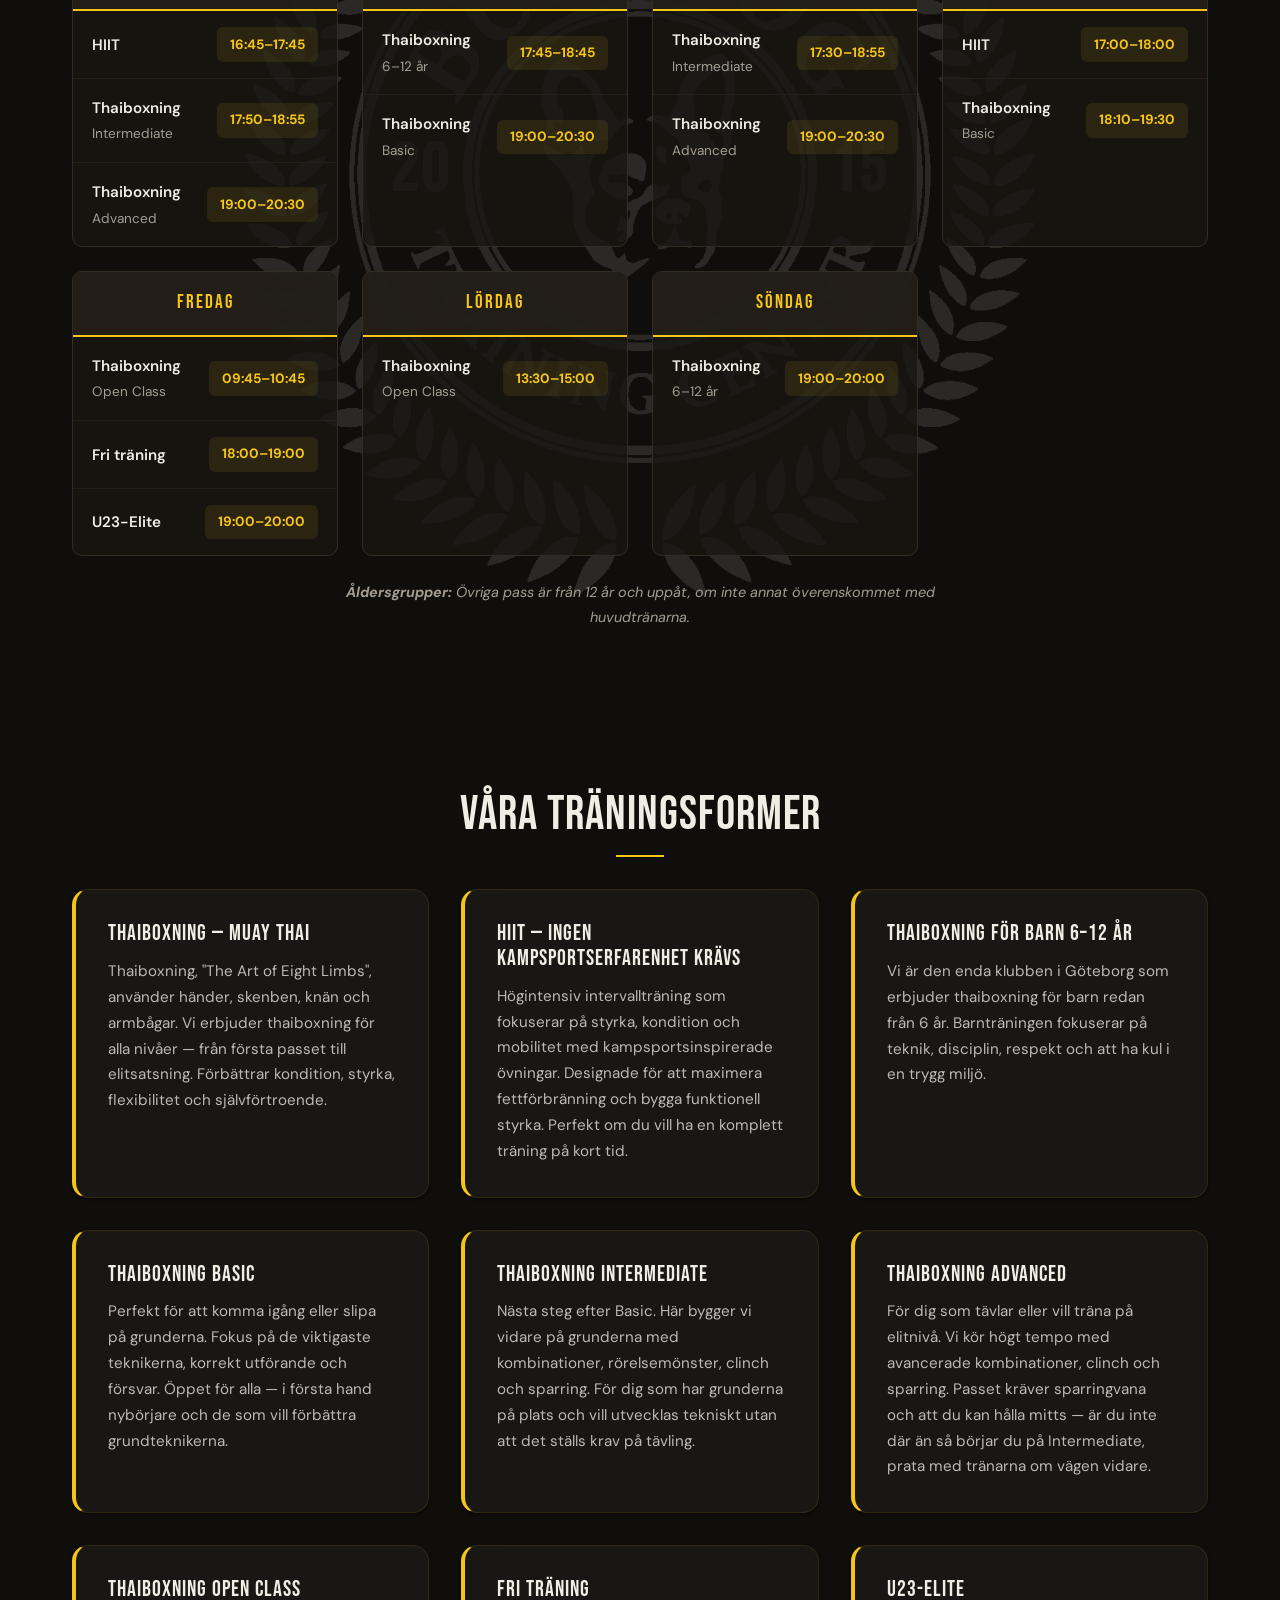
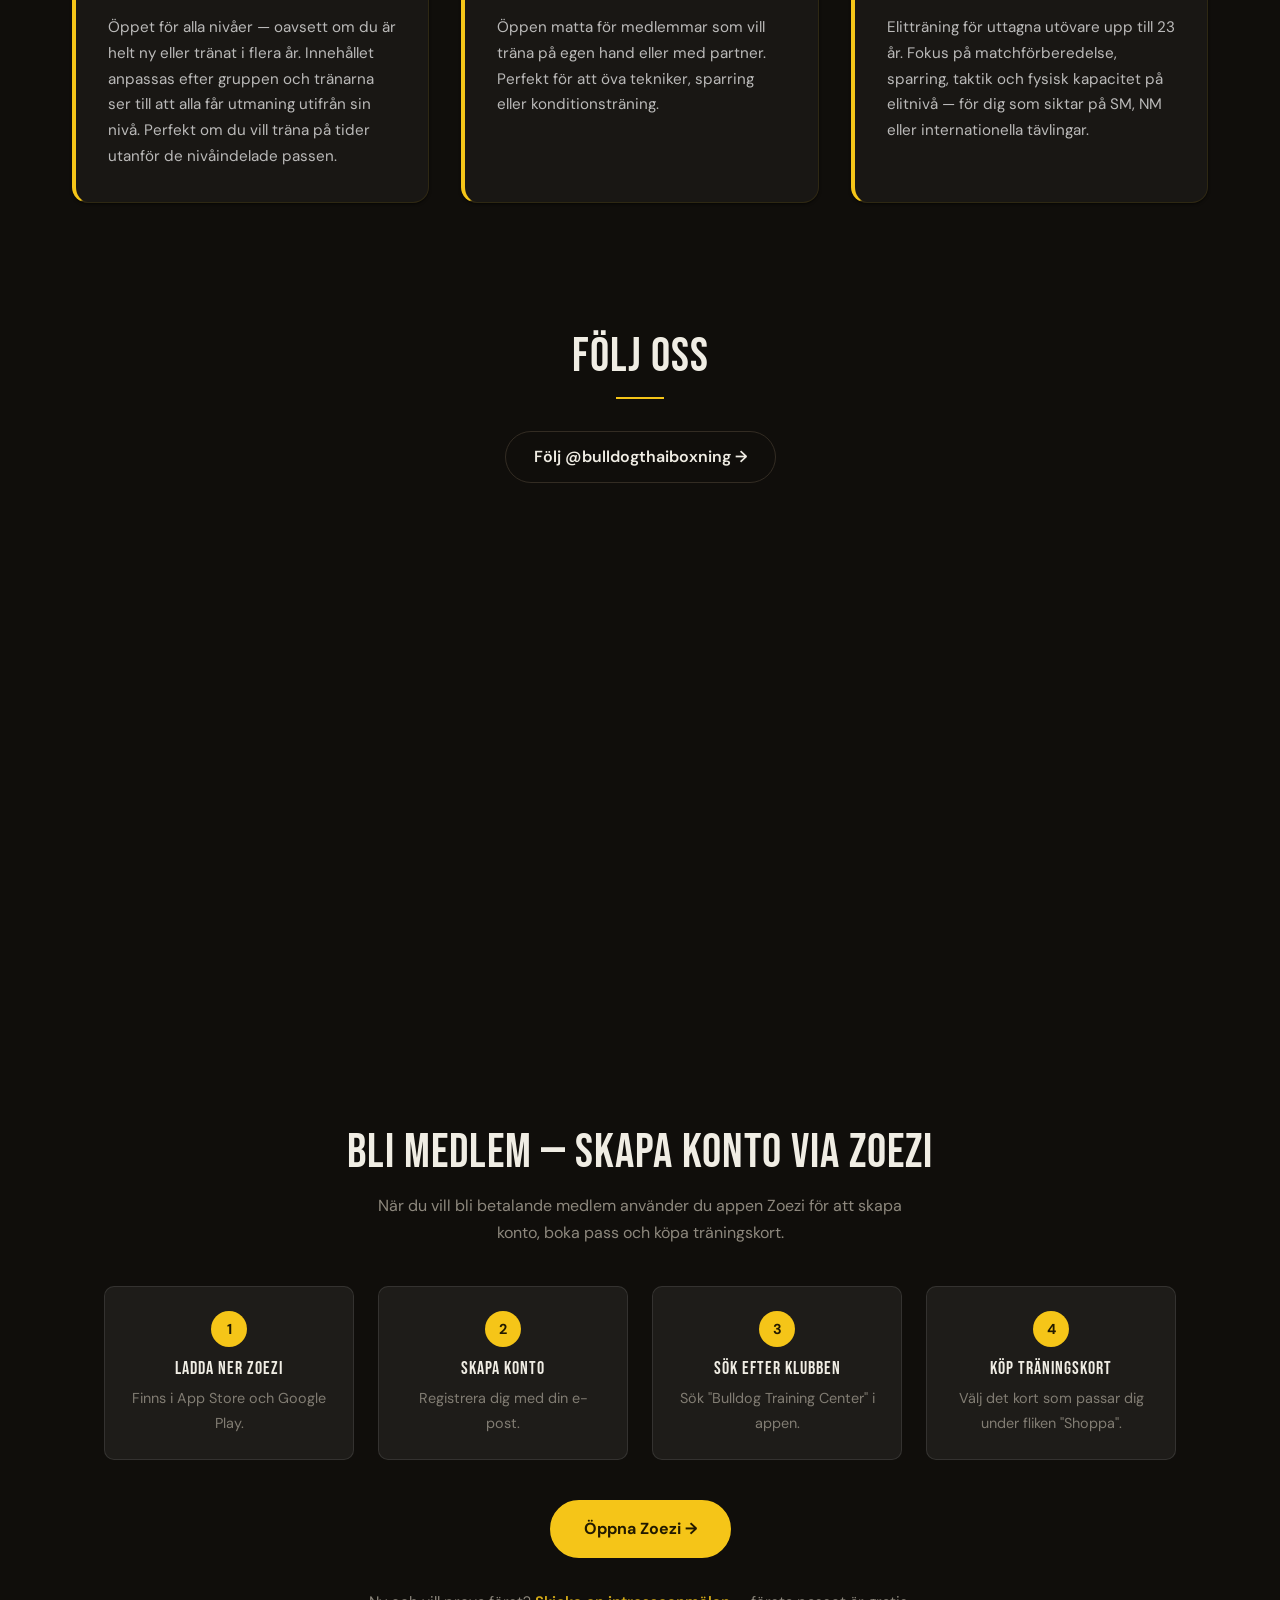
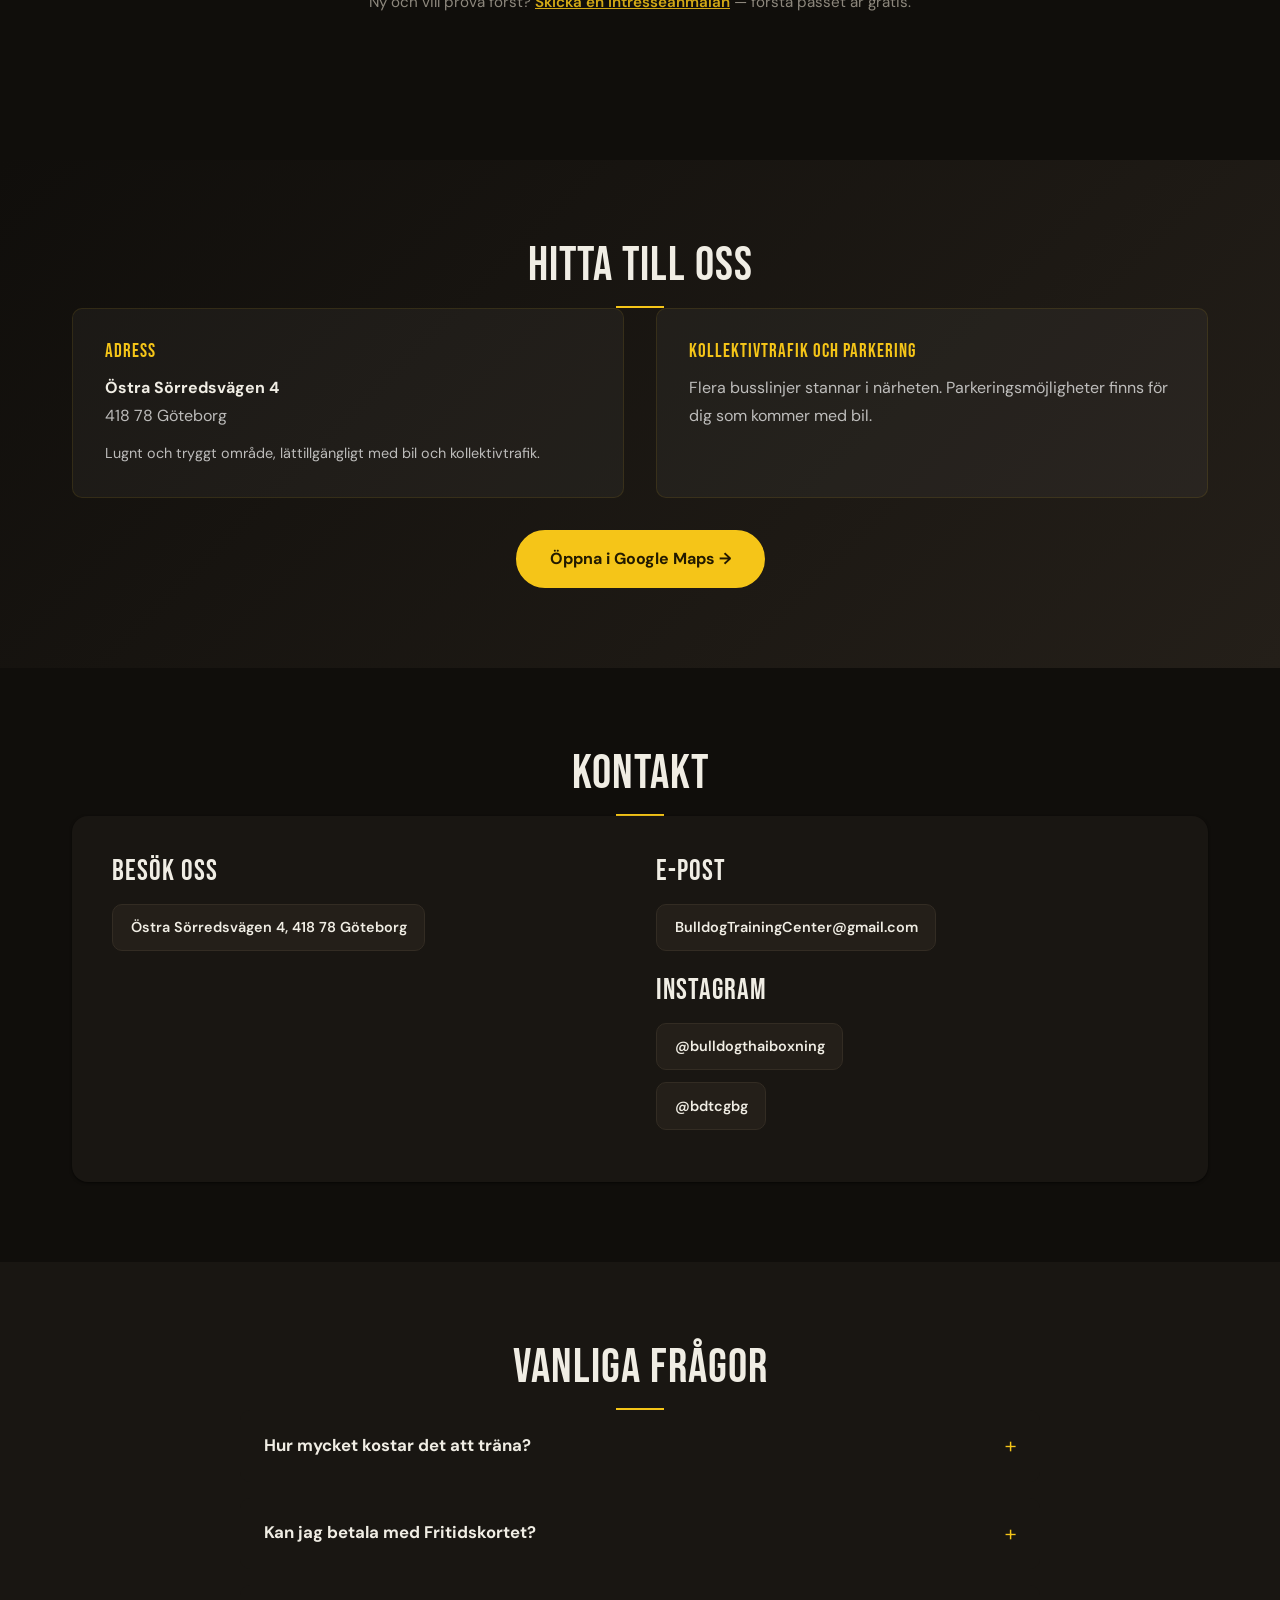
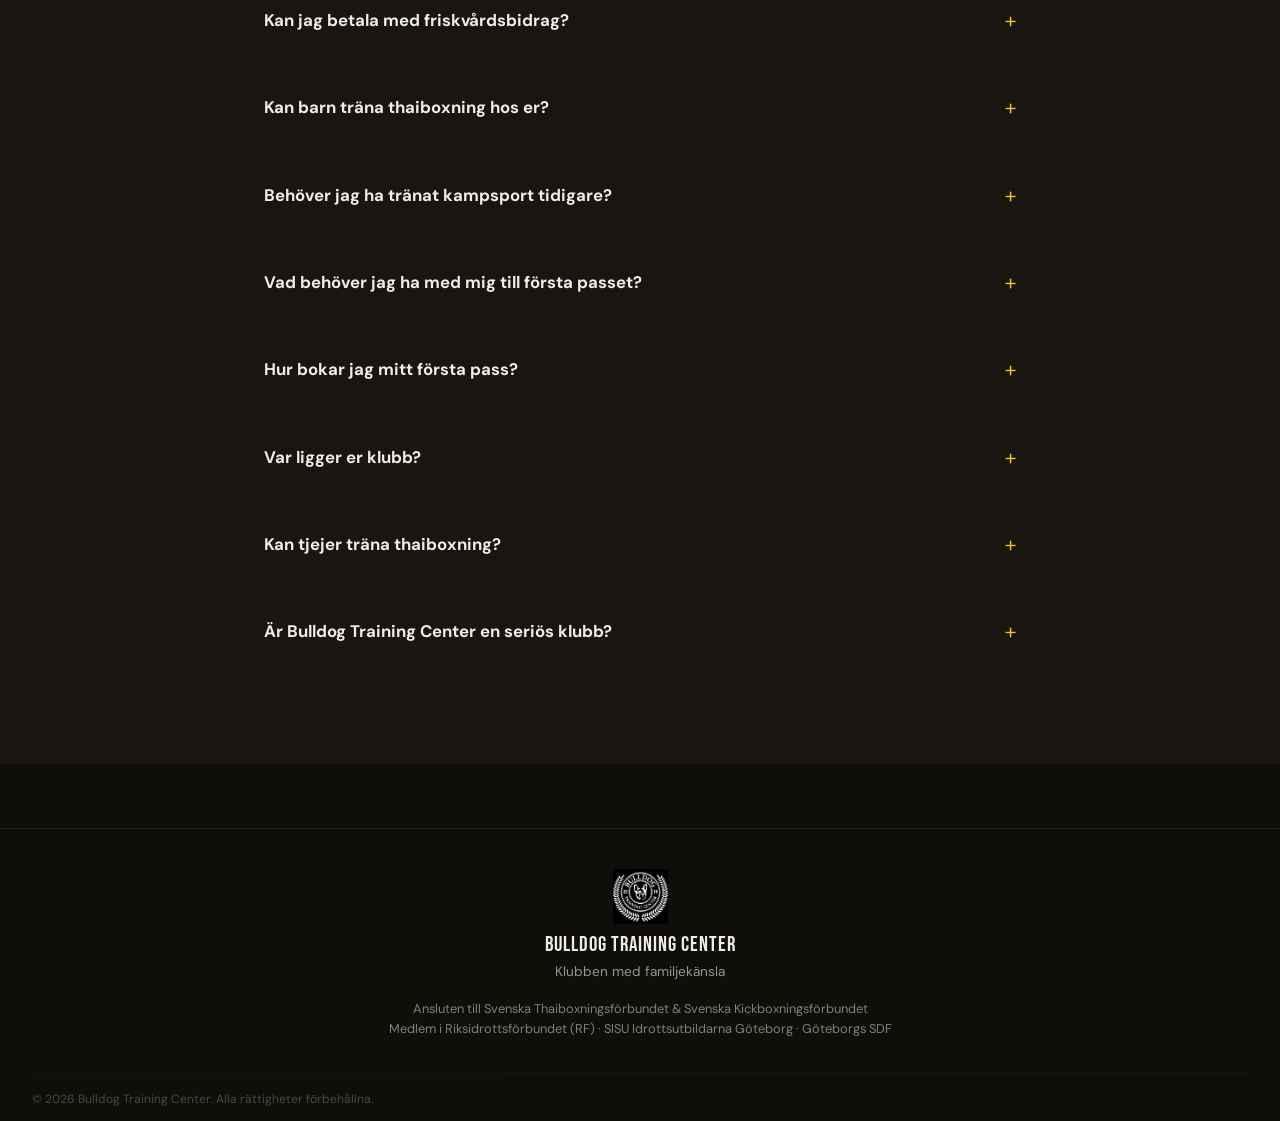
==== commit 61aa4e24: "Update index.html" ====
--- a/index.html
+++ b/index.html
@@ -120,13 +120,13 @@
             }
         ],
         "openingHoursSpecification": [
-            { "@type": "OpeningHoursSpecification", "dayOfWeek": "Monday", "opens": "16:45", "closes": "20:30" },
-            { "@type": "OpeningHoursSpecification", "dayOfWeek": "Tuesday", "opens": "17:45", "closes": "20:30" },
-            { "@type": "OpeningHoursSpecification", "dayOfWeek": "Wednesday", "opens": "17:30", "closes": "20:30" },
-            { "@type": "OpeningHoursSpecification", "dayOfWeek": "Thursday", "opens": "17:45", "closes": "20:30" },
-            { "@type": "OpeningHoursSpecification", "dayOfWeek": "Friday", "opens": "09:45", "closes": "20:00" },
-            { "@type": "OpeningHoursSpecification", "dayOfWeek": "Saturday", "opens": "13:30", "closes": "15:00" },
-            { "@type": "OpeningHoursSpecification", "dayOfWeek": "Sunday", "opens": "19:00", "closes": "20:00" }
+            { "@type": "OpeningHoursSpecification", "dayOfWeek": "Monday", "opens": "16:00", "closes": "21:30" },
+            { "@type": "OpeningHoursSpecification", "dayOfWeek": "Tuesday", "opens": "17:00", "closes": "21:00" },
+            { "@type": "OpeningHoursSpecification", "dayOfWeek": "Wednesday", "opens": "17:00", "closes": "21:00" },
+            { "@type": "OpeningHoursSpecification", "dayOfWeek": "Thursday", "opens": "17:00", "closes": "19:30" },
+            { "@type": "OpeningHoursSpecification", "dayOfWeek": "Friday", "opens": "09:30", "closes": "19:30" },
+            { "@type": "OpeningHoursSpecification", "dayOfWeek": "Saturday", "opens": "10:00", "closes": "15:30" },
+            { "@type": "OpeningHoursSpecification", "dayOfWeek": "Sunday", "opens": "18:30", "closes": "20:30" }
         ]
     }
     </script>
@@ -369,11 +369,11 @@
                             <div class="day-card-header">Torsdag</div>
                             <div class="class-row">
                                 <div><span class="class-name">HIIT</span></div>
-                                <span class="class-time">17:45–18:45</span>
+                                <span class="class-time">17:00–18:00</span>
                             </div>
                             <div class="class-row">
                                 <div><span class="class-name">Thaiboxning</span><br><span class="class-level">Basic</span></div>
-                                <span class="class-time">19:00–20:30</span>
+                                <span class="class-time">18:10–19:30</span>
                             </div>
                         </div>
 
--- a/style.css
+++ b/style.css
@@ -469,7 +469,7 @@
 }
 
 /* --- Epassi/friskvårdsbidrag-box på prissidan (enklare än Fritidskortet) --- */
-.epassi-box { background: var(--canvas); border: 1px solid var(--rope-strong); border-left: 4px solid var(--gold); border-radius: var(--radius-lg); padding: 2rem; margin: 2rem 0; }
+.epassi-box { background: linear-gradient(180deg, var(--gold-wash) 0%, var(--canvas) 55%); border: 2px solid var(--gold); border-radius: var(--radius-lg); padding: 2rem; margin: 2rem 0; }
 .epassi-head { display: flex; flex-direction: column; gap: 0.5rem; margin-bottom: 1rem; }
 .epassi-tag { align-self: flex-start; font-size: 0.72rem; font-weight: 700; letter-spacing: 1px; text-transform: uppercase; color: var(--ink); background: var(--gold); border-radius: 50px; padding: 0.25rem 0.8rem; }
 .epassi-head h3 { color: var(--bone); font-size: 1.6rem; margin: 0; }
@@ -477,6 +477,14 @@
 .epassi-box strong { color: var(--bone); }
 .epassi-note { font-size: 0.85rem; color: var(--ash-dim) !important; margin-bottom: 0 !important; }
 .epassi-note a { color: var(--gold); font-weight: 600; text-decoration: underline; text-underline-offset: 3px; }
+.epassi-tiles { display: grid; grid-template-columns: 1fr 1fr; gap: 1rem; margin-bottom: 1.25rem; }
+.epassi-tile { background: var(--rope); border: 1px solid var(--rope-strong); border-radius: var(--radius); padding: 1.25rem; }
+.epassi-tile-title { font-family: var(--font-display); font-size: 1.4rem; letter-spacing: 1px; color: var(--gold); line-height: 1.1; margin-bottom: 0.5rem; }
+.epassi-tile-label { font-size: 0.85rem; color: var(--ash); line-height: 1.5; }
+
+@media (max-width: 768px) {
+    .epassi-tiles { grid-template-columns: 1fr; }
+}
 
 /* ============================================ SPORT SELECTION (intresseanmälan) */
 .sport-selection h3 { font-family: var(--font-body); font-size: 1.2rem; font-weight: 700; margin-bottom: 1.5rem; color: var(--bone); text-transform: none; letter-spacing: 0; }
